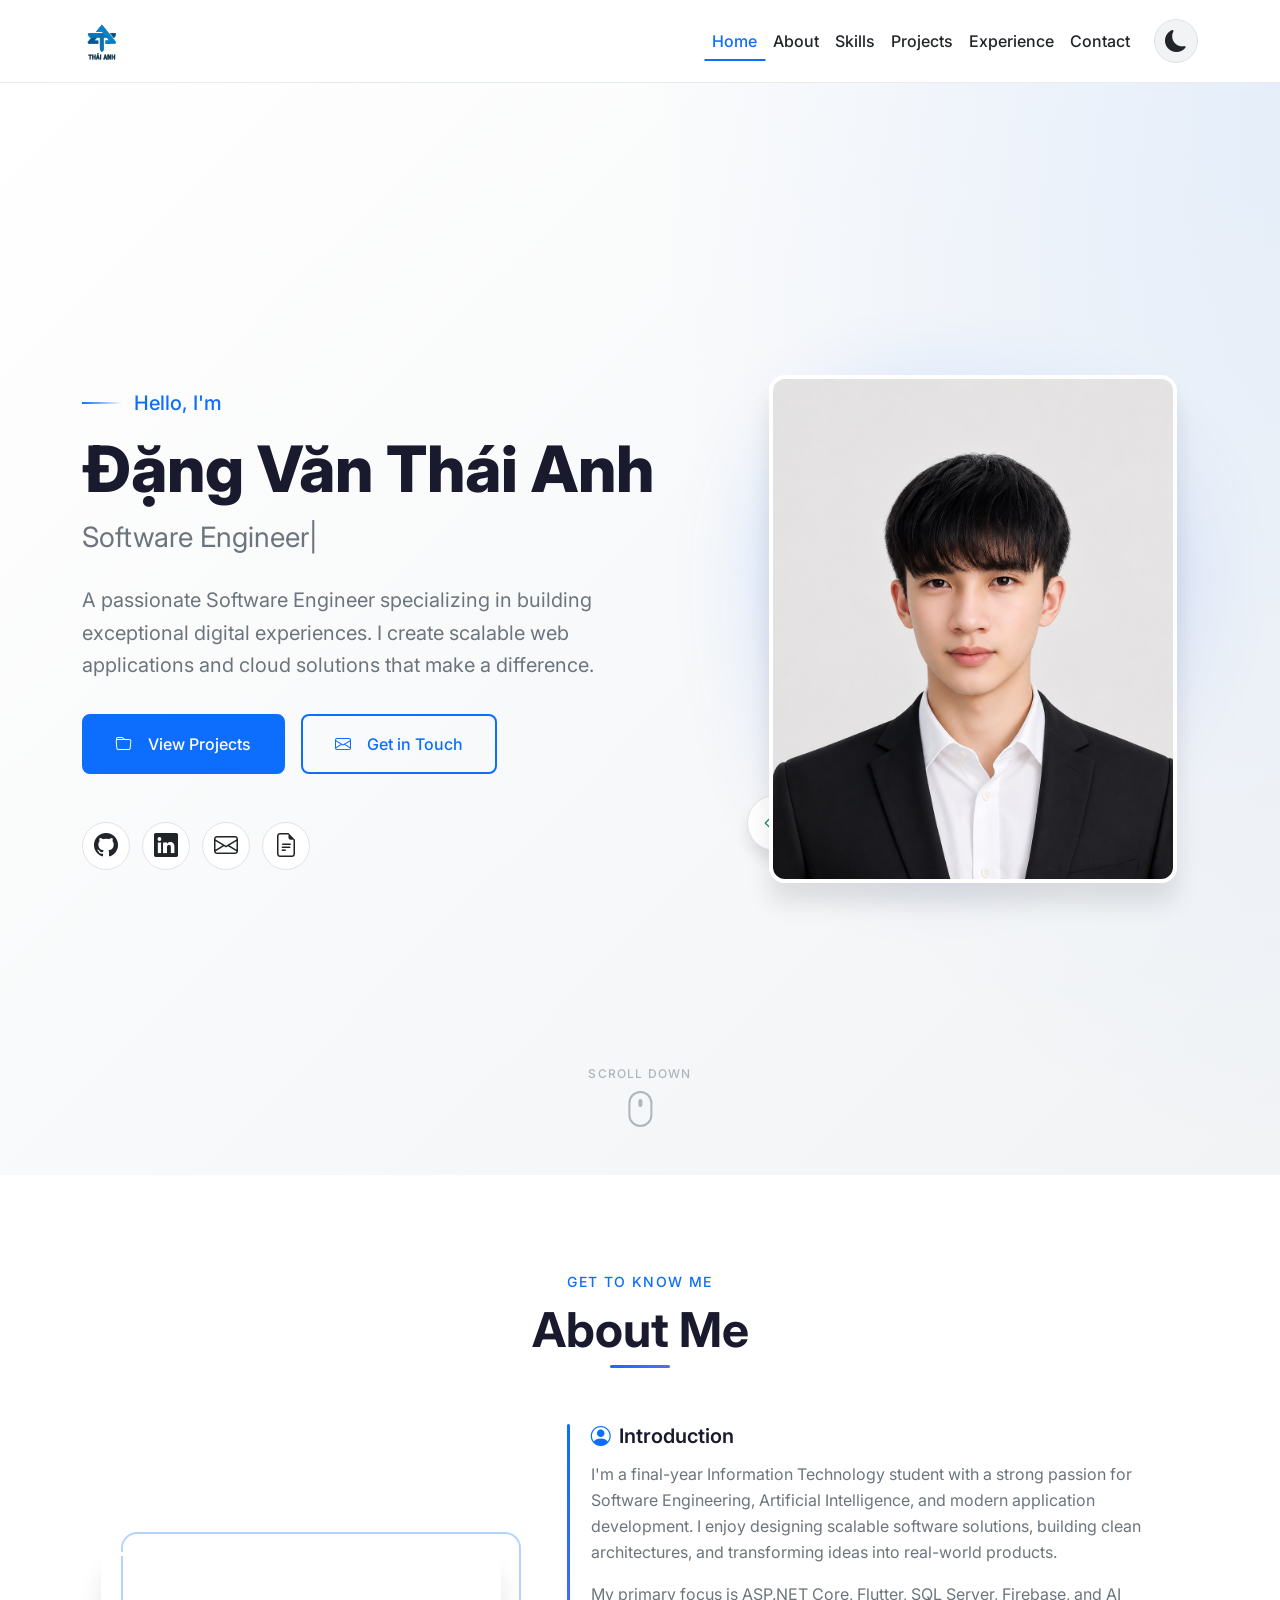
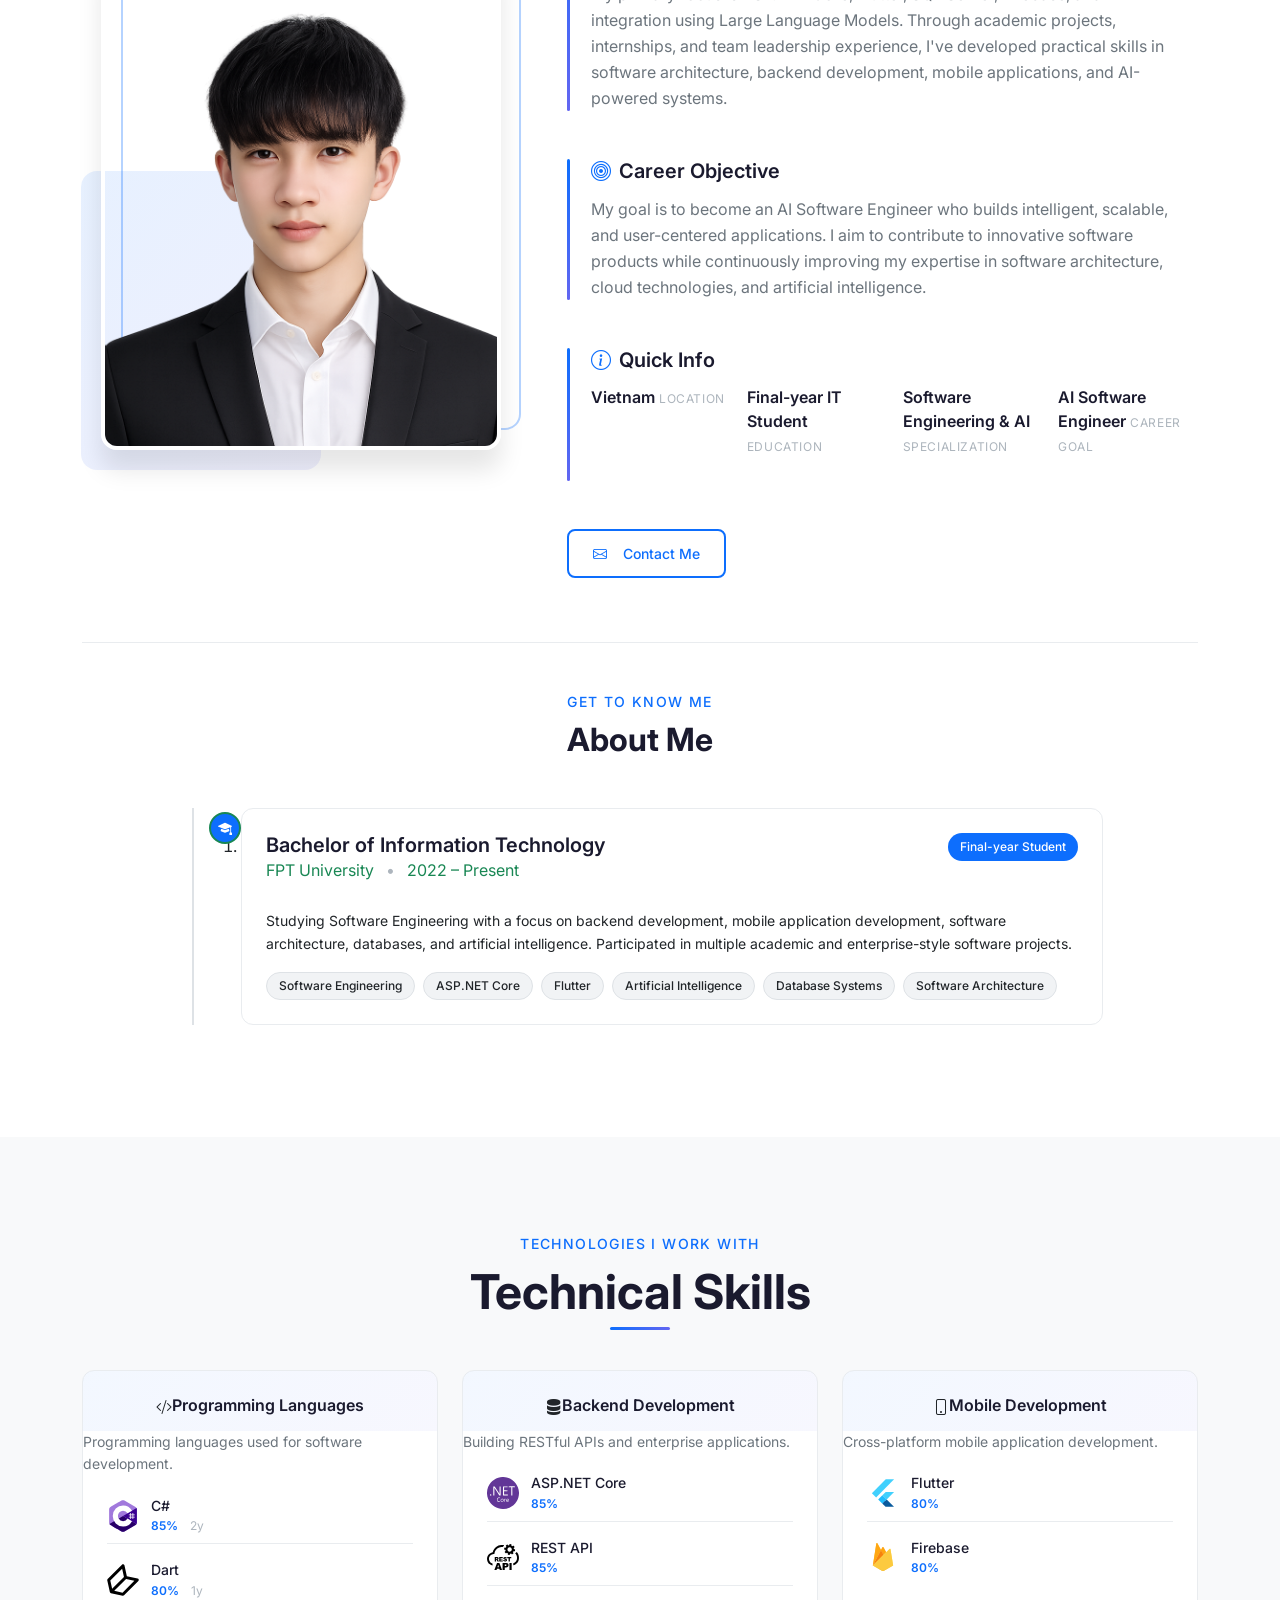
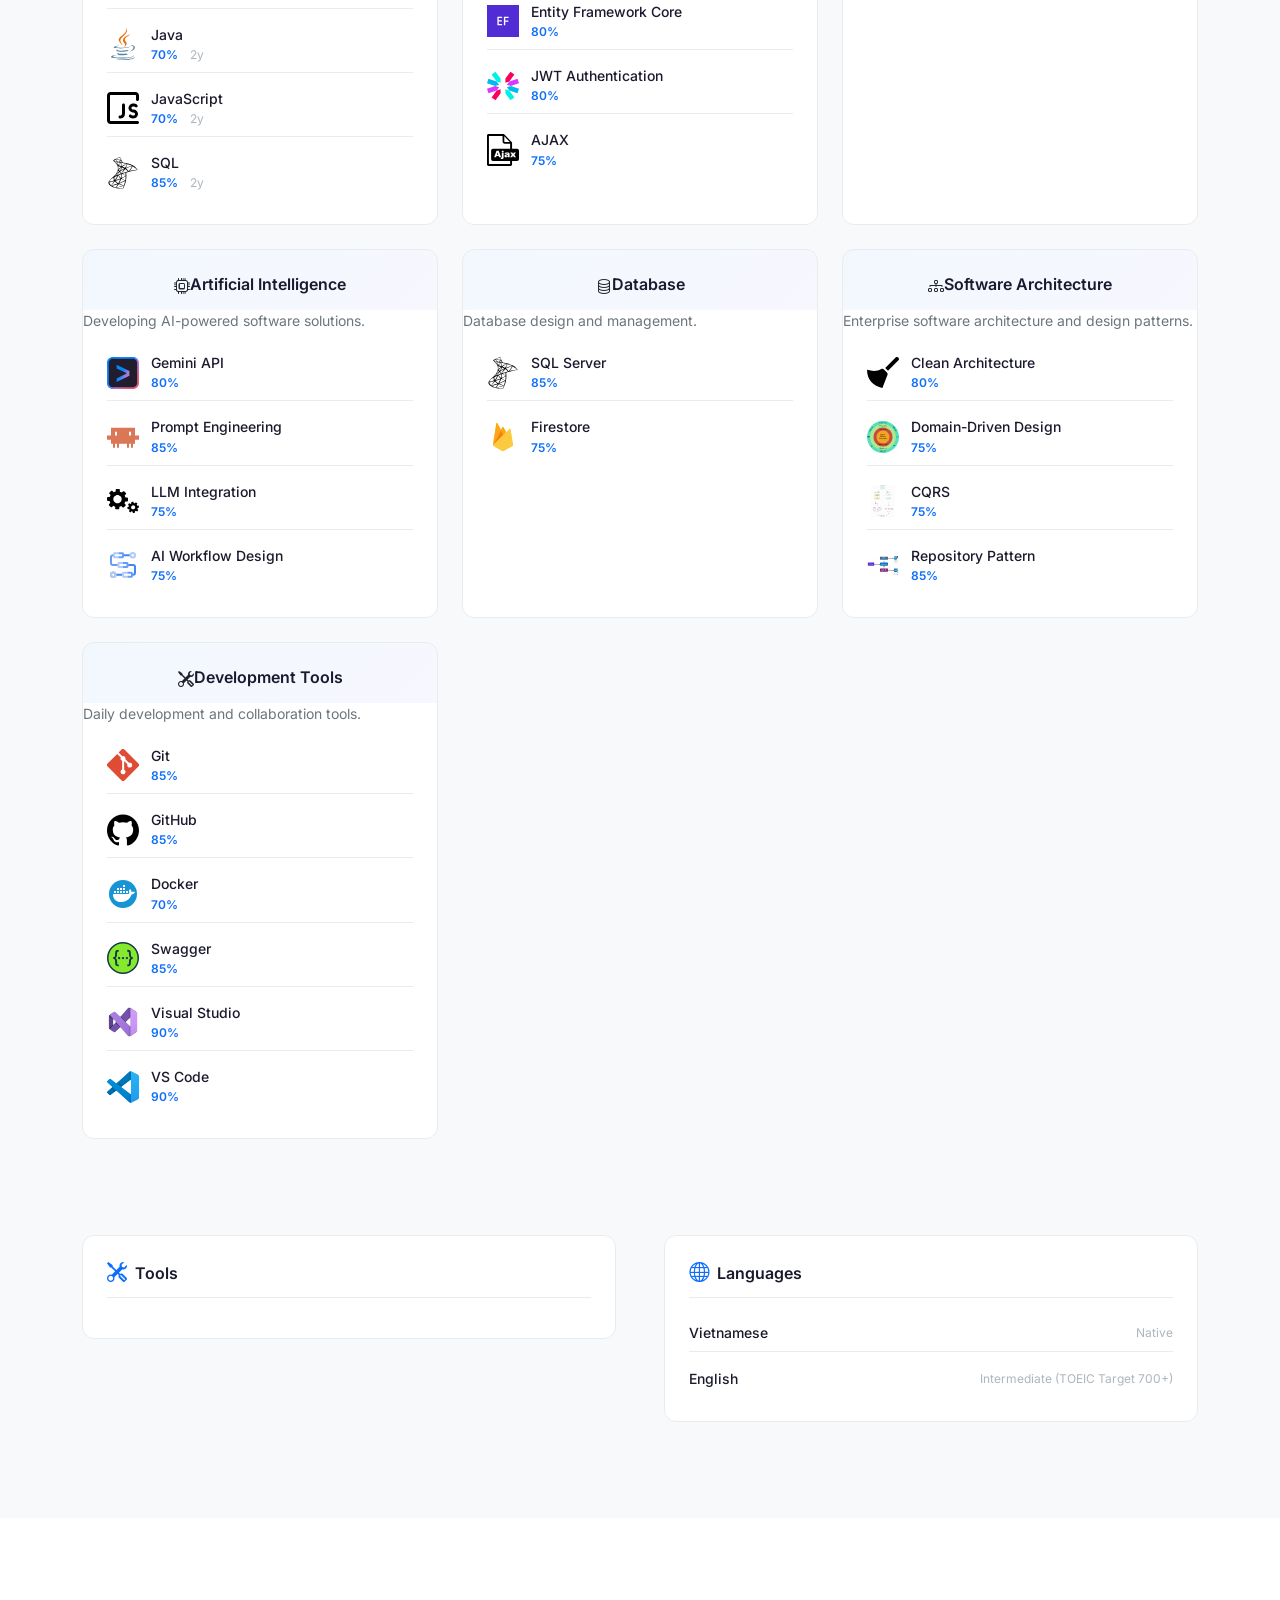
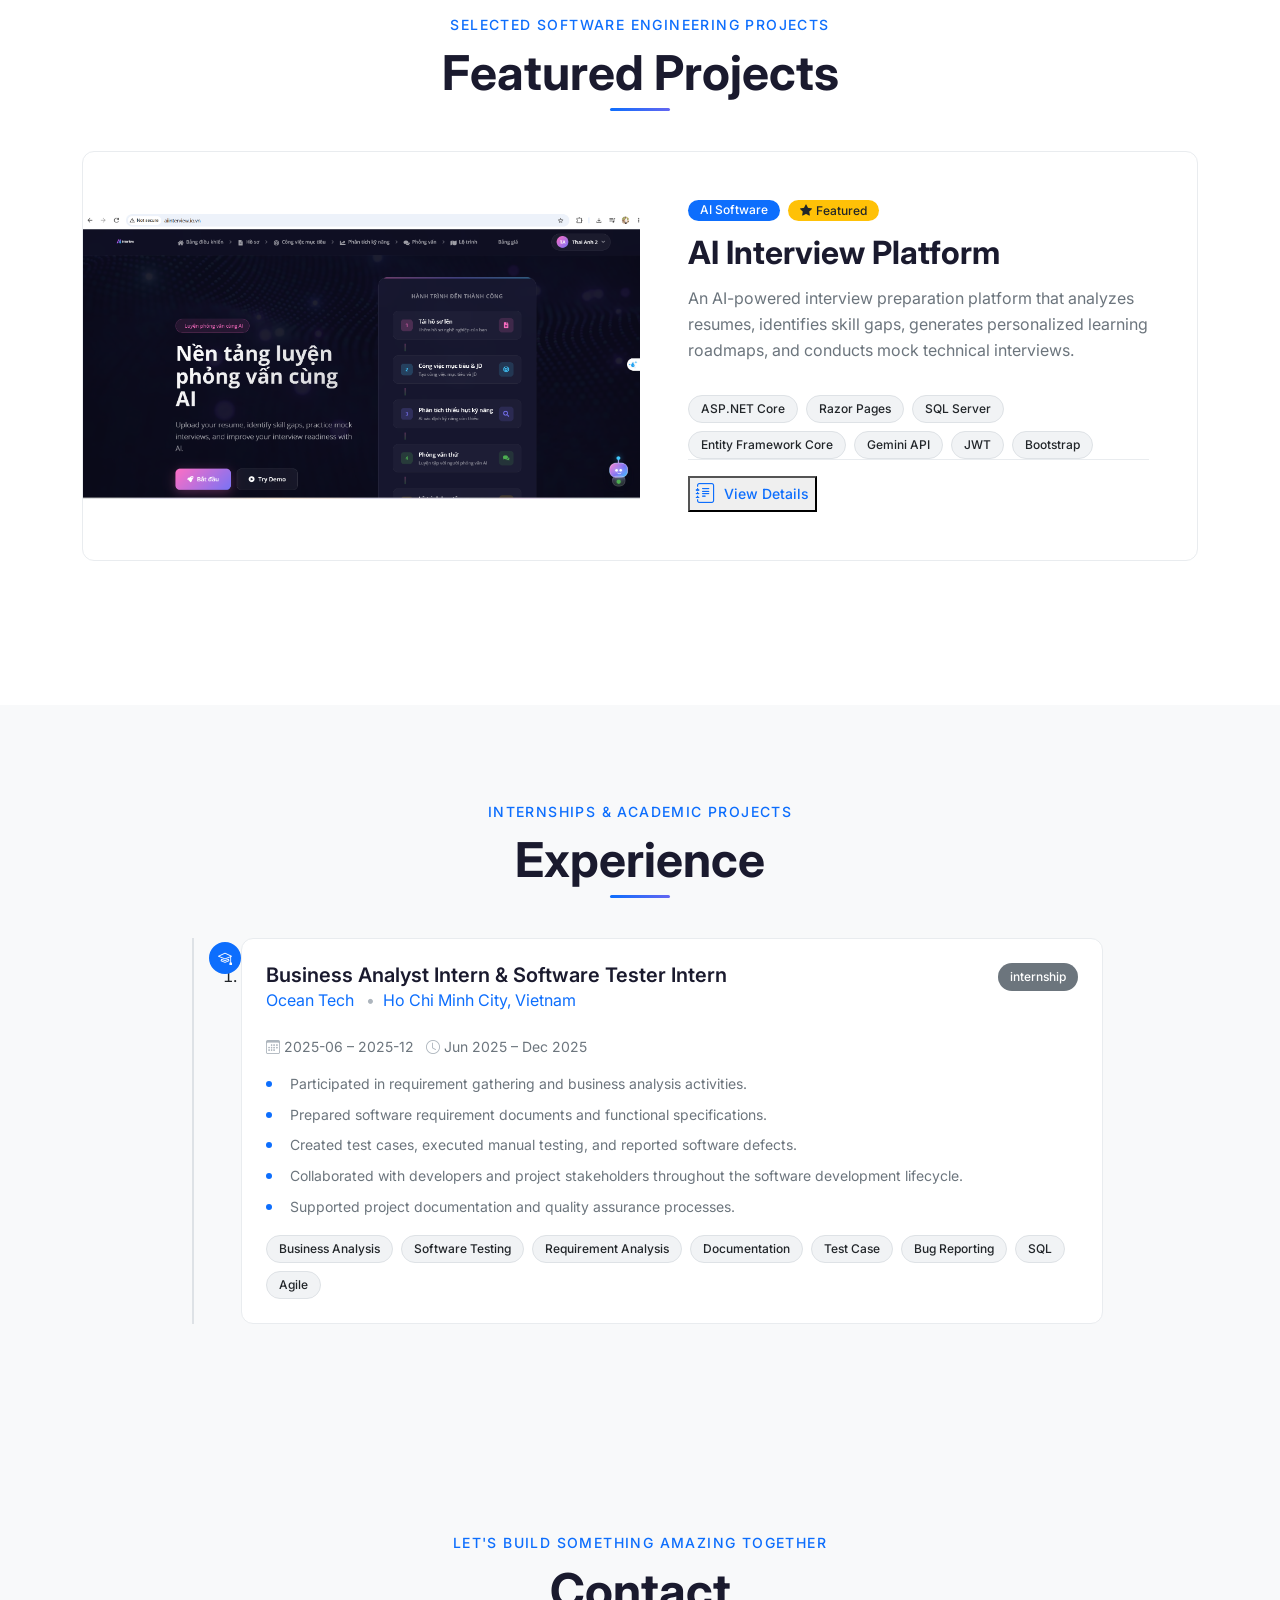
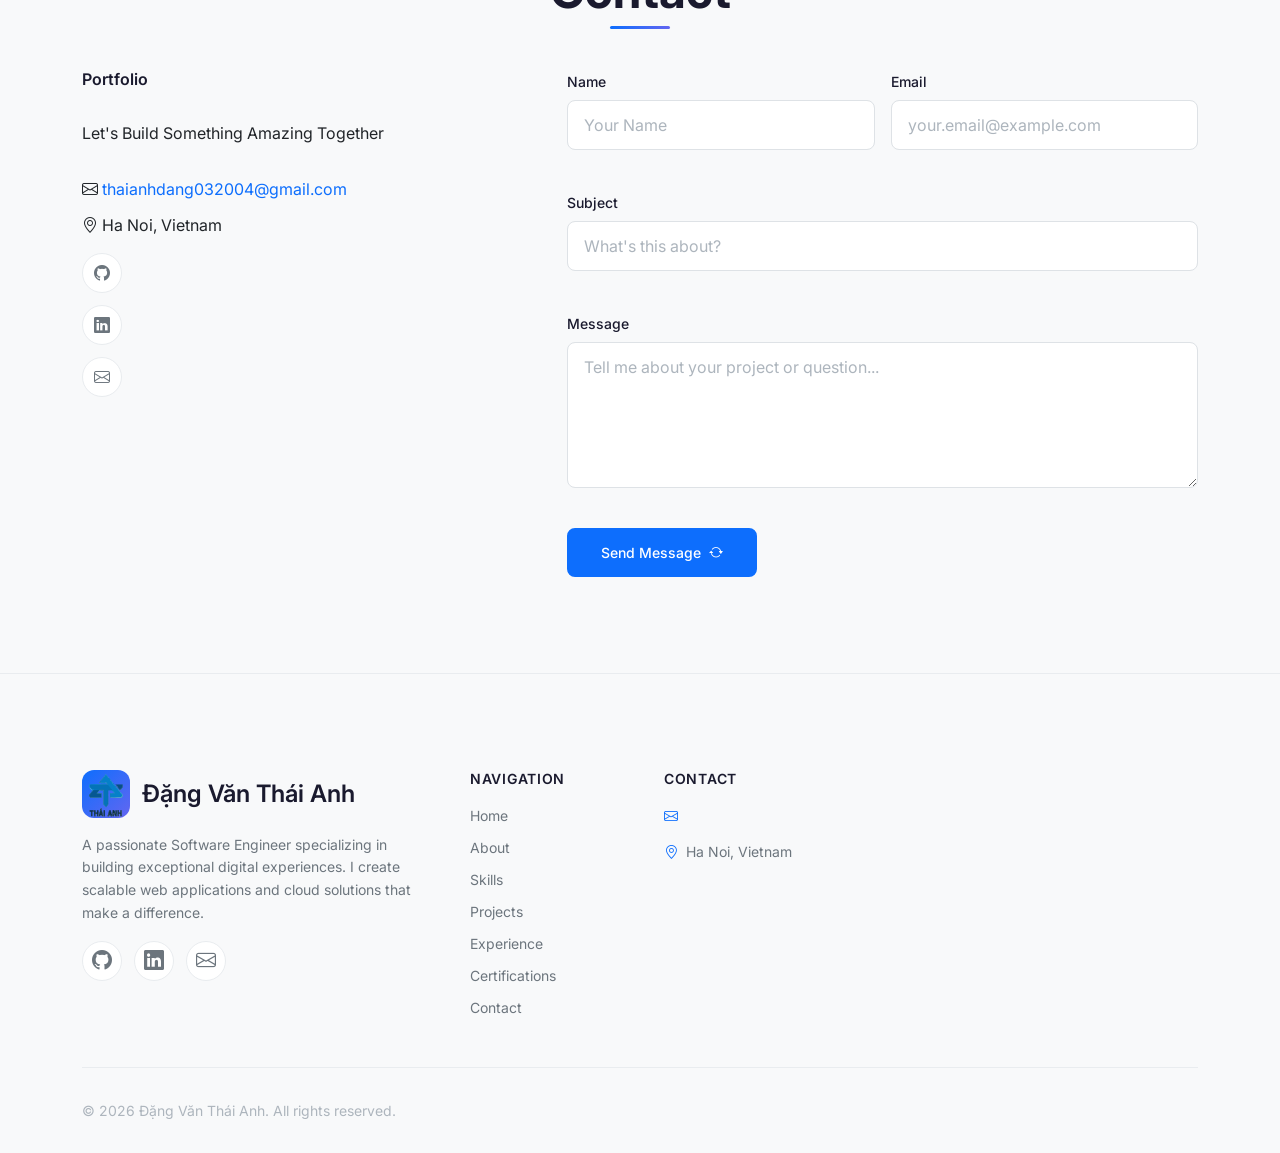
==== index.html @ 5b2f08aa "add" ====
<!DOCTYPE html>
<html lang="en" data-bs-theme="light">
<head>
  <!-- =========================================================
       META TAGS
       ========================================================= -->
  <meta charset="UTF-8" />
  <meta name="viewport" content="width=device-width, initial-scale=1.0" />
  <meta http-equiv="X-UA-Compatible" content="IE=edge" />

    <!-- SEO Meta Tags (Populated from JSON)
         Path syntax: <root>.<key>[.<subkey>] resolved against this.data.
         Example: data-json="profile.seo.author" reads data.profile.seo.author. -->
    <meta name="robots" content="index, follow" />
    <meta name="author" content="" data-json="profile.seo.author" />
    <meta name="keywords" content="" data-json="profile.seo.keywords" />
    <meta name="description" content="" data-json="profile.seo.description" />
    <meta name="theme-color" content="" data-json="profile.seo.theme_color" />

    <!-- Open Graph / Social Meta Tags -->
    <meta property="og:type" content="website" />
    <meta property="og:url" content="" data-json="profile.seo.canonical_url" />
    <meta property="og:title" content="" data-json="profile.seo.title" />
    <meta property="og:description" content="" data-json="profile.seo.description" />
    <meta property="og:image" content="" data-json="profile.seo.og_image" />
    <meta property="og:image:width" content="1200" />
    <meta property="og:image:height" content="630" />
    <meta property="og:locale" content="" data-json="profile.seo.locale" />
    <meta property="og:site_name" content="" data-json="profile.branding.site_name" />

    <!-- Twitter Card Meta Tags -->
    <meta name="twitter:card" content="summary_large_image" />
    <meta name="twitter:url" content="" data-json="profile.seo.canonical_url" />
    <meta name="twitter:title" content="" data-json="profile.seo.title" />
    <meta name="twitter:description" content="" data-json="profile.seo.description" />
    <meta name="twitter:image" content="" data-json="profile.seo.og_image" />

  <!-- Twitter Card Meta Tags -->
  <meta name="twitter:card" content="summary_large_image" />
  <meta name="twitter:url" content="" data-json="profile.seo.canonical_url" />
  <meta name="twitter:title" content="" data-json="profile.seo.title" />
  <meta name="twitter:description" content="" data-json="profile.seo.description" />
  <meta name="twitter:image" content="" data-json="profile.seo.og_image" />

  <!-- Canonical URL -->
  <link rel="canonical" href="" data-json="profile.seo.canonical_url" />

  <!-- =========================================================
       FAVICON
       ========================================================= -->
  <link rel="icon" type="image/svg+xml" href="assets/icons/favicon.svg" />
  <link rel="icon" type="image/png" sizes="32x32" href="assets/icons/favicon-32x32.png" />
  <link rel="icon" type="image/png" sizes="16x16" href="assets/icons/favicon-16x16.png" />
  <link rel="apple-touch-icon" sizes="180x180" href="assets/icons/apple-touch-icon.png" />
  <link rel="manifest" href="site.webmanifest" />

  <!-- =========================================================
       STYLESHEETS
       ========================================================= -->
  <!-- Bootstrap 5 CSS -->
  <link href="https://cdn.jsdelivr.net/npm/bootstrap@5.3.3/dist/css/bootstrap.min.css" rel="stylesheet" integrity="sha384-QWTKZyjpPEjISv5WaRU9OFeRpok6YctnYmDr5pNlyT2bRjXh0JMhjY6hW+ALEwIH" crossorigin="anonymous" />

  <!-- ICON LIBRARY (single source of truth for all icons in this project)
       Use ONLY Bootstrap Icons. Do not mix Font Awesome, Heroicons, or
       custom icon libraries anywhere in the markup or JavaScript. -->
  <link rel="stylesheet" href="https://cdn.jsdelivr.net/npm/bootstrap-icons@1.11.3/font/bootstrap-icons.min.css" />

  <!-- Google Fonts: Inter -->
  <link rel="preconnect" href="https://fonts.googleapis.com" />
  <link rel="preconnect" href="https://fonts.gstatic.com" crossorigin />
  <link href="https://fonts.googleapis.com/css2?family=Inter:wght@300;400;500;600;700;800&display=swap" rel="stylesheet" />

  <!-- Project Stylesheets -->
  <link rel="stylesheet" href="assets/css/global.css" />
  <link rel="stylesheet" href="assets/css/responsive.css" />
  <link rel="stylesheet" href="assets/css/components.css" />

  <!-- =========================================================
       TITLE (Populated from JSON)
       ========================================================= -->
  <title></title>
</head>

<body>
  <!-- Skip to main content (Accessibility) -->
  <a href="#main-content" class="skip-link">Skip to main content</a>

  <!-- =========================================================
       NAVIGATION
       ========================================================= -->
  <header id="site-header" class="site-header">
    <nav class="navbar navbar-expand-lg" aria-label="Primary navigation">
      <div class="container">
        <!-- Logo -->
        <a class="navbar-brand" href="#home" aria-label="Home">
          <img class="brand-logo" src="assets/icons/logo.svg" alt="TA — Software Engineer Portfolio" width="40" height="40" />
        </a>

        <!-- Mobile Toggle -->
        <button class="navbar-toggler" type="button" data-bs-toggle="collapse" data-bs-target="#primary-menu" aria-controls="primary-menu" aria-expanded="false" aria-label="Toggle navigation">
          <span class="navbar-toggler-icon"></span>
        </button>

        <!-- Navigation Menu -->
        <div class="collapse navbar-collapse" id="primary-menu">
          <ul class="navbar-nav ms-auto">
            <li class="nav-item">
              <a class="nav-link" href="#home" data-section="home">Home</a>
            </li>
            <li class="nav-item">
              <a class="nav-link" href="#about" data-section="about">About</a>
            </li>
            <li class="nav-item">
              <a class="nav-link" href="#skills" data-section="skills">Skills</a>
            </li>
            <li class="nav-item">
              <a class="nav-link" href="#projects" data-section="projects">Projects</a>
            </li>
            <li class="nav-item">
              <a class="nav-link" href="#experience" data-section="experience">Experience</a>
            </li>
            <li class="nav-item">
              <a class="nav-link" href="#certificates" data-section="certificates">Certificates</a>
            </li>
            <li class="nav-item">
              <a class="nav-link" href="#contact" data-section="contact">Contact</a>
            </li>
          </ul>

          <!-- Theme Toggle -->
          <div class="theme-toggle-wrapper ms-lg-3">
            <button class="theme-toggle" id="theme-toggle" aria-label="Toggle theme" title="Toggle dark/light mode">
              <i class="bi bi-moon-fill" aria-hidden="true"></i>
            </button>
          </div>
        </div>
      </div>
    </nav>
  </header>

  <!-- =========================================================
       MAIN CONTENT
       ========================================================= -->
  <main id="main-content">

    <!-- =====================================================
         HOME SECTION
         ===================================================== -->
    <section id="home" class="hero-section">
      <div class="container">
        <div class="row align-items-center min-vh-100 py-5">

          <!-- Hero Content -->
          <div class="col-lg-7 order-2 order-lg-1">
            <div class="hero-content">
              <!-- Greeting -->
              <p class="hero-greeting" data-json="profile.hero.greeting">
                <span class="hero-greeting-line"></span>
              </p>

              <!-- Name -->
              <h1 class="hero-name" data-json="profile.meta.author"></h1>

              <!-- Title (rendered into #typewriter by renderer from profile.meta.author_title) -->
              <h2 class="hero-title">
                <span class="typewriter" id="typewriter"></span>
              </h2>

              <!-- Description -->
              <p class="hero-description" data-json="profile.hero.headline"></p>

              <!-- CTA Buttons -->
              <div class="hero-cta">
                <a href="#" class="btn btn-primary btn-lg" data-json="profile.hero.cta_primary.href">
                  <i class="bi bi-folder me-2"></i>
                </a>
                <a href="#" class="btn btn-outline-primary btn-lg" data-json="profile.hero.cta_secondary.href">
                  <i class="bi bi-envelope me-2"></i>
                </a>
              </div>

              <!-- Social Links (renderer injects SVG <img> or icon, sets href and aria-label) -->
              <div class="hero-social">
                <a href="#" target="_blank" rel="noopener noreferrer" class="hero-social-link"></a>
                <a href="#" target="_blank" rel="noopener noreferrer" class="hero-social-link"></a>
                <a href="#" class="hero-social-link"></a>
                <a href="#" target="_blank" class="hero-social-link"></a>
              </div>
            </div>
          </div>

          <!-- Hero Image -->
          <div class="col-lg-5 order-1 order-lg-2 mb-5 mb-lg-0">
            <div class="hero-image-wrapper">
              <div class="hero-image-backdrop"></div>
              <div class="hero-image-container">
                <img
                  src="assets/images/avatar/avatar-large.webp"
                  alt=""
                  class="hero-image"
                  width="400"
                  height="500"
                  loading="eager"
                />
              </div>
              <!-- Floating Badge -->
              <div class="hero-badge">
                <i class="bi bi-code-slash"></i>
                <span data-json="profile.hero.availability"></span>
              </div>
            </div>
          </div>

        </div>
      </div>

      <!-- Scroll Indicator -->
      <a href="#about" class="scroll-indicator" aria-label="Scroll to About section">
        <span class="scroll-indicator-text">Scroll Down</span>
        <div class="scroll-indicator-mouse">
          <div class="scroll-indicator-wheel"></div>
        </div>
      </a>

    </section>

    <!-- =====================================================
         ABOUT SECTION
         ===================================================== -->
    <section id="about" class="about-section">
      <div class="container">

        <!-- Section Header -->
        <header class="section-header text-center mb-5">
          <p class="section-subtitle" data-json="about.about.section_subtitle"></p>
          <h2 class="section-title" data-json="about.about.section_title"></h2>
        </header>

        <div class="row align-items-center g-5">

          <!-- Profile Photo -->
          <div class="col-lg-5">
            <div class="about-image-wrapper">
              <div class="about-image-container">
                <img
                  src="assets/images/avatar/avatar.webp"
                  alt=""
                  class="about-image"
                  width="400"
                  height="500"
                  loading="lazy"
                />
              </div>
              <div class="about-image-decoration about-image-decoration-1"></div>
              <div class="about-image-decoration about-image-decoration-2"></div>
            </div>
          </div>

          <!-- About Content -->
          <div class="col-lg-7">
            <div class="about-content">

              <!-- Introduction -->
              <div class="about-block mb-5">
                <h3 class="about-block-title">
                  <i class="bi bi-person-circle me-2"></i>Introduction
                </h3>
                <p class="about-text" data-json="about.about.introduction.0"></p>
                <p class="about-text mb-0" data-json="about.about.introduction.1"></p>
              </div>

              <!-- Career Objective -->
              <div class="about-block mb-5">
                <h3 class="about-block-title">
                  <i class="bi bi-bullseye me-2"></i>Career Objective
                </h3>
                <p class="about-text mb-0" data-json="about.about.career_objective"></p>
              </div>

              <!-- Quick Info -->
              <div class="about-block mb-5">
                <h3 class="about-block-title">
                  <i class="bi bi-info-circle me-2"></i>Quick Info
                </h3>
                <div class="row g-3">
                  <div class="col-6 col-md-3">
                    <div class="about-quick-info">
                      <span class="about-quick-info-value"></span>
                      <span class="about-quick-info-label">Age</span>
                    </div>
                  </div>
                  <div class="col-6 col-md-3">
                    <div class="about-quick-info">
                      <span class="about-quick-info-value"></span>
                      <span class="about-quick-info-label">Location</span>
                    </div>
                  </div>
                  <div class="col-6 col-md-3">
                    <div class="about-quick-info">
                      <span class="about-quick-info-value"></span>
                      <span class="about-quick-info-label">Experience</span>
                    </div>
                  </div>
                  <div class="col-6 col-md-3">
                    <div class="about-quick-info">
                      <span class="about-quick-info-value"></span>
                      <span class="about-quick-info-label">Degree</span>
                    </div>
                  </div>
                </div>
              </div>

              <!-- CTA -->
              <div class="about-cta">
                <a href="#" class="btn btn-outline-primary">
                  <i class="bi bi-envelope me-2"></i>Contact Me
                </a>
              </div>

            </div>
          </div>

        </div>

        <!-- Education Timeline (data sourced from experience.json > education) -->
        <div class="about-education mt-5 pt-5">
          <header class="section-header text-center mb-5">
            <p class="section-subtitle" data-json="about.education.section_subtitle"></p>
            <h3 class="section-title-sm" data-json="about.education.section_title"></h3>
          </header>

          <div class="row justify-content-center">
            <div class="col-lg-10">
              <ol class="timeline timeline-education" aria-label="Education history">
                <!-- Populated from experience.json → education -->
              </ol>
            </div>
          </div>
        </div>

      </div>
    </section>

    <!-- =====================================================
         SKILLS SECTION
         ===================================================== -->
    <section id="skills" class="skills-section">
      <div class="container">

        <!-- Section Header -->
        <header class="section-header text-center mb-5">
          <p class="section-subtitle" data-json="about.skills.section_subtitle"></p>
          <h2 class="section-title" data-json="about.skills.section_title"></h2>
        </header>

        <!-- Skills Grid -->
        <div class="skills-grid row g-4">
          <!-- Populated from JSON -->
        </div>

        <!-- Additional Skills Row -->
        <div class="row g-5 mt-5">

          <!-- Tools -->
          <div class="col-md-6">
            <div class="additional-skills-card">
              <h3 class="additional-skills-title">
                <i class="bi bi-tools me-2"></i>Tools
              </h3>
              <div class="tools-grid">
                <!-- Populated from JSON -->
              </div>
            </div>
          </div>

          <!-- Languages -->
          <div class="col-md-6">
            <div class="additional-skills-card">
              <h3 class="additional-skills-title">
                <i class="bi bi-globe me-2"></i>Languages
              </h3>
              <div class="languages-grid">
                <!-- Populated from JSON -->
              </div>
            </div>
          </div>

        </div>

      </div>
    </section>

    <!-- =====================================================
         PROJECTS SECTION
         ===================================================== -->
    <section id="projects" class="projects-section">
      <div class="container">

        <!-- Section Header -->
        <header class="section-header text-center mb-5">
          <p class="section-subtitle" data-json="about.projects.section_subtitle"></p>
          <h2 class="section-title" data-json="about.projects.section_title"></h2>
        </header>

        <!-- Projects Grid - Featured Row (Large Cards) -->
        <div class="projects-featured mb-5">
          <div class="row g-4">
            <!-- Populated from JSON (Featured Project) -->
          </div>
        </div>

        <!-- Projects Grid - Standard Cards -->
        <div class="projects-grid">
          <div class="row g-4">
            <!-- Populated from JSON -->
          </div>
        </div>

      </div>
    </section>

    <!-- =====================================================
         EXPERIENCE SECTION
         ===================================================== -->
    <section id="experience" class="experience-section">
      <div class="container">

        <!-- Section Header -->
        <header class="section-header text-center mb-5">
          <p class="section-subtitle" data-json="about.experience.section_subtitle"></p>
          <h2 class="section-title" data-json="about.experience.section_title"></h2>
        </header>

        <div class="row justify-content-center">
          <div class="col-lg-10">
            <ol class="timeline" aria-label="Work experience timeline">
              <!-- Populated from JSON -->
            </ol>
          </div>
        </div>

      </div>
    </section>

    <!-- =====================================================
         CERTIFICATES SECTION
         ===================================================== -->
    <section id="certificates" class="certificates-section">
      <div class="container">

        <!-- Section Header -->
        <header class="section-header text-center mb-5">
          <p class="section-subtitle" data-json="about.certificates.section_subtitle"></p>
          <h2 class="section-title" data-json="about.certificates.section_title"></h2>
        </header>

        <!-- Certificates Grid -->
        <div class="row g-4 justify-content-center">
          <!-- Populated from JSON -->
        </div>

      </div>
    </section>

    <!-- =====================================================
         CONTACT SECTION
         ===================================================== -->
    <section id="contact" class="contact-section">
      <div class="container">

        <!-- Section Header -->
        <header class="section-header text-center mb-5">
          <p class="section-subtitle" data-json="about.contact.section_subtitle"></p>
          <h2 class="section-title" data-json="about.contact.section_title"></h2>
        </header>

        <div class="row g-5">

          <!-- Contact Info -->
          <div class="col-lg-5">
            <div class="contact-info">
              <h3 class="contact-info-title" data-json="profile.branding.site_name"></h3>
              <p class="contact-info-text" data-json="about.contact.section_subtitle"></p>

              <div class="contact-info-list">
                <div class="contact-info-item">
                  <i class="bi bi-envelope"></i>
                  <a href="mailto:"><span></span></a>
                </div>
                <div class="contact-info-item">
                  <i class="bi bi-geo-alt"></i>
                  <span></span>
                </div>
              </div>

              <!-- Social links: renderer injects <img>/<i> icon into each slot -->
              <div class="contact-social">
                <a href="#" target="_blank" rel="noopener noreferrer"><span class="social-icon"></span></a>
                <a href="#" target="_blank" rel="noopener noreferrer"><span class="social-icon"></span></a>
                <a href="#"><span class="social-icon"></span></a>
              </div>
            </div>
          </div>

          <!-- Contact Form -->
          <div class="col-lg-7">
            <div class="contact-form">
              <form data-validate>
                <div class="row g-3">
                  <div class="col-md-6">
                    <div class="form-group">
                      <label for="name" class="form-label">Name</label>
                      <input type="text" class="form-control" id="name" name="name" required />
                      <div class="form-error"></div>
                    </div>
                  </div>
                  <div class="col-md-6">
                    <div class="form-group">
                      <label for="email" class="form-label">Email</label>
                      <input type="email" class="form-control" id="email" name="email" required />
                      <div class="form-error"></div>
                    </div>
                  </div>
                  <div class="col-12">
                    <div class="form-group">
                      <label for="subject" class="form-label">Subject</label>
                      <input type="text" class="form-control" id="subject" name="subject" required />
                      <div class="form-error"></div>
                    </div>
                  </div>
                  <div class="col-12">
                    <div class="form-group">
                      <label for="message" class="form-label">Message</label>
                      <textarea class="form-control" id="message" name="message" rows="5" required></textarea>
                      <div class="form-error"></div>
                    </div>
                  </div>
                  <div class="col-12">
                    <button type="submit" class="btn btn-primary btn-submit">
                      <span class="btn-text">Send Message</span>
                      <span class="btn-loader">
                        <i class="bi bi-arrow-repeat"></i>
                      </span>
                    </button>
                  </div>
                </div>
              </form>
            </div>
          </div>

        </div>

      </div>
    </section>

  </main>

  <!-- =========================================================
       BACK TO TOP BUTTON
       ========================================================= -->
  <button
    class="back-to-top"
    id="back-to-top"
    aria-label="Scroll back to top of page"
    title="Back to top"
  >
    <span class="back-to-top-icon">
      <i class="bi bi-arrow-up"></i>
    </span>
  </button>

  <!-- =========================================================
       FOOTER
       ========================================================= -->
  <footer id="site-footer" class="site-footer" role="contentinfo">
    <div class="container">

      <!-- Footer Main -->
      <div class="footer-main">
        <div class="row g-5">

          <!-- Brand Column -->
          <div class="col-lg-4 col-md-6 order-lg-1 order-1">
            <div class="footer-brand">
              <a href="#home" class="footer-logo">
                <img class="brand-logo" src="assets/icons/logo.svg" alt="TA — Software Engineer Portfolio" width="48" height="48" />
                <span class="brand-name"></span>
              </a>
            </div>
            <p class="footer-description" data-json="profile.hero.headline"></p>
            <div class="footer-social" role="list" aria-label="Social media links">
              <!-- Renderer injects <img>/<i> into each slot -->
              <a href="#" class="footer-social-link" target="_blank" rel="noopener noreferrer" role="listitem"><span class="social-icon"></span></a>
              <a href="#" class="footer-social-link" target="_blank" rel="noopener noreferrer" role="listitem"><span class="social-icon"></span></a>
              <a href="#" class="footer-social-link" role="listitem"><span class="social-icon"></span></a>
            </div>
          </div>

          <!-- Navigation Column -->
          <div class="col-lg-2 col-md-6 order-lg-2 order-3">
            <nav aria-labelledby="footer-nav-heading">
              <h3 class="footer-heading" id="footer-nav-heading">Navigation</h3>
              <ul class="footer-links" role="list">
                <li role="listitem"><a href="#home">Home</a></li>
                <li role="listitem"><a href="#about">About</a></li>
                <li role="listitem"><a href="#skills">Skills</a></li>
                <li role="listitem"><a href="#projects">Projects</a></li>
                <li role="listitem"><a href="#experience">Experience</a></li>
                <li role="listitem"><a href="#certificates">Certifications</a></li>
                <li role="listitem"><a href="#contact">Contact</a></li>
              </ul>
            </nav>
          </div>

          <!-- Contact Column -->
          <div class="col-lg-3 col-md-6 order-lg-3 order-4">
            <nav aria-labelledby="footer-contact-heading">
              <h3 class="footer-heading" id="footer-contact-heading" data-json="about.contact.section_title"></h3>
              <ul class="footer-contact-list" role="list">
                <li role="listitem">
                  <a href="#" class="footer-contact-link">
                    <i class="bi bi-envelope" aria-hidden="true"></i>
                    <span></span>
                  </a>
                </li>
                <li role="listitem">
                  <span class="footer-contact-item">
                    <i class="bi bi-geo-alt" aria-hidden="true"></i>
                    <span></span>
                  </span>
                </li>
              </ul>
            </nav>
          </div>

        </div>
      </div>

      <!-- Footer Bottom -->
      <div class="footer-bottom">
        <div class="footer-bottom-content">
          <p class="footer-copyright">
            &copy; <span id="current-year"></span> <span class="footer-author"></span>. All rights reserved.
          </p>
        </div>
      </div>

    </div>
  </footer>

  <!-- =========================================================
       SCRIPTS
       ========================================================= -->
  <!-- Bootstrap 5 JS Bundle -->
  <script src="https://cdn.jsdelivr.net/npm/bootstrap@5.3.3/dist/js/bootstrap.bundle.min.js" integrity="sha384-YvpcrYf0tY3lHB60NNkmXc5s9fDVZLESaAA55NDzOxhy9GkcIdslK1eN7N6jIeHz" crossorigin="anonymous"></script>

  <!-- Theme Toggle -->
  <script src="assets/js/theme.js"></script>

  <!-- Portfolio Renderer (Data-Driven Content) -->
  <script src="assets/js/portfolio-renderer.js"></script>

  <!-- Main Application -->
  <script src="assets/js/main.js"></script>

</body>
</html>
---- assets/css/global.css ----
/* =========================================================
   GLOBAL STYLES
   Software Engineer Portfolio

   Design Tokens:
   - Spacing:   4 / 8 / 12 / 16 / 24 / 32 / 48 / 64 / 96
   - Type:      12 / 14 / 16 / 18 / 20 / 24 / 32 / 40 / 48
   - Breakpoints: 576 / 768 / 992 / 1200 / 1400

   ========================================================= */

/* =========================================================
   ICON LIBRARY — SINGLE SOURCE OF TRUTH
   ---------------------------------------------------------
   This project uses ONLY Bootstrap Icons (v1.11.3).
   Do NOT mix Font Awesome, Heroicons, or any other icon set.
   Use <i class="bi bi-..."></i> markup everywhere, or inline
   the equivalent SVG from assets/icons/*.svg (which are also
   sourced from Bootstrap Icons).
   ========================================================= */

/* =========================================================
   CSS CUSTOM PROPERTIES — THEME TOKENS
   ========================================================= */
:root {
  /* ---------- Colors: Light Mode ---------- */
  --color-primary: #0d6efd;
  --color-primary-hover: #0b5ed7;
  --color-secondary: #6c757d;
  --color-success: #198754;
  --color-danger: #dc3545;
  --color-warning: #ffc107;
  --color-info: #0dcaf0;

  /* ---------- Light Mode Surface Colors ---------- */
  --color-bg: #ffffff;
  --color-bg-alt: #f8f9fa;
  --color-bg-soft: #f1f3f5;
  --color-surface: #ffffff;
  --color-surface-elevated: #ffffff;

  /* ---------- Light Mode Text Colors ---------- */
  --color-text: #212529;
  --color-text-secondary: #6c757d;
  --color-text-muted: #adb5bd;
  --color-heading: #1a1a2e;

  /* ---------- Light Mode Border Colors ---------- */
  --color-border: #dee2e6;
  --color-border-light: #e9ecef;
  --color-border-dark: #ced4da;

  /* ---------- Light Mode Shadow ---------- */
  --shadow-sm: 0 1px 2px rgba(0, 0, 0, 0.05);
  --shadow-md: 0 4px 6px rgba(0, 0, 0, 0.07);
  --shadow-lg: 0 10px 15px rgba(0, 0, 0, 0.1);
  --shadow-xl: 0 20px 25px rgba(0, 0, 0, 0.1);

  /* ---------- Typography ---------- */
  --font-family: 'Inter', -apple-system, BlinkMacSystemFont, 'Segoe UI', Roboto, Oxygen, Ubuntu, sans-serif;
  --font-mono: 'Fira Code', 'JetBrains Mono', 'SF Mono', Consolas, monospace;

  /* ---------- Font Sizes ---------- */
  --font-size-xs: 0.75rem;    /* 12px */
  --font-size-sm: 0.875rem;   /* 14px */
  --font-size-base: 1rem;     /* 16px */
  --font-size-md: 1.125rem;   /* 18px */
  --font-size-lg: 1.25rem;    /* 20px */
  --font-size-xl: 1.5rem;     /* 24px */
  --font-size-2xl: 2rem;      /* 32px */
  --font-size-3xl: 2.5rem;    /* 40px */
  --font-size-4xl: 3rem;      /* 48px */

  /* ---------- Font Weights ---------- */
  --font-weight-light: 300;
  --font-weight-regular: 400;
  --font-weight-medium: 500;
  --font-weight-semibold: 600;
  --font-weight-bold: 700;
  --font-weight-extrabold: 800;

  /* ---------- Line Heights ---------- */
  --line-height-tight: 1.25;
  --line-height-snug: 1.375;
  --line-height-normal: 1.5;
  --line-height-relaxed: 1.625;
  --line-height-loose: 2;

  /* ---------- Spacing ---------- */
  --space-1: 0.25rem;   /* 4px */
  --space-2: 0.5rem;    /* 8px */
  --space-3: 0.75rem;   /* 12px */
  --space-4: 1rem;      /* 16px */
  --space-5: 1.5rem;    /* 24px */
  --space-6: 2rem;      /* 32px */
  --space-8: 3rem;      /* 48px */
  --space-10: 4rem;     /* 64px */
  --space-12: 6rem;     /* 96px */

  /* ---------- Border Radius ---------- */
  --radius-sm: 0.25rem;
  --radius-md: 0.5rem;
  --radius-lg: 0.75rem;
  --radius-xl: 1rem;
  --radius-full: 9999px;

  /* ---------- Transitions ---------- */
  --transition-fast: 150ms ease;
  --transition-base: 250ms ease;
  --transition-slow: 350ms ease;
  --transition-smooth: 400ms cubic-bezier(0.4, 0, 0.2, 1);

  /* ---------- Z-Index ---------- */
  --z-dropdown: 1000;
  --z-sticky: 1020;
  --z-fixed: 1030;
  --z-modal-backdrop: 1040;
  --z-modal: 1050;
  --z-popover: 1060;
  --z-tooltip: 1070;
  --z-toast: 1080;
}

/* ---------- Dark Mode ---------- */
[data-bs-theme="dark"] {
  /* ---------- Dark Mode Surface Colors ---------- */
  --color-bg: #0d1117;
  --color-bg-alt: #161b22;
  --color-bg-soft: #21262d;
  --color-surface: #161b22;
  --color-surface-elevated: #1c2128;

  /* ---------- Dark Mode Text Colors ---------- */
  --color-text: #c9d1d9;
  --color-text-secondary: #8b949e;
  --color-text-muted: #6e7681;
  --color-heading: #f0f6fc;

  /* ---------- Dark Mode Border Colors ---------- */
  --color-border: #30363d;
  --color-border-light: #21262d;
  --color-border-dark: #484f58;

  /* ---------- Dark Mode Shadows ---------- */
  --shadow-sm: 0 1px 2px rgba(0, 0, 0, 0.3);
  --shadow-md: 0 4px 6px rgba(0, 0, 0, 0.4);
  --shadow-lg: 0 10px 15px rgba(0, 0, 0, 0.5);
  --shadow-xl: 0 20px 25px rgba(0, 0, 0, 0.6);
}

/* =========================================================
   BASE STYLES
   ========================================================= */
*,
*::before,
*::after {
  box-sizing: border-box;
}

html {
  scroll-behavior: smooth;
  scroll-padding-top: 80px;
}

@media (prefers-reduced-motion: reduce) {
  html {
    scroll-behavior: auto;
  }

  *,
  *::before,
  *::after {
    animation-duration: 0.01ms !important;
    animation-iteration-count: 1 !important;
    transition-duration: 0.01ms !important;
  }
}

body {
  font-family: var(--font-family);
  font-size: var(--font-size-base);
  font-weight: var(--font-weight-regular);
  line-height: var(--line-height-normal);
  color: var(--color-text);
  background-color: var(--color-bg);
  -webkit-font-smoothing: antialiased;
  -moz-osx-font-smoothing: grayscale;
  transition: background-color var(--transition-base), color var(--transition-base);
}

/* ---------- Typography ---------- */
h1, h2, h3, h4, h5, h6,
.h1, .h2, .h3, .h4, .h5, .h6 {
  color: var(--color-heading);
  font-weight: var(--font-weight-bold);
  line-height: var(--line-height-tight);
  margin-bottom: var(--space-4);
}

h1, .h1 { font-size: var(--font-size-4xl); }
h2, .h2 { font-size: var(--font-size-3xl); }
h3, .h3 { font-size: var(--font-size-2xl); }
h4, .h4 { font-size: var(--font-size-xl); }
h5, .h5 { font-size: var(--font-size-lg); }
h6, .h6 { font-size: var(--font-size-md); }

p {
  margin-bottom: var(--space-4);
  color: var(--color-text);
}

a {
  color: var(--color-primary);
  text-decoration: none;
  transition: color var(--transition-fast);
}

a:hover {
  color: var(--color-primary-hover);
}

/* ---------- Code / Monospace ---------- */
code, kbd, pre, samp {
  font-family: var(--font-mono);
}

code {
  font-size: 0.875em;
  padding: 0.125em 0.375em;
  background-color: var(--color-bg-soft);
  border-radius: var(--radius-sm);
}

pre {
  background-color: var(--color-bg-alt);
  border-radius: var(--radius-md);
  padding: var(--space-4);
  overflow-x: auto;
}

pre code {
  padding: 0;
  background-color: transparent;
}

/* =========================================================
   ACCESSIBILITY
   ========================================================= */
/* Skip Link */
.skip-link {
  position: absolute;
  top: -100%;
  left: 50%;
  transform: translateX(-50%);
  background: var(--color-primary);
  color: #fff;
  padding: var(--space-3) var(--space-5);
  border-radius: var(--radius-md);
  z-index: var(--z-tooltip);
  transition: top var(--transition-fast);
}

.skip-link:focus {
  top: var(--space-4);
  color: #fff;
}

/* Focus Styles */
:focus-visible {
  outline: 2px solid var(--color-primary);
  outline-offset: 2px;
}

/* Screen Reader Only */
.sr-only {
  position: absolute;
  width: 1px;
  height: 1px;
  padding: 0;
  margin: -1px;
  overflow: hidden;
  clip: rect(0, 0, 0, 0);
  white-space: nowrap;
  border: 0;
}

/* =========================================================
   HEADER & NAVIGATION
   ========================================================= */
.site-header {
  background-color: var(--color-surface);
  border-bottom: 1px solid var(--color-border-light);
  transition: background-color var(--transition-base), border-color var(--transition-base);
  position: sticky;
  top: 0;
  z-index: var(--z-sticky);
}

.site-header .navbar {
  padding: var(--space-4) 0;
}

.site-header .navbar-brand {
  display: flex;
  align-items: center;
  gap: var(--space-3);
  padding-right: var(--space-4);
  font-weight: var(--font-weight-bold);
  color: var(--color-heading);
}

/* Brand logo (SVG host) */
.brand-logo {
  display: block;
  width: 40px;
  height: 40px;
  flex-shrink: 0;
  border-radius: var(--radius-md);
  /* The SVG carries its own gradient background — no extra fill here. */
  transition: transform var(--transition-fast);
}

.brand-logo:hover {
  transform: scale(1.04);
}

.brand-name {
  font-size: var(--font-size-lg);
  font-weight: var(--font-weight-semibold);
}

.site-header .nav-link {
  color: var(--color-text);
  font-weight: var(--font-weight-medium);
  padding: var(--space-2) var(--space-3);
  position: relative;
  transition: color var(--transition-fast);
}

.site-header .nav-link::after {
  content: '';
  position: absolute;
  bottom: 0;
  left: 50%;
  transform: translateX(-50%);
  width: 0;
  height: 2px;
  background-color: var(--color-primary);
  transition: width var(--transition-fast);
}

.site-header .nav-link:hover,
.site-header .nav-link:focus {
  color: var(--color-primary);
}

.site-header .nav-link:hover::after,
.site-header .nav-link:focus::after,
.site-header .nav-link.active::after {
  width: 100%;
}

.site-header .nav-link.active {
  color: var(--color-primary);
}

/* Theme Toggle — 44x44 circular button, 22px icon, 8px padding */
.theme-toggle-wrapper {
  display: flex;
  align-items: center;
}

.theme-toggle {
  display: inline-flex;
  align-items: center;
  justify-content: center;
  width: 44px;
  height: 44px;
  padding: 8px;
  background-color: var(--color-bg-soft);
  border: 1px solid var(--color-border);
  border-radius: var(--radius-full);
  color: var(--color-text);
  cursor: pointer;
  transition:
    background-color var(--transition-fast),
    border-color var(--transition-fast),
    color var(--transition-fast),
    transform var(--transition-fast),
    box-shadow var(--transition-fast);
}

.theme-toggle:hover {
  background-color: var(--color-primary);
  border-color: var(--color-primary);
  color: #fff;
  transform: rotate(15deg) scale(1.05);
  box-shadow: var(--shadow-md);
}

.theme-toggle:focus-visible {
  outline: 2px solid var(--color-primary);
  outline-offset: 3px;
}

.theme-toggle:active {
  transform: scale(0.95);
}

.theme-toggle i,
.theme-toggle svg {
  display: block;
  width: 22px;
  height: 22px;
  font-size: 22px;
  line-height: 1;
}

/* =========================================================
   SECTIONS
   ========================================================= */
section {
  padding: var(--space-12) 0;
}

.section-placeholder {
  min-height: 60vh;
  display: flex;
  align-items: center;
  justify-content: center;
}

/* =========================================================
   FOOTER
   ========================================================= */
.site-footer {
  background-color: var(--color-bg-alt);
  border-top: 1px solid var(--color-border-light);
  padding: var(--space-10) 0 var(--space-6);
  transition: background-color var(--transition-base), border-color var(--transition-base);
}

.footer-heading {
  font-size: var(--font-size-sm);
  font-weight: var(--font-weight-semibold);
  text-transform: uppercase;
  letter-spacing: 0.05em;
  color: var(--color-heading);
  margin-bottom: var(--space-4);
}

.footer-links {
  margin: 0;
  padding: 0;
}

.footer-links li {
  margin-bottom: var(--space-2);
}

.footer-links a {
  color: var(--color-text-secondary);
  font-size: var(--font-size-sm);
  transition: color var(--transition-fast);
}

.footer-links a:hover {
  color: var(--color-primary);
}

.footer-bottom {
  margin-top: var(--space-8);
  padding-top: var(--space-5);
}

.footer-brand {
  display: flex;
  align-items: center;
}

/* Social Links */
.social-links {
  display: flex;
  gap: var(--space-3);
}

.social-links a {
  display: inline-flex;
  align-items: center;
  justify-content: center;
  width: 40px;
  height: 40px;
  background-color: var(--color-bg-soft);
  border: 1px solid var(--color-border);
  border-radius: var(--radius-full);
  color: var(--color-text);
  transition: background-color var(--transition-fast), border-color var(--transition-fast), color var(--transition-fast);
}

.social-links a:hover {
  background-color: var(--color-primary);
  border-color: var(--color-primary);
  color: #fff;
  transform: translateY(-2px);
}

.social-links i {
  font-size: var(--font-size-lg);
}

/* =========================================================
   FLOATING ACTION BUTTONS (FAB)
   ---------------------------------------------------------
   Every floating action button in this project MUST:
   - inherit `.fab` for size, shadow, radius, and transition;
   - live inside `.fab-stack` when there is more than one
     so that equal 16px spacing is enforced automatically.
   ========================================================= */
.fab-stack {
  position: fixed;
  right: var(--space-6);
  bottom: var(--space-6);
  display: flex;
  flex-direction: column;
  align-items: center;
  gap: var(--space-4);          /* 16px between stacked FABs */
  z-index: var(--z-fixed);
}

.fab {
  display: inline-flex;
  align-items: center;
  justify-content: center;
  width: 48px;
  height: 48px;
  padding: 0;
  background-color: var(--color-primary);
  color: #fff;
  border: none;
  border-radius: var(--radius-full);
  box-shadow: var(--shadow-lg);
  cursor: pointer;
  text-decoration: none;
  transition:
    background-color var(--transition-fast),
    transform var(--transition-fast),
    box-shadow var(--transition-fast),
    opacity var(--transition-fast),
    visibility var(--transition-fast);
}

.fab:hover {
  background-color: var(--color-primary-hover);
  transform: translateY(-3px);
  box-shadow: var(--shadow-xl);
}

.fab:focus-visible {
  outline: 3px solid var(--color-primary);
  outline-offset: 3px;
}

.fab:active {
  transform: translateY(0);
}

.fab i,
.fab svg {
  width: 22px;
  height: 22px;
  font-size: 22px;
  line-height: 1;
}

/* FAB with optional show/hide (used by .back-to-top) */
.fab.is-hidden {
  opacity: 0;
  visibility: hidden;
  transform: translateY(20px);
}

.fab.is-visible {
  opacity: 1;
  visibility: visible;
  transform: translateY(0);
}

/* Mobile sizing — keep FABs consistent at 44px to match the
   44x44 theme-toggle family on small screens. */
@media (max-width: 575.98px) {
  .fab {
    width: 44px;
    height: 44px;
  }

  .fab i,
  .fab svg {
    width: 20px;
    height: 20px;
    font-size: 20px;
  }

  .fab-stack {
    right: var(--space-4);
    bottom: var(--space-4);
    gap: var(--space-4);        /* keep 16px on mobile */
  }
}

/* =========================================================
   UTILITIES
   ========================================================= */
/* Text Colors */
.text-heading { color: var(--color-heading) !important; }
.text-muted { color: var(--color-text-muted) !important; }
.text-secondary { color: var(--color-text-secondary) !important; }

/* Background Colors */
.bg-surface { background-color: var(--color-surface) !important; }
.bg-soft { background-color: var(--color-bg-soft) !important; }
.bg-alt { background-color: var(--color-bg-alt) !important; }

/* Border Colors */
.border-custom { border-color: var(--color-border) !important; }
.border-light-custom { border-color: var(--color-border-light) !important; }

/* Shadows */
.shadow-custom { box-shadow: var(--shadow-md) !important; }
.shadow-hover:hover {
  box-shadow: var(--shadow-lg) !important;
  transform: translateY(-2px);
  transition: box-shadow var(--transition-base), transform var(--transition-base);
}

/* =========================================================
   COMPONENT: BUTTONS
   ========================================================= */
.btn {
  font-weight: var(--font-weight-medium);
  padding: var(--space-3) var(--space-5);
  border-radius: var(--radius-md);
  transition: all var(--transition-fast);
}

.btn-primary {
  background-color: var(--color-primary);
  border-color: var(--color-primary);
}

.btn-primary:hover {
  background-color: var(--color-primary-hover);
  border-color: var(--color-primary-hover);
  transform: translateY(-1px);
}

.btn-outline-primary {
  color: var(--color-primary);
  border-color: var(--color-primary);
}

.btn-outline-primary:hover {
  background-color: var(--color-primary);
  border-color: var(--color-primary);
}

/* =========================================================
   COMPONENT: CARDS
   ========================================================= */
.card {
  background-color: var(--color-surface);
  border: 1px solid var(--color-border-light);
  border-radius: var(--radius-lg);
  transition: box-shadow var(--transition-base), transform var(--transition-base), border-color var(--transition-base);
}

.card:hover {
  box-shadow: var(--shadow-lg);
  transform: translateY(-4px);
  border-color: var(--color-primary);
}

.card-body {
  padding: var(--space-5);
}

/* =========================================================
   COMPONENT: BADGES
   ========================================================= */
.badge {
  font-weight: var(--font-weight-medium);
  padding: var(--space-2) var(--space-3);
  border-radius: var(--radius-full);
}

/* =========================================================
   COMPONENT: FORMS
   ========================================================= */
.form-control,
.form-select {
  background-color: var(--color-surface);
  border: 1px solid var(--color-border);
  color: var(--color-text);
  border-radius: var(--radius-md);
  padding: var(--space-3) var(--space-4);
  transition: border-color var(--transition-fast), box-shadow var(--transition-fast);
}

.form-control:focus,
.form-select:focus {
  background-color: var(--color-surface);
  border-color: var(--color-primary);
  box-shadow: 0 0 0 0.2rem rgba(13, 110, 253, 0.25);
  color: var(--color-text);
}

.form-control::placeholder {
  color: var(--color-text-muted);
}

.form-label {
  font-weight: var(--font-weight-medium);
  color: var(--color-heading);
  margin-bottom: var(--space-2);
}

/* =========================================================
   BOOTSTRAP OVERRIDES FOR THEME
   ========================================================= */
[data-bs-theme="dark"] .navbar-toggler {
  border-color: var(--color-border);
  color: var(--color-text);
}

[data-bs-theme="dark"] .navbar-toggler-icon {
  filter: invert(1);
}

[data-bs-theme="dark"] .dropdown-menu {
  background-color: var(--color-surface);
  border-color: var(--color-border);
}

[data-bs-theme="dark"] .dropdown-item {
  color: var(--color-text);
}

[data-bs-theme="dark"] .dropdown-item:hover {
  background-color: var(--color-bg-soft);
  color: var(--color-primary);
}

[data-bs-theme="dark"] .modal-content {
  background-color: var(--color-surface);
  border-color: var(--color-border);
}

[data-bs-theme="dark"] .modal-header {
  border-color: var(--color-border);
}

[data-bs-theme="dark"] .modal-footer {
  border-color: var(--color-border);
}

/* =========================================================
   REDUCED MOTION — FABs
   ========================================================= */
@media (prefers-reduced-motion: reduce) {
  .fab,
  .theme-toggle,
  .brand-logo {
    transition: none !important;
  }

  .fab:hover,
  .theme-toggle:hover,
  .brand-logo:hover {
    transform: none !important;
  }
}
---- assets/css/responsive.css ----
/* =========================================================
   RESPONSIVE STYLES
   Software Engineer Portfolio

   Breakpoints:
   - Extra Small:  < 576px   (default/mobile-first)
   - Small:        >= 576px  (sm)
   - Medium:       >= 768px  (md)
   - Large:        >= 992px  (lg)
   - Extra Large:  >= 1200px (xl)
   - XXL:          >= 1400px (xxl)

   ========================================================= */

/* =========================================================
   EXTRA SMALL (Mobile) — Default
   ========================================================= */
@media (max-width: 575.98px) {
  /* Typography */
  h1, .h1 { font-size: 2rem; }
  h2, .h2 { font-size: 1.75rem; }
  h3, .h3 { size: 1.5rem; }

  /* Spacing */
  section {
    padding: var(--space-8) 0;
  }

  /* Navigation */
  .site-header .navbar {
    padding: var(--space-3) 0;
  }

  .navbar-collapse {
    background-color: var(--color-surface);
    padding: var(--space-4);
    border-radius: var(--radius-lg);
    margin-top: var(--space-3);
    box-shadow: var(--shadow-lg);
  }

  .navbar-nav {
    gap: var(--space-2);
  }

  .site-header .nav-link {
    padding: var(--space-3) var(--space-4);
    border-radius: var(--radius-md);
  }

  .site-header .nav-link::after {
    display: none;
  }

  .site-header .nav-link:hover,
  .site-header .nav-link.active {
    background-color: var(--color-bg-soft);
  }

  .theme-toggle-wrapper {
    padding: var(--space-3) var(--space-4);
    border-top: 1px solid var(--color-border-light);
    margin-top: var(--space-3);
  }

  /* Footer */
  .footer-bottom {
    text-align: center;
  }

  .footer-bottom .col-md-6 {
    text-align: center !important;
    margin-bottom: var(--space-3);
  }

  /* Buttons */
  .btn {
    width: 100%;
    margin-bottom: var(--space-2);
  }

  .btn:last-child {
    margin-bottom: 0;
  }

  /* Cards */
  .card {
    margin-bottom: var(--space-4);
  }
}

/* =========================================================
   SMALL — Mobile Landscape / Large Phone (576px+)
   ========================================================= */
@media (min-width: 576px) and (max-width: 767.98px) {
  /* Typography */
  h1, .h1 { font-size: 2.5rem; }
  h2, .h2 { size: 2rem; }

  /* Spacing */
  section {
    padding: var(--space-10) 0;
  }

  /* Cards Grid */
  .card-grid {
    grid-template-columns: repeat(2, 1fr);
  }

  /* Buttons */
  .btn {
    width: auto;
  }
}

/* =========================================================
   MEDIUM — Tablet (768px+)
   ========================================================= */
@media (min-width: 768px) and (max-width: 991.98px) {
  /* Typography */
  h1, .h1 { font-size: 2.75rem; }
  h2, .h2 { font-size: 2.25rem; }
  h3, .h3 { font-size: 1.75rem; }

  /* Spacing */
  section {
    padding: var(--space-12) 0;
  }

  /* Layout */
  .container {
    max-width: 720px;
  }

  /* Cards Grid */
  .card-grid {
    grid-template-columns: repeat(2, 1fr);
    gap: var(--space-5);
  }

  /* Footer */
  .footer-heading {
    margin-bottom: var(--space-3);
  }

  .footer-links li {
    margin-bottom: var(--space-1);
  }
}

/* =========================================================
   LARGE — Desktop (992px+)
   ========================================================= */
@media (min-width: 992px) and (max-width: 1199.98px) {
  /* Typography */
  h1, .h1 { font-size: 3rem; }
  h2, .h2 { font-size: 2.5rem; }
  h3, .h3 { font-size: 2rem; }
  h4, .h4 { font-size: 1.5rem; }

  /* Layout */
  .container {
    max-width: 960px;
  }

  /* Cards Grid */
  .card-grid {
    grid-template-columns: repeat(3, 1fr);
    gap: var(--space-6);
  }

  /* Hero */
  .hero-content {
    padding-left: var(--space-8);
  }

  /* Timeline */
  .timeline {
    padding-left: var(--space-10);
  }

  /* Navigation */
  .site-header .nav-link {
    padding: var(--space-2) var(--space-4);
  }
}

/* =========================================================
   EXTRA LARGE — Large Desktop (1200px+)
   ========================================================= */
@media (min-width: 1200px) and (max-width: 1399.98px) {
  /* Typography */
  h1, .h1 { font-size: 3.5rem; }
  h2, .h2 { font-size: 2.75rem; }
  h3, .h3 { font-size: 2.25rem; }
  h4, .h4 { font-size: 1.75rem; }

  /* Layout */
  .container {
    max-width: 1140px;
  }

  /* Cards Grid */
  .card-grid {
    grid-template-columns: repeat(3, 1fr);
    gap: var(--space-6);
  }

  /* Hero */
  .hero-content {
    padding-left: var(--space-12);
  }

  /* Section Titles */
  .section-title {
    font-size: var(--font-size-3xl);
  }
}

/* =========================================================
   XXL — Extra Large Desktop (1400px+)
   ========================================================= */
@media (min-width: 1400px) {
  /* Typography */
  h1, .h1 { font-size: 4rem; }
  h2, .h2 { font-size: 3rem; }
  h3, .h3 { font-size: 2.5rem; }
  h4, .h4 { font-size: 1.875rem; }

  /* Layout */
  .container {
    max-width: 1320px;
  }

  /* Cards Grid */
  .card-grid {
    grid-template-columns: repeat(3, 1fr);
    gap: var(--space-8);
  }

  /* Hero */
  .hero-content {
    padding-left: var(--space-12);
  }

  /* Spacing */
  section {
    padding: var(--space-12) 0;
  }
}

/* =========================================================
   RESPONSIVE UTILITIES
   ========================================================= */

/* Display Utilities */
@media (max-width: 575.98px) {
  .d-none-xs { display: none !important; }
  .d-block-xs { display: block !important; }
  .d-flex-xs { display: flex !important; }
}

@media (min-width: 576px) and (max-width: 767.98px) {
  .d-none-sm { display: none !important; }
  .d-block-sm { display: block !important; }
  .d-flex-sm { display: flex !important; }
}

@media (min-width: 768px) and (max-width: 991.98px) {
  .d-none-md { display: none !important; }
  .d-block-md { display: block !important; }
  .d-flex-md { display: flex !important; }
}

@media (min-width: 992px) and (max-width: 1199.98px) {
  .d-none-lg { display: none !important; }
  .d-block-lg { display: block !important; }
  .d-flex-lg { display: flex !important; }
}

@media (min-width: 1200px) and (max-width: 1399.98px) {
  .d-none-xl { display: none !important; }
  .d-block-xl { display: block !important; }
  .d-flex-xl { display: flex !important; }
}

@media (min-width: 1400px) {
  .d-none-xxl { display: none !important; }
  .d-block-xxl { display: block !important; }
  .d-flex-xxl { display: flex !important; }
}

/* Text Alignment */
@media (max-width: 575.98px) {
  .text-xs-start { text-align: left !important; }
  .text-xs-center { text-align: center !important; }
  .text-xs-end { text-align: right !important; }
}

@media (min-width: 576px) and (max-width: 767.98px) {
  .text-sm-start { text-align: left !important; }
  .text-sm-center { text-align: center !important; }
  .text-sm-end { text-align: right !important; }
}

/* Spacing Utilities */
@media (max-width: 575.98px) {
  .py-xs-0 { padding-top: 0 !important; padding-bottom: 0 !important; }
  .py-xs-4 { padding-top: var(--space-4) !important; padding-bottom: var(--space-4) !important; }
  .py-xs-6 { padding-top: var(--space-6) !important; padding-bottom: var(--space-6) !important; }
}

/* =========================================================
   PRINT STYLES
   ========================================================= */
@media print {
  /* Hide elements not needed for print */
  .site-header,
  .site-footer,
  .theme-toggle-wrapper,
  .btn,
  .social-links {
    display: none !important;
  }

  /* Typography */
  body {
    font-size: 12pt;
    color: #000;
    background: #fff;
  }

  h1, .h1 { font-size: 24pt; }
  h2, .h2 { font-size: 20pt; }
  h3, .h3 { font-size: 16pt; }
  h4, .h4 { font-size: 14pt; }

  /* Links */
  a {
    color: #000;
    text-decoration: underline;
  }

  /* Cards */
  .card {
    break-inside: avoid;
    border: 1px solid #ddd;
  }

  /* Sections */
  section {
    padding: 20pt 0;
    page-break-inside: avoid;
  }
}

/* =========================================================
   REDUCED MOTION
   ========================================================= */
@media (prefers-reduced-motion: reduce) {
  *,
  *::before,
  *::after {
    animation-duration: 0.01ms !important;
    animation-iteration-count: 1 !important;
    transition-duration: 0.01ms !important;
    scroll-behavior: auto !important;
  }
}

/* =========================================================
   HIGH CONTRAST MODE (Accessibility)
   ========================================================= */
@media (prefers-contrast: high) {
  :root {
    --color-border: #000;
    --color-text: #000;
    --color-text-secondary: #333;
    --shadow-sm: 0 0 0 1px #000;
    --shadow-md: 0 0 0 2px #000;
    --shadow-lg: 0 0 0 3px #000;
  }

  [data-bs-theme="dark"] {
    --color-border: #fff;
    --color-text: #fff;
    --color-text-secondary: #ccc;
  }

  a {
    text-decoration: underline;
  }

  .btn {
    border-width: 2px;
  }

  .card {
    border-width: 2px;
  }
}
---- assets/css/components.css ----
/* =========================================================
   COMPONENT LIBRARY
   Software Engineer Portfolio

   Table of Contents:
   1. Buttons
   2. Cards
   3. Timeline
   4. Tags
   5. Footer
   6. Utilities

   ========================================================= */

/* =========================================================
   1. BUTTONS
   ========================================================= */

/* Button Base */
.btn {
  display: inline-flex;
  align-items: center;
  justify-content: center;
  gap: var(--space-2);
  font-family: var(--font-family);
  font-weight: var(--font-weight-medium);
  font-size: var(--font-size-sm);
  line-height: 1.5;
  padding: var(--space-3) var(--space-5);
  border-radius: var(--radius-md);
  border: 2px solid transparent;
  cursor: pointer;
  text-decoration: none;
  transition: all var(--transition-fast);
  white-space: nowrap;
  user-select: none;
}

.btn:focus-visible {
  outline: 2px solid var(--color-primary);
  outline-offset: 2px;
}

.btn:disabled {
  opacity: 0.6;
  cursor: not-allowed;
  pointer-events: none;
}

/* Button Sizes */
.btn-sm {
  padding: var(--space-2) var(--space-4);
  font-size: var(--font-size-xs);
}

.btn-lg {
  padding: var(--space-4) var(--space-6);
  font-size: var(--font-size-base);
}

.btn-icon {
  width: 40px;
  height: 40px;
  padding: 0;
  border-radius: var(--radius-full);
}

.btn-icon.btn-sm {
  width: 32px;
  height: 32px;
}

.btn-icon.btn-lg {
  width: 48px;
  height: 48px;
}

/* Primary Button */
.btn-primary {
  background-color: var(--color-primary);
  border-color: var(--color-primary);
  color: #fff;
}

.btn-primary:hover {
  background-color: var(--color-primary-hover);
  border-color: var(--color-primary-hover);
  color: #fff;
  transform: translateY(-2px);
  box-shadow: var(--shadow-md);
}

.btn-primary:active {
  transform: translateY(0);
}

/* Secondary Button */
.btn-secondary {
  background-color: var(--color-secondary);
  border-color: var(--color-secondary);
  color: #fff;
}

.btn-secondary:hover {
  background-color: #5a6268;
  border-color: #545b62;
  color: #fff;
  transform: translateY(-2px);
  box-shadow: var(--shadow-md);
}

/* Outline Button */
.btn-outline {
  background-color: transparent;
  border-color: var(--color-border);
  color: var(--color-text);
}

.btn-outline:hover {
  background-color: var(--color-bg-soft);
  border-color: var(--color-text);
  color: var(--color-text);
  transform: translateY(-2px);
}

.btn-outline-primary {
  background-color: transparent;
  border-color: var(--color-primary);
  color: var(--color-primary);
}

.btn-outline-primary:hover {
  background-color: var(--color-primary);
  color: #fff;
  transform: translateY(-2px);
}

.btn-outline-light {
  background-color: transparent;
  border-color: #fff;
  color: #fff;
}

.btn-outline-light:hover {
  background-color: #fff;
  color: var(--color-text);
}

/* Ghost Button */
.btn-ghost {
  background-color: transparent;
  border-color: transparent;
  color: var(--color-text);
}

.btn-ghost:hover {
  background-color: var(--color-bg-soft);
  color: var(--color-text);
}

/* Icon Button */
.btn-icon-only {
  display: inline-flex;
  align-items: center;
  justify-content: center;
}

.btn-icon-only i,
.btn-icon-only svg {
  font-size: var(--font-size-lg);
}

/* =========================================================
   2. CARDS
   ========================================================= */

/* Card Base */
.card {
  background-color: var(--color-surface);
  border: 1px solid var(--color-border-light);
  border-radius: var(--radius-lg);
  overflow: hidden;
  transition: all var(--transition-base);
  height: 100%;
}

.card:hover {
  box-shadow: var(--shadow-lg);
  transform: translateY(-4px);
  border-color: var(--color-primary);
}

.card-body {
  padding: var(--space-5);
  display: flex;
  flex-direction: column;
  height: 100%;
}

.card-title {
  font-size: var(--font-size-lg);
  font-weight: var(--font-weight-semibold);
  color: var(--color-heading);
  margin-bottom: var(--space-3);
}

.card-subtitle {
  font-size: var(--font-size-sm);
  color: var(--color-text-secondary);
  margin-bottom: var(--space-3);
}

.card-text {
  font-size: var(--font-size-sm);
  color: var(--color-text);
  line-height: var(--line-height-relaxed);
  flex-grow: 1;
}

.card-footer {
  padding: var(--space-4) var(--space-5);
  border-top: 1px solid var(--color-border-light);
  background-color: var(--color-bg-soft);
  display: flex;
  align-items: center;
  gap: var(--space-3);
  margin-top: auto;
}

/* Card Image */
.card-img-top {
  width: 100%;
  height: 200px;
  object-fit: cover;
}

.card-img-overlay {
  position: absolute;
  top: 0;
  left: 0;
  right: 0;
  bottom: 0;
  padding: var(--space-5);
  display: flex;
  flex-direction: column;
  justify-content: flex-end;
  background: linear-gradient(to top, rgba(0,0,0,0.8) 0%, transparent 100%);
  color: #fff;
}

/* Project Card */
.card-project {
  position: relative;
}

.card-project .card-img-top {
  height: 220px;
}

.card-project .card-body {
  padding-bottom: var(--space-4);
}

.card-project .project-links {
  display: flex;
  gap: var(--space-2);
  margin-top: auto;
  padding-top: var(--space-4);
}

/* Skill Card */
.card-skill {
  padding: var(--space-5);
  display: flex;
  flex-direction: column;
  align-items: center;
  text-align: center;
}

.card-skill .skill-icon {
  width: 64px;
  height: 64px;
  display: flex;
  align-items: center;
  justify-content: center;
  background: linear-gradient(135deg, var(--color-primary), #6366f1);
  border-radius: var(--radius-lg);
  margin-bottom: var(--space-4);
  color: #fff;
  font-size: var(--font-size-2xl);
}

.card-skill .skill-icon img {
  width: 32px;
  height: 32px;
  filter: brightness(0) invert(1);
}

.card-skill .skill-name {
  font-weight: var(--font-weight-semibold);
  color: var(--color-heading);
  margin-bottom: var(--space-2);
}

.card-skill .skill-level {
  font-size: var(--font-size-xs);
  color: var(--color-text-muted);
  text-transform: uppercase;
  letter-spacing: 0.05em;
}

/* Certificate Card */
.card-certificate {
  display: flex;
  flex-direction: column;
}

.card-certificate .card-img-top {
  height: 160px;
  background: linear-gradient(135deg, var(--color-primary), #6366f1);
  display: flex;
  align-items: center;
  justify-content: center;
}

.card-certificate .card-img-top i {
  font-size: 48px;
  color: #fff;
  opacity: 0.9;
}

.card-certificate .card-body {
  flex: 1;
}

.card-certificate .certificate-badge {
  display: inline-flex;
  align-items: center;
  gap: var(--space-1);
  padding: var(--space-1) var(--space-3);
  background-color: var(--color-bg-soft);
  border-radius: var(--radius-full);
  font-size: var(--font-size-xs);
  color: var(--color-success);
  margin-bottom: var(--space-3);
}

/* Card Variants */
.card-featured {
  border: 2px solid var(--color-primary);
}

.card-featured:hover {
  border-color: var(--color-primary-hover);
}

.card-compact .card-body {
  padding: var(--space-4);
}

.card-flat:hover {
  transform: none;
  box-shadow: none;
}

/* =========================================================
   3. TIMELINE
   ========================================================= */

.timeline {
  position: relative;
  padding-left: var(--space-10);
}

.timeline::before {
  content: '';
  position: absolute;
  left: 15px;
  top: 0;
  bottom: 0;
  width: 2px;
  background-color: var(--color-border);
}

.timeline-item {
  position: relative;
  padding-bottom: var(--space-8);
}

.timeline-item:last-child {
  padding-bottom: 0;
}

.timeline-marker {
  position: absolute;
  left: -32px;
  top: 4px;
  width: 32px;
  height: 32px;
  border-radius: 50%;
  background-color: var(--color-surface);
  border: 2px solid var(--color-primary);
  display: flex;
  align-items: center;
  justify-content: center;
  z-index: 1;
}

.timeline-marker i {
  font-size: var(--font-size-sm);
  color: var(--color-primary);
}

.timeline-item:first-child .timeline-marker {
  background-color: var(--color-primary);
}

.timeline-item:first-child .timeline-marker i {
  color: #fff;
}

.timeline-content {
  background-color: var(--color-surface);
  border: 1px solid var(--color-border-light);
  border-radius: var(--radius-lg);
  padding: var(--space-5);
  transition: all var(--transition-base);
}

.timeline-content:hover {
  box-shadow: var(--shadow-md);
  border-color: var(--color-primary);
}

.timeline-header {
  display: flex;
  flex-wrap: wrap;
  align-items: flex-start;
  justify-content: space-between;
  gap: var(--space-3);
  margin-bottom: var(--space-3);
}

.timeline-title {
  font-size: var(--font-size-lg);
  font-weight: var(--font-weight-semibold);
  color: var(--color-heading);
  margin-bottom: 0;
}

.timeline-meta {
  display: flex;
  flex-wrap: wrap;
  gap: var(--space-3);
  font-size: var(--font-size-sm);
  color: var(--color-text-secondary);
}

.timeline-meta-item {
  display: inline-flex;
  align-items: center;
  gap: var(--space-1);
}

.timeline-meta-item i {
  color: var(--color-text-muted);
}

.timeline-subtitle {
  font-size: var(--font-size-base);
  color: var(--color-primary);
  margin-bottom: var(--space-3);
}

.timeline-body {
  font-size: var(--font-size-sm);
  color: var(--color-text);
  line-height: var(--line-height-relaxed);
}

.timeline-body p:last-child {
  margin-bottom: 0;
}

.timeline-tags {
  display: flex;
  flex-wrap: wrap;
  gap: var(--space-2);
  margin-top: var(--space-4);
}

/* Timeline: Education Variant */
.timeline-education .timeline-marker {
  border-color: var(--color-success);
}

.timeline-education .timeline-marker i {
  color: var(--color-success);
}

.timeline-education .timeline-subtitle {
  color: var(--color-success);
}

/* Timeline: Compact */
.timeline-compact {
  padding-left: var(--space-8);
}

.timeline-compact::before {
  left: 11px;
}

.timeline-compact .timeline-marker {
  left: -24px;
  width: 24px;
  height: 24px;
}

.timeline-compact .timeline-content {
  padding: var(--space-4);
}

.timeline-compact .timeline-title {
  font-size: var(--font-size-base);
}

/* =========================================================
   4. TAGS
   ========================================================= */

.tag {
  display: inline-flex;
  align-items: center;
  gap: var(--space-1);
  padding: var(--space-1) var(--space-3);
  font-size: var(--font-size-xs);
  font-weight: var(--font-weight-medium);
  line-height: 1.5;
  border-radius: var(--radius-full);
  background-color: var(--color-bg-soft);
  color: var(--color-text);
  border: 1px solid var(--color-border);
  transition: all var(--transition-fast);
  white-space: nowrap;
}

.tag:hover {
  background-color: var(--color-primary);
  border-color: var(--color-primary);
  color: #fff;
}

.tag:focus-visible {
  outline: 2px solid var(--color-primary);
  outline-offset: 2px;
}

/* Tag Variants */
.tag-primary {
  background-color: var(--color-primary);
  border-color: var(--color-primary);
  color: #fff;
}

.tag-primary:hover {
  background-color: var(--color-primary-hover);
  border-color: var(--color-primary-hover);
}

.tag-outline {
  background-color: transparent;
  border-color: var(--color-border);
  color: var(--color-text);
}

.tag-outline:hover {
  background-color: var(--color-bg-soft);
  color: var(--color-text);
}

.tag-success {
  background-color: rgba(25, 135, 84, 0.1);
  border-color: rgba(25, 135, 84, 0.2);
  color: var(--color-success);
}

.tag-warning {
  background-color: rgba(255, 193, 7, 0.1);
  border-color: rgba(255, 193, 7, 0.2);
  color: #997404;
}

.tag-danger {
  background-color: rgba(220, 53, 69, 0.1);
  border-color: rgba(220, 53, 69, 0.2);
  color: var(--color-danger);
}

.tag-info {
  background-color: rgba(13, 202, 240, 0.1);
  border-color: rgba(13, 202, 240, 0.2);
  color: #0aa2c0;
}

/* Tag Sizes */
.tag-sm {
  padding: 2px var(--space-2);
  font-size: 10px;
}

.tag-lg {
  padding: var(--space-2) var(--space-4);
  font-size: var(--font-size-sm);
}

/* Tag Group */
.tag-group {
  display: flex;
  flex-wrap: wrap;
  gap: var(--space-2);
}

.tag-group-inline {
  display: inline-flex;
  flex-wrap: wrap;
  gap: var(--space-1);
}

/* =========================================================
   5. FOOTER
   ========================================================= */

/* Back To Top Button
   Extends the shared `.fab` family defined in global.css.
   Keep visual & spacing rules consistent with every other FAB. */
.back-to-top {
  position: fixed;
  bottom: var(--space-6);
  right: var(--space-6);
  z-index: var(--z-fixed);
  opacity: 0;
  visibility: hidden;
  transform: translateY(20px);
}

.back-to-top.is-visible {
  opacity: 1;
  visibility: visible;
  transform: translateY(0);
}

.back-to-top-icon {
  display: flex;
  align-items: center;
  justify-content: center;
}

.back-to-top-icon i {
  font-size: 22px;
  line-height: 1;
}

/* Site Footer */
.site-footer {
  background-color: var(--color-bg-alt);
  border-top: 1px solid var(--color-border-light);
  padding: var(--space-12) 0 var(--space-6);
}

/* Footer Brand */
.footer-brand {
  margin-bottom: var(--space-4);
}

.footer-logo {
  display: inline-flex;
  align-items: center;
  gap: var(--space-3);
  text-decoration: none;
  transition: opacity var(--transition-fast);
}

.footer-logo:hover {
  opacity: 0.8;
}

.footer-logo .brand-logo {
  width: 48px;
  height: 48px;
  display: inline-flex;
  align-items: center;
  justify-content: center;
  background: linear-gradient(135deg, var(--color-primary), #6366f1);
  color: #fff;
  font-weight: var(--font-weight-bold);
  font-size: var(--font-size-lg);
  border-radius: var(--radius-lg);
  flex-shrink: 0;
}

.footer-logo .brand-name {
  font-size: var(--font-size-xl);
  font-weight: var(--font-weight-semibold);
  color: var(--color-heading);
}

/* Footer Description */
.footer-description {
  font-size: var(--font-size-sm);
  color: var(--color-text-secondary);
  line-height: var(--line-height-relaxed);
  margin-bottom: var(--space-4);
}

/* Footer Social */
.footer-social {
  display: flex;
  gap: var(--space-3);
  flex-wrap: wrap;
}

.footer-social-link {
  display: inline-flex;
  align-items: center;
  justify-content: center;
  width: 40px;
  height: 40px;
  background-color: var(--color-surface);
  border: 1px solid var(--color-border-light);
  border-radius: var(--radius-full);
  color: var(--color-text-secondary);
  transition: all var(--transition-fast);
}

.footer-social-link:hover {
  background-color: var(--color-primary);
  border-color: var(--color-primary);
  color: #fff;
  transform: translateY(-3px);
}

.footer-social-link:focus {
  outline: 3px solid var(--color-primary-light);
  outline-offset: 2px;
}

.footer-social-link i {
  font-size: var(--font-size-lg);
}

/* Social icon wrapper (renderer injects <img> or <i> inside) */
.social-icon {
  display: inline-flex;
  align-items: center;
  justify-content: center;
  width: 100%;
  height: 100%;
  line-height: 1;
}

.social-icon-img {
  width: 20px;
  height: 20px;
  object-fit: contain;
  display: block;
}

.contact-social-link i,
.footer-social-link .social-icon i {
  font-size: var(--font-size-lg);
}

.contact-social a {
  display: inline-flex;
  align-items: center;
  justify-content: center;
  width: 40px;
  height: 40px;
  background-color: var(--color-surface);
  border: 1px solid var(--color-border-light);
  border-radius: var(--radius-full);
  color: var(--color-text-secondary);
  transition: all var(--transition-fast);
}

.contact-social a:hover {
  background-color: var(--color-primary);
  border-color: var(--color-primary);
  color: #fff;
  transform: translateY(-3px);
}

.contact-social a:focus-visible {
  outline: 3px solid var(--color-primary-light);
  outline-offset: 2px;
}

/* Footer Heading */
.footer-heading {
  font-size: var(--font-size-sm);
  font-weight: var(--font-weight-semibold);
  text-transform: uppercase;
  letter-spacing: 0.05em;
  color: var(--color-heading);
  margin-bottom: var(--space-4);
}

/* Footer Links */
.footer-links {
  list-style: none;
  padding: 0;
  margin: 0;
  display: flex;
  flex-direction: column;
  gap: var(--space-2);
}

.footer-links li {
  margin: 0;
}

.footer-links a {
  display: inline-flex;
  align-items: center;
  gap: var(--space-2);
  font-size: var(--font-size-sm);
  color: var(--color-text-secondary);
  text-decoration: none;
  transition: color var(--transition-fast);
}

.footer-links a:hover {
  color: var(--color-primary);
}

.footer-links a:focus {
  outline: 2px solid var(--color-primary);
  outline-offset: 2px;
  border-radius: var(--radius-sm);
}

/* Footer Contact List */
.footer-contact-list {
  list-style: none;
  padding: 0;
  margin: 0;
  display: flex;
  flex-direction: column;
  gap: var(--space-3);
}

.footer-contact-list li {
  margin: 0;
}

.footer-contact-link {
  display: inline-flex;
  align-items: center;
  gap: var(--space-2);
  font-size: var(--font-size-sm);
  color: var(--color-text-secondary);
  text-decoration: none;
  transition: color var(--transition-fast);
}

.footer-contact-link:hover {
  color: var(--color-primary);
}

.footer-contact-link i {
  color: var(--color-primary);
}

.footer-contact-item {
  display: inline-flex;
  align-items: center;
  gap: var(--space-2);
  font-size: var(--font-size-sm);
  color: var(--color-text-secondary);
}

.footer-contact-item i {
  color: var(--color-primary);
}

/* Footer Top Button */
.footer-top {
  display: flex;
  flex-direction: column;
  gap: var(--space-4);
}

.footer-top-btn {
  display: inline-flex;
  align-items: center;
  gap: var(--space-2);
  padding: var(--space-3) var(--space-4);
  background-color: var(--color-surface);
  border: 1px solid var(--color-border-light);
  border-radius: var(--radius-md);
  font-size: var(--font-size-sm);
  font-weight: var(--font-weight-medium);
  color: var(--color-text-secondary);
  cursor: pointer;
  transition: all var(--transition-fast);
}

.footer-top-btn:hover {
  background-color: var(--color-primary);
  border-color: var(--color-primary);
  color: #fff;
}

.footer-top-btn:focus {
  outline: 3px solid var(--color-primary-light);
  outline-offset: 2px;
}

.footer-top-btn i {
  font-size: var(--font-size-base);
}

/* Footer Bottom */
.footer-bottom {
  padding-top: var(--space-6);
  margin-top: var(--space-8);
  border-top: 1px solid var(--color-border-light);
}

.footer-copyright {
  font-size: var(--font-size-sm);
  color: var(--color-text-muted);
  margin-bottom: 0;
}

.footer-credit {
  font-size: var(--font-size-sm);
  color: var(--color-text-muted);
  margin-bottom: 0;
  text-align: right;
}

.footer-credit a {
  color: var(--color-text-secondary);
  text-decoration: none;
  transition: color var(--transition-fast);
}

.footer-credit a:hover {
  color: var(--color-primary);
}

.footer-credit a:focus {
  outline: 2px solid var(--color-primary);
  outline-offset: 2px;
  border-radius: var(--radius-sm);
}

/* Footer Responsive */
@media (max-width: 991.98px) {
  .site-footer {
    padding: var(--space-10) 0 var(--space-6);
  }

  .footer-main {
    padding-bottom: var(--space-4);
  }

  .footer-bottom {
    margin-top: var(--space-6);
  }
}

@media (max-width: 767.98px) {
  .back-to-top {
    bottom: var(--space-4);
    right: var(--space-4);
    /* Size is controlled by the shared `.fab` mobile rule. */
  }

  .footer-credit {
    text-align: left;
    margin-top: var(--space-2);
  }
}

@media (max-width: 575.98px) {
  .site-footer {
    padding: var(--space-8) 0 var(--space-4);
  }

  .back-to-top {
    bottom: var(--space-3);
    right: var(--space-3);
    /* Size is controlled by the shared `.fab` mobile rule. */
  }

  .footer-logo .brand-logo {
    width: 40px;
    height: 40px;
    font-size: var(--font-size-base);
  }

  .footer-logo .brand-name {
    font-size: var(--font-size-lg);
  }

  .footer-social {
    gap: var(--space-2);
  }

  .footer-social-link {
    width: 36px;
    height: 36px;
  }

  .footer-bottom {
    margin-top: var(--space-4);
    padding-top: var(--space-4);
  }
}

/* Reduced Motion for Footer */
@media (prefers-reduced-motion: reduce) {
  .back-to-top,
  .footer-social-link,
  .footer-links a,
  .footer-contact-link,
  .footer-top-btn,
  .footer-logo {
    transition: none;
  }

  .back-to-top:hover,
  .footer-social-link:hover {
    transform: none;
  }
}

/* Contact Card */
.contact-card {
  background-color: var(--color-surface);
  border: 1px solid var(--color-border-light);
  border-radius: var(--radius-lg);
  padding: var(--space-5);
}

.contact-card-item {
  display: flex;
  align-items: center;
  gap: var(--space-3);
  padding: var(--space-3) 0;
  border-bottom: 1px solid var(--color-border-light);
}

.contact-card-item:last-child {
  border-bottom: none;
  padding-bottom: 0;
}

.contact-card-item:first-child {
  padding-top: 0;
}

.contact-card-icon {
  width: 40px;
  height: 40px;
  display: flex;
  align-items: center;
  justify-content: center;
  background-color: var(--color-bg-soft);
  border-radius: var(--radius-md);
  color: var(--color-primary);
  flex-shrink: 0;
}

.contact-card-icon i {
  font-size: var(--font-size-lg);
}

.contact-card-content {
  flex-grow: 1;
}

.contact-card-label {
  font-size: var(--font-size-xs);
  color: var(--color-text-muted);
  text-transform: uppercase;
  letter-spacing: 0.05em;
  margin-bottom: 2px;
}

.contact-card-value {
  font-size: var(--font-size-sm);
  color: var(--color-text);
  font-weight: var(--font-weight-medium);
}

.contact-card-value a {
  color: inherit;
}

.contact-card-value a:hover {
  color: var(--color-primary);
}

/* =========================================================
   6. UTILITIES
   ========================================================= */

/* Text Utilities */
.text-truncate {
  overflow: hidden;
  text-overflow: ellipsis;
  white-space: nowrap;
}

.text-balance {
  text-wrap: balance;
}

/* Animation Utilities */
.fade-in {
  animation: fadeIn 0.5s ease forwards;
}

@keyframes fadeIn {
  from {
    opacity: 0;
    transform: translateY(20px);
  }
  to {
    opacity: 1;
    transform: translateY(0);
  }
}

.stagger-1 { animation-delay: 0.1s; }
.stagger-2 { animation-delay: 0.2s; }
.stagger-3 { animation-delay: 0.3s; }
.stagger-4 { animation-delay: 0.4s; }
.stagger-5 { animation-delay: 0.5s; }

/* Hover Effects */
.hover-lift {
  transition: transform var(--transition-fast), box-shadow var(--transition-fast);
}

.hover-lift:hover {
  transform: translateY(-4px);
  box-shadow: var(--shadow-lg);
}

.hover-scale {
  transition: transform var(--transition-fast);
}

.hover-scale:hover {
  transform: scale(1.05);
}

.hover-glow {
  transition: box-shadow var(--transition-fast);
}

.hover-glow:hover {
  box-shadow: 0 0 20px rgba(13, 110, 253, 0.3);
}

/* Icon Sizes */
.icon-xs { font-size: 12px; }
.icon-sm { font-size: 16px; }
.icon-md { font-size: 20px; }
.icon-lg { font-size: 24px; }
.icon-xl { font-size: 32px; }
.icon-2xl { font-size: 48px; }

/* Shadow Utilities */
.shadow-hover {
  transition: box-shadow var(--transition-fast);
}

.shadow-hover:hover {
  box-shadow: var(--shadow-lg);
}

/* Border Utilities */
.border-hover {
  transition: border-color var(--transition-fast);
}

.border-hover:hover {
  border-color: var(--color-primary) !important;
}

/* Image Utilities */
.img-fit-cover {
  width: 100%;
  height: 100%;
  object-fit: cover;
}

.img-fit-contain {
  width: 100%;
  height: 100%;
  object-fit: contain;
}

/* Overlay Utilities */
.overlay-dark {
  position: relative;
}

.overlay-dark::after {
  content: '';
  position: absolute;
  inset: 0;
  background: linear-gradient(to top, rgba(0,0,0,0.7) 0%, transparent 100%);
  pointer-events: none;
}

.overlay-gradient {
  position: relative;
}

.overlay-gradient::after {
  content: '';
  position: absolute;
  inset: 0;
  background: linear-gradient(135deg, var(--color-primary), #6366f1);
  opacity: 0.9;
  pointer-events: none;
}

/* =========================================================
   7. HERO SECTION
   ========================================================= */

.hero-section {
  position: relative;
  display: flex;
  align-items: center;
  min-height: 100vh;
  background: linear-gradient(135deg, var(--color-bg) 0%, var(--color-bg-soft) 100%);
  overflow: hidden;
}

.hero-section::before {
  content: '';
  position: absolute;
  top: 0;
  right: 0;
  width: 50%;
  height: 100%;
  background: radial-gradient(ellipse at top right, rgba(13, 110, 253, 0.08) 0%, transparent 70%);
  pointer-events: none;
}

/* Hero Content */
.hero-content {
  max-width: 600px;
  padding: var(--space-8) 0;
}

/* Hero Greeting */
.hero-greeting {
  display: flex;
  align-items: center;
  gap: var(--space-3);
  font-size: var(--font-size-lg);
  font-weight: var(--font-weight-medium);
  color: var(--color-primary);
  margin-bottom: var(--space-4);
  animation: fadeInUp 0.6s ease forwards;
}

.hero-greeting-line {
  display: inline-block;
  width: 40px;
  height: 2px;
  background: linear-gradient(90deg, var(--color-primary), transparent);
}

/* Hero Name */
.hero-name {
  font-size: clamp(2.5rem, 5vw + 1rem, 4rem);
  font-weight: var(--font-weight-extrabold);
  color: var(--color-heading);
  line-height: 1.1;
  margin-bottom: var(--space-4);
  animation: fadeInUp 0.6s ease 0.1s forwards;
  opacity: 0;
}

/* Hero Title */
.hero-title {
  font-size: clamp(1.25rem, 2vw + 0.5rem, 1.75rem);
  font-weight: var(--font-weight-regular);
  color: var(--color-text-secondary);
  margin-bottom: var(--space-5);
  min-height: 2.5rem;
  animation: fadeInUp 0.6s ease 0.2s forwards;
  opacity: 0;
}

/* Typewriter Effect */
.typewriter {
  display: inline-block;
}

.typewriter::after {
  content: '|';
  animation: blink 1s infinite;
}

@keyframes blink {
  0%, 50% { opacity: 1; }
  51%, 100% { opacity: 0; }
}

/* Hero Description */
.hero-description {
  font-size: var(--font-size-lg);
  color: var(--color-text-secondary);
  line-height: var(--line-height-relaxed);
  margin-bottom: var(--space-6);
  animation: fadeInUp 0.6s ease 0.3s forwards;
  opacity: 0;
}

/* Hero CTA */
.hero-cta {
  display: flex;
  flex-wrap: wrap;
  gap: var(--space-4);
  margin-bottom: var(--space-8);
  animation: fadeInUp 0.6s ease 0.4s forwards;
  opacity: 0;
}

/* Hero Social Links */
.hero-social {
  display: flex;
  gap: var(--space-3);
  animation: fadeInUp 0.6s ease 0.5s forwards;
  opacity: 0;
}

.hero-social-link {
  display: inline-flex;
  align-items: center;
  justify-content: center;
  width: 48px;
  height: 48px;
  background-color: var(--color-surface);
  border: 1px solid var(--color-border);
  border-radius: var(--radius-full);
  color: var(--color-text);
  font-size: var(--font-size-xl);
  transition: all var(--transition-fast);
}

.hero-social-link:hover {
  background-color: var(--color-primary);
  border-color: var(--color-primary);
  color: #fff;
  transform: translateY(-4px);
  box-shadow: var(--shadow-md);
}

.hero-social-link:focus-visible {
  outline: 2px solid var(--color-primary);
  outline-offset: 2px;
}

/* Hero Image */
.hero-image-wrapper {
  position: relative;
  display: flex;
  justify-content: center;
  animation: fadeIn 1s ease 0.3s forwards;
  opacity: 0;
}

.hero-image-backdrop {
  position: absolute;
  top: 50%;
  left: 50%;
  transform: translate(-50%, -50%);
  width: 80%;
  height: 80%;
  background: linear-gradient(135deg, var(--color-primary), #6366f1);
  border-radius: 30% 70% 70% 30% / 30% 30% 70% 70%;
  filter: blur(60px);
  opacity: 0.3;
  z-index: 0;
}

.hero-image-container {
  position: relative;
  z-index: 1;
  border-radius: var(--radius-xl);
  overflow: hidden;
  box-shadow: var(--shadow-xl);
  border: 4px solid var(--color-surface);
}

.hero-image {
  display: block;
  width: 100%;
  max-width: 400px;
  height: auto;
  aspect-ratio: 4 / 5;
  object-fit: cover;
}

/* Hero Badge */
.hero-badge {
  position: absolute;
  bottom: var(--space-6);
  left: 0;
  display: inline-flex;
  align-items: center;
  gap: var(--space-2);
  padding: var(--space-3) var(--space-4);
  background-color: var(--color-surface);
  border: 1px solid var(--color-border);
  border-radius: var(--radius-full);
  box-shadow: var(--shadow-lg);
  font-size: var(--font-size-sm);
  font-weight: var(--font-weight-medium);
  color: var(--color-text);
  animation: fadeInUp 0.6s ease 0.6s forwards;
  opacity: 0;
}

.hero-badge i {
  color: var(--color-success);
  font-size: var(--font-size-lg);
}

/* Scroll Indicator */
.scroll-indicator {
  position: absolute;
  bottom: var(--space-8);
  left: 50%;
  transform: translateX(-50%);
  display: flex;
  flex-direction: column;
  align-items: center;
  gap: var(--space-2);
  color: var(--color-text-muted);
  text-decoration: none;
  transition: color var(--transition-fast);
  animation: bounce 2s infinite 1s;
}

.scroll-indicator:hover {
  color: var(--color-primary);
}

.scroll-indicator-text {
  font-size: var(--font-size-xs);
  font-weight: var(--font-weight-medium);
  text-transform: uppercase;
  letter-spacing: 0.1em;
}

.scroll-indicator-mouse {
  width: 24px;
  height: 36px;
  border: 2px solid currentColor;
  border-radius: 12px;
  display: flex;
  justify-content: center;
  padding-top: 6px;
}

.scroll-indicator-wheel {
  width: 4px;
  height: 8px;
  background-color: currentColor;
  border-radius: 2px;
  animation: scrollWheel 2s infinite;
}

@keyframes bounce {
  0%, 20%, 50%, 80%, 100% {
    transform: translateX(-50%) translateY(0);
  }
  40% {
    transform: translateX(-50%) translateY(-10px);
  }
  60% {
    transform: translateX(-50%) translateY(-5px);
  }
}

@keyframes scrollWheel {
  0% {
    opacity: 1;
    transform: translateY(0);
  }
  100% {
    opacity: 0;
    transform: translateY(10px);
  }
}

@keyframes fadeInUp {
  from {
    opacity: 0;
    transform: translateY(20px);
  }
  to {
    opacity: 1;
    transform: translateY(0);
  }
}

@keyframes fadeIn {
  from {
    opacity: 0;
  }
  to {
    opacity: 1;
  }
}

/* Hero Responsive */
@media (max-width: 991.98px) {
  .hero-section {
    padding-top: var(--space-10);
  }

  .hero-content {
    text-align: center;
    max-width: 100%;
    padding: var(--space-6) 0;
  }

  .hero-greeting {
    justify-content: center;
  }

  .hero-greeting-line {
    display: none;
  }

  .hero-cta {
    justify-content: center;
  }

  .hero-social {
    justify-content: center;
  }

  .hero-image-wrapper {
    max-width: 300px;
    margin: 0 auto;
  }

  .hero-badge {
    left: 50%;
    transform: translateX(-50%);
    white-space: nowrap;
  }

  .scroll-indicator {
    display: none;
  }
}

@media (max-width: 575.98px) {
  .hero-name {
    font-size: 2.5rem;
  }

  .hero-title {
    font-size: 1.125rem;
    min-height: auto;
  }

  .hero-description {
    font-size: var(--font-size-base);
  }

  .hero-cta {
    flex-direction: column;
    width: 100%;
  }

  .hero-cta .btn {
    width: 100%;
    justify-content: center;
  }

  .hero-social {
    gap: var(--space-2);
  }

  .hero-social-link {
    width: 44px;
    height: 44px;
    font-size: var(--font-size-lg);
  }

  .hero-image-container {
    max-width: 250px;
  }
}

/* Reduced Motion */
@media (prefers-reduced-motion: reduce) {
  .hero-greeting,
  .hero-name,
  .hero-title,
  .hero-description,
  .hero-cta,
  .hero-social,
  .hero-image-wrapper,
  .hero-badge,
  .scroll-indicator {
    animation: none;
    opacity: 1;
  }

  .typewriter::after {
    animation: none;
  }

  .scroll-indicator-wheel {
    animation: none;
  }
}

/* =========================================================
   8. ABOUT SECTION
   ========================================================= */

.about-section {
  padding: var(--space-12) 0;
  background-color: var(--color-bg);
}

/* Section Header */
.section-header {
  margin-bottom: var(--space-8);
}

.section-subtitle {
  font-size: var(--font-size-sm);
  font-weight: var(--font-weight-medium);
  color: var(--color-primary);
  text-transform: uppercase;
  letter-spacing: 0.1em;
  margin-bottom: var(--space-2);
}

.section-title {
  font-size: clamp(2rem, 4vw + 0.5rem, 3rem);
  font-weight: var(--font-weight-bold);
  color: var(--color-heading);
  margin-bottom: 0;
  position: relative;
  display: inline-block;
}

.section-title::after {
  content: '';
  position: absolute;
  bottom: -8px;
  left: 50%;
  transform: translateX(-50%);
  width: 60px;
  height: 3px;
  background: linear-gradient(90deg, var(--color-primary), #6366f1);
  border-radius: var(--radius-full);
}

.section-title-sm {
  font-size: var(--font-size-2xl);
  font-weight: var(--font-weight-bold);
  color: var(--color-heading);
  margin-bottom: 0;
}

/* About Image */
.about-image-wrapper {
  position: relative;
  max-width: 400px;
  margin: 0 auto;
}

.about-image-container {
  position: relative;
  z-index: 1;
  border-radius: var(--radius-xl);
  overflow: hidden;
  box-shadow: var(--shadow-xl);
  border: 4px solid var(--color-surface);
}

.about-image {
  display: block;
  width: 100%;
  height: auto;
  aspect-ratio: 4 / 5;
  object-fit: cover;
}

.about-image-decoration {
  position: absolute;
  border-radius: var(--radius-xl);
  z-index: 0;
}

.about-image-decoration-1 {
  top: -20px;
  right: -20px;
  width: 100%;
  height: 100%;
  border: 2px solid var(--color-primary);
  opacity: 0.3;
}

.about-image-decoration-2 {
  bottom: -20px;
  left: -20px;
  width: 60%;
  height: 60%;
  background: linear-gradient(135deg, var(--color-primary), #6366f1);
  opacity: 0.1;
}

/* About Content */
.about-content {
  padding: var(--space-4) 0;
}

.about-block {
  position: relative;
  padding-left: var(--space-5);
}

.about-block::before {
  content: '';
  position: absolute;
  left: 0;
  top: 0;
  bottom: 0;
  width: 3px;
  background: linear-gradient(to bottom, var(--color-primary), #6366f1);
  border-radius: var(--radius-full);
}

.about-block-title {
  font-size: var(--font-size-lg);
  font-weight: var(--font-weight-semibold);
  color: var(--color-heading);
  margin-bottom: var(--space-3);
  display: flex;
  align-items: center;
}

.about-block-title i {
  color: var(--color-primary);
}

.about-text {
  font-size: var(--font-size-base);
  color: var(--color-text-secondary);
  line-height: var(--line-height-relaxed);
  margin-bottom: var(--space-4);
}

/* Quick Info */
.about-quick-info {
  margin-bottom: var(--space-5);
}

.about-quick-info-item {
  display: flex;
  flex-direction: column;
  align-items: center;
  text-align: center;
  padding: var(--space-4);
  background-color: var(--color-surface);
  border: 1px solid var(--color-border-light);
  border-radius: var(--radius-lg);
  transition: all var(--transition-fast);
}

.about-quick-info-item:hover {
  border-color: var(--color-primary);
  box-shadow: var(--shadow-md);
  transform: translateY(-2px);
}

.about-quick-info-item i {
  font-size: var(--font-size-xl);
  color: var(--color-primary);
  margin-bottom: var(--space-2);
}

.about-quick-info-label {
  font-size: var(--font-size-xs);
  color: var(--color-text-muted);
  text-transform: uppercase;
  letter-spacing: 0.05em;
}

.about-quick-info-value {
  font-size: var(--font-size-base);
  font-weight: var(--font-weight-semibold);
  color: var(--color-heading);
}

/* About CTA */
.about-cta {
  display: flex;
  flex-wrap: wrap;
  gap: var(--space-3);
}

/* Statistics */
.about-stats {
  padding-top: var(--space-8);
  border-top: 1px solid var(--color-border-light);
}

.stat-card {
  display: flex;
  flex-direction: column;
  align-items: center;
  text-align: center;
  padding: var(--space-6);
  background-color: var(--color-surface);
  border: 1px solid var(--color-border-light);
  border-radius: var(--radius-lg);
  transition: all var(--transition-base);
}

.stat-card:hover {
  border-color: var(--color-primary);
  box-shadow: var(--shadow-lg);
  transform: translateY(-4px);
}

.stat-icon {
  width: 56px;
  height: 56px;
  display: flex;
  align-items: center;
  justify-content: center;
  background: linear-gradient(135deg, var(--color-primary), #6366f1);
  border-radius: var(--radius-lg);
  margin-bottom: var(--space-4);
}

.stat-icon i {
  font-size: var(--font-size-2xl);
  color: #fff;
}

.stat-number {
  font-size: var(--font-size-3xl);
  font-weight: var(--font-weight-extrabold);
  color: var(--color-heading);
  line-height: 1;
  margin-bottom: var(--space-2);
}

.stat-label {
  font-size: var(--font-size-sm);
  color: var(--color-text-secondary);
}

/* Education Section */
.about-education {
  padding-top: var(--space-8);
  border-top: 1px solid var(--color-border-light);
}

/* About Section Responsive */
@media (max-width: 991.98px) {
  .about-section {
    padding: var(--space-10) 0;
  }

  .about-image-wrapper {
    max-width: 300px;
    margin-bottom: var(--space-8);
  }

  .about-block {
    padding-left: 0;
    padding-top: var(--space-5);
  }

  .about-block::before {
    top: 0;
    left: 50%;
    transform: translateX(-50%);
    width: 60px;
    height: 3px;
  }

  .about-content {
    text-align: center;
  }

  .about-block-title {
    justify-content: center;
  }

  .about-cta {
    justify-content: center;
  }

  .stat-card {
    padding: var(--space-4);
  }

  .stat-number {
    font-size: var(--font-size-2xl);
  }
}

@media (max-width: 575.98px) {
  .about-section {
    padding: var(--space-8) 0;
  }

  .about-image-wrapper {
    max-width: 250px;
  }

  .about-quick-info-item {
    padding: var(--space-3);
  }

  .about-quick-info-value {
    font-size: var(--font-size-sm);
  }

  .about-cta {
    flex-direction: column;
  }

  .about-cta .btn {
    width: 100%;
    justify-content: center;
  }

  .stat-card {
    padding: var(--space-4);
  }

  .stat-icon {
    width: 48px;
    height: 48px;
  }

  .stat-icon i {
    font-size: var(--font-size-xl);
  }
}

/* Reduced Motion for About */
@media (prefers-reduced-motion: reduce) {
  .about-quick-info-item,
  .stat-card {
    transition: none;
  }

  .about-quick-info-item:hover,
  .stat-card:hover {
    transform: none;
  }

  [data-animate] {
    animation: none;
  }
}

/* =========================================================
   9. SKILLS SECTION
   ========================================================= */

.skills-section {
  padding: var(--space-12) 0;
  background-color: var(--color-bg-alt);
}

/* Skills Category */
.skills-category {
  margin-bottom: var(--space-8);
}

.skills-category:last-child {
  margin-bottom: 0;
}

.skills-category-title {
  font-size: var(--font-size-xl);
  font-weight: var(--font-weight-semibold);
  color: var(--color-heading);
  margin-bottom: var(--space-5);
  display: flex;
  align-items: center;
  padding-bottom: var(--space-3);
  border-bottom: 2px solid var(--color-border-light);
}

.skills-category-title i {
  color: var(--color-primary);
}

/* Skill Card */
.skill-card {
  display: flex;
  flex-direction: column;
  height: 100%;
  background-color: var(--color-surface);
  border: 1px solid var(--color-border-light);
  border-radius: var(--radius-lg);
  overflow: hidden;
  transition: all var(--transition-base);
}

.skill-card:hover {
  border-color: var(--color-primary);
  box-shadow: var(--shadow-lg);
  transform: translateY(-4px);
}

.skill-card:hover .skill-card-icon {
  transform: scale(1.1);
  box-shadow: 0 8px 24px rgba(13, 110, 253, 0.3);
}

/* Skill Card Header */
.skill-card-header {
  padding: var(--space-5) var(--space-5) var(--space-3);
  background: linear-gradient(135deg, rgba(13, 110, 253, 0.05) 0%, rgba(99, 102, 241, 0.05) 100%);
  display: flex;
  justify-content: center;
}

.skill-card-icon {
  width: 64px;
  height: 64px;
  display: flex;
  align-items: center;
  justify-content: center;
  background: linear-gradient(135deg, var(--color-primary), #6366f1);
  border-radius: var(--radius-lg);
  color: #fff;
  font-size: var(--font-size-2xl);
  transition: all var(--transition-base);
  box-shadow: 0 4px 12px rgba(13, 110, 253, 0.2);
}

.skill-card-icon i,
.skill-card-icon svg {
  width: 32px;
  height: 32px;
}

/* Skill Card Body */
.skill-card-body {
  flex: 1;
  padding: var(--space-4) var(--space-5);
  text-align: center;
}

.skill-card-title {
  font-size: var(--font-size-base);
  font-weight: var(--font-weight-semibold);
  color: var(--color-heading);
  margin-bottom: var(--space-1);
}

.skill-card-level {
  font-size: var(--font-size-xs);
  font-weight: var(--font-weight-medium);
  color: var(--color-primary);
  text-transform: uppercase;
  letter-spacing: 0.05em;
  margin-bottom: var(--space-2);
}

.skill-card-description {
  font-size: var(--font-size-sm);
  color: var(--color-text-secondary);
  line-height: var(--line-height-relaxed);
  margin-bottom: 0;
}

/* Skill Card Footer */
.skill-card-footer {
  padding: var(--space-3) var(--space-5);
  border-top: 1px solid var(--color-border-light);
  display: flex;
  justify-content: center;
}

.skill-card-years {
  display: inline-flex;
  align-items: center;
  gap: var(--space-1);
  font-size: var(--font-size-xs);
  color: var(--color-text-muted);
}

.skill-card-years i {
  font-size: var(--font-size-sm);
}

/* Skills Section Responsive */
@media (max-width: 991.98px) {
  .skills-section {
    padding: var(--space-10) 0;
  }

  .skill-card-icon {
    width: 56px;
    height: 56px;
  }

  .skill-card-icon i,
  .skill-card-icon svg {
    width: 28px;
    height: 28px;
  }
}

@media (max-width: 767.98px) {
  .skills-category-title {
    font-size: var(--font-size-lg);
    justify-content: center;
  }
}

@media (max-width: 575.98px) {
  .skills-section {
    padding: var(--space-8) 0;
  }

  .skill-card {
    border-radius: var(--radius-md);
  }

  .skill-card-header {
    padding: var(--space-4) var(--space-4) var(--space-2);
  }

  .skill-card-icon {
    width: 48px;
    height: 48px;
    font-size: var(--font-size-xl);
  }

  .skill-card-icon i,
  .skill-card-icon svg {
    width: 24px;
    height: 24px;
  }

  .skill-card-body {
    padding: var(--space-3) var(--space-4);
  }

  .skill-card-footer {
    padding: var(--space-2) var(--space-4);
  }
}

/* Reduced Motion for Skills */
@media (prefers-reduced-motion: reduce) {
  .skill-card {
    transition: none;
  }

  .skill-card:hover {
    transform: none;
  }

  .skill-card:hover .skill-card-icon {
    transform: none;
  }
}

/* =========================================================
   SKILL LIST (items inside each .skill-card)
   ========================================================= */

/* Allow the card to grow with content instead of a fixed row height */
.skill-card {
  height: auto;
}

.skills-grid > [class*="col-"] {
  display: flex;
}

.skills-grid > [class*="col-"] > .skill-card {
  flex: 1 1 auto;
  width: 100%;
}

.skill-list {
  padding: var(--space-3) var(--space-5) var(--space-5);
  display: flex;
  flex-direction: column;
  gap: var(--space-2);
  flex: 1 1 auto;
}

.skill-item {
  display: flex;
  align-items: center;
  gap: var(--space-3);
  padding: var(--space-2) 0;
  border-bottom: 1px solid var(--color-border-light);
}

.skill-item:last-child {
  border-bottom: 0;
}

.skill-logo {
  width: 32px;
  height: 32px;
  object-fit: contain;
  flex-shrink: 0;
  display: block;
}

.skill-item .bi {
  width: 32px;
  height: 32px;
  font-size: 32px;
  flex-shrink: 0;
  display: inline-flex;
  align-items: center;
  justify-content: center;
  color: var(--color-primary);
}

.skill-info {
  display: flex;
  flex-direction: column;
  flex: 1 1 auto;
  min-width: 0;
  gap: 2px;
}

.skill-name {
  font-size: var(--font-size-sm);
  font-weight: var(--font-weight-medium);
  color: var(--color-heading);
  line-height: var(--line-height-snug);
  white-space: nowrap;
  overflow: hidden;
  text-overflow: ellipsis;
}

.skill-meta {
  display: flex;
  align-items: center;
  gap: var(--space-3);
  font-size: var(--font-size-xs);
  color: var(--color-text-muted);
}

.skill-level {
  color: var(--color-primary);
  font-weight: var(--font-weight-semibold);
}

.skill-years {
  color: var(--color-text-muted);
}

/* =========================================================
   ADDITIONAL SKILLS (Tools + Languages cards)
   ========================================================= */

.additional-skills-card {
  background-color: var(--color-surface);
  border: 1px solid var(--color-border-light);
  border-radius: var(--radius-lg);
  padding: var(--space-5);
  height: auto;
}

.additional-skills-title {
  display: flex;
  align-items: center;
  font-size: var(--font-size-base);
  font-weight: var(--font-weight-semibold);
  color: var(--color-heading);
  margin-bottom: var(--space-4);
  padding-bottom: var(--space-3);
  border-bottom: 1px solid var(--color-border-light);
}

.additional-skills-title .bi {
  color: var(--color-primary);
  font-size: var(--font-size-lg);
  margin-right: var(--space-2);
}

.tools-grid {
  display: flex;
  flex-wrap: wrap;
  gap: var(--space-2);
}

.languages-grid {
  display: flex;
  flex-direction: column;
  gap: var(--space-2);
}

.language-item {
  display: flex;
  justify-content: space-between;
  align-items: center;
  padding: var(--space-2) 0;
  border-bottom: 1px solid var(--color-border-light);
  font-size: var(--font-size-sm);
}

.language-item:last-child {
  border-bottom: 0;
}

.language-name {
  font-weight: var(--font-weight-medium);
  color: var(--color-heading);
}

.language-level {
  color: var(--color-text-muted);
  font-size: var(--font-size-xs);
}

/* Responsive */
@media (max-width: 575.98px) {
  .skill-logo,
  .skill-item .bi {
    width: 28px;
    height: 28px;
    font-size: 28px;
  }

  .skill-list {
    padding: var(--space-2) var(--space-4) var(--space-4);
  }
}


/* =========================================================
   10. PROJECTS SECTION
   ========================================================= */

.projects-section {
  padding: var(--space-12) 0;
  background-color: var(--color-bg);
}

/* Featured Projects */
.projects-featured {
  margin-bottom: var(--space-8);
}

/* Project Card */
.project-card {
  background-color: var(--color-surface);
  border: 1px solid var(--color-border-light);
  border-radius: var(--radius-lg);
  overflow: hidden;
  transition: all var(--transition-base);
}

.project-card:hover {
  border-color: var(--color-primary);
  box-shadow: var(--shadow-xl);
  transform: translateY(-4px);
}

/* Project Card Featured Variant */
.project-card-featured {
  display: flex;
  flex-direction: column;
}

@media (min-width: 991.98px) {
  .project-card-featured .row {
    min-height: 400px;
  }

  .project-card-featured .col-lg-6 {
    display: flex;
    flex-direction: column;
    justify-content: center;
  }
}

/* Project Card Image */
.project-card-image {
  position: relative;
  overflow: hidden;
}

.project-card-image img {
  width: 100%;
  height: 100%;
  object-fit: cover;
  transition: transform var(--transition-base);
}

.project-card:hover .project-card-image img {
  transform: scale(1.05);
}

/* Project Card Overlay */
.project-card-overlay {
  position: absolute;
  inset: 0;
  background: rgba(0, 0, 0, 0.7);
  display: flex;
  align-items: center;
  justify-content: center;
  gap: var(--space-3);
  opacity: 0;
  transition: opacity var(--transition-base);
}

.project-card:hover .project-card-overlay {
  opacity: 1;
}

.project-card-overlay .btn {
  transform: translateY(20px);
  transition: all var(--transition-base);
}

.project-card:hover .project-card-overlay .btn {
  transform: translateY(0);
}

/* Project Card Content */
.project-card-content {
  padding: var(--space-6);
  display: flex;
  flex-direction: column;
  height: 100%;
}

.project-card-featured .project-card-content {
  padding: var(--space-8);
}

@media (max-width: 991.98px) {
  .project-card-featured .project-card-content {
    padding: var(--space-5);
  }
}

/* Project Card Meta */
.project-card-meta {
  display: flex;
  flex-wrap: wrap;
  gap: var(--space-2);
  margin-bottom: var(--space-3);
}

.project-card-meta .badge {
  font-size: var(--font-size-xs);
  font-weight: var(--font-weight-medium);
  padding: var(--space-1) var(--space-3);
}

/* Project Card Title */
.project-card-title {
  font-size: var(--font-size-xl);
  font-weight: var(--font-weight-bold);
  color: var(--color-heading);
  margin-bottom: var(--space-3);
}

.project-card-featured .project-card-title {
  font-size: var(--font-size-2xl);
}

/* Project Card Overview */
.project-card-overview {
  font-size: var(--font-size-base);
  color: var(--color-text-secondary);
  line-height: var(--line-height-relaxed);
  margin-bottom: var(--space-4);
  flex-grow: 1;
}

/* Project Card Stack */
.project-card-stack {
  display: flex;
  flex-wrap: wrap;
  gap: var(--space-2);
  margin-bottom: var(--space-4);
}

/* Project Card Links */
.project-card-links {
  display: flex;
  align-items: center;
  gap: var(--space-4);
  padding-top: var(--space-4);
  border-top: 1px solid var(--color-border-light);
}

.project-link {
  display: inline-flex;
  align-items: center;
  gap: var(--space-2);
  font-size: var(--font-size-sm);
  font-weight: var(--font-weight-medium);
  color: var(--color-primary);
  text-decoration: none;
  transition: color var(--transition-fast);
}

.project-link:hover {
  color: var(--color-primary-hover);
}

.project-link i {
  font-size: var(--font-size-lg);
}

/* Project Card Standard Variant */
.project-card-standard {
  display: flex;
  flex-direction: column;
  height: 100%;
}

.project-card-standard .project-card-image {
  height: 200px;
}

.project-card-standard .project-card-content {
  flex: 1;
  display: flex;
  flex-direction: column;
}

.project-card-standard .project-card-title {
  font-size: var(--font-size-lg);
}

.project-card-standard .project-card-overview {
  font-size: var(--font-size-sm);
}

/* Projects Grid */
.projects-grid {
  display: flex;
  flex-wrap: wrap;
}

/* Projects CTA */
.projects-cta {
  margin-top: var(--space-8);
}

/* Projects Section Responsive */
@media (max-width: 991.98px) {
  .projects-section {
    padding: var(--space-10) 0;
  }

  .project-card-overlay {
    opacity: 1;
    background: rgba(0, 0, 0, 0.5);
  }

  .project-card-overlay .btn {
    transform: translateY(0);
    padding: var(--space-2) var(--space-3);
    font-size: var(--font-size-sm);
  }
}

@media (max-width: 767.98px) {
  .project-card-standard .project-card-image {
    height: 180px;
  }

  .project-card-meta {
    margin-bottom: var(--space-2);
  }

  .project-card-title {
    font-size: var(--font-size-lg);
  }

  .project-card-content {
    padding: var(--space-4);
  }

  .project-card-featured .project-card-content {
    padding: var(--space-5);
  }
}

@media (max-width: 575.98px) {
  .projects-section {
    padding: var(--space-8) 0;
  }

  .project-card-overlay .btn {
    padding: var(--space-1) var(--space-2);
    font-size: var(--font-size-xs);
  }

  .project-card-overlay .btn i {
    font-size: var(--font-size-base);
  }

  .project-card-standard .project-card-image {
    height: 160px;
  }

  .project-card-standard .project-card-title {
    font-size: var(--font-size-base);
  }

  .project-card-standard .project-card-overview {
    font-size: var(--font-size-xs);
    -webkit-line-clamp: 3;
    display: -webkit-box;
    -webkit-box-orient: vertical;
    overflow: hidden;
  }

  .project-card-links {
    flex-wrap: wrap;
    gap: var(--space-2);
  }
}

/* Reduced Motion for Projects */
@media (prefers-reduced-motion: reduce) {
  .project-card {
    transition: none;
  }

  .project-card:hover {
    transform: none;
  }

  .project-card:hover .project-card-image img {
    transform: none;
  }

  .project-card:hover .project-card-overlay {
    opacity: 1;
  }

  .project-card-overlay .btn {
    transform: none;
  }

  .project-card:hover .project-card-overlay .btn {
    transform: none;
  }
}

/* =========================================================
   11. EXPERIENCE SECTION
   ========================================================= */

.experience-section {
  padding: var(--space-12) 0;
  background-color: var(--color-bg-alt);
}

/* Timeline List Styles */
.timeline-list {
  list-style: none;
  padding: 0;
  margin: 0;
  display: flex;
  flex-direction: column;
  gap: var(--space-2);
}

.timeline-list li {
  position: relative;
  padding-left: var(--space-5);
  font-size: var(--font-size-sm);
  color: var(--color-text-secondary);
  line-height: var(--line-height-relaxed);
}

.timeline-list li::before {
  content: '';
  position: absolute;
  left: 0;
  top: 8px;
  width: 6px;
  height: 6px;
  background-color: var(--color-primary);
  border-radius: 50%;
}

.timeline-divider {
  color: var(--color-text-muted);
  margin: 0 var(--space-2);
}

/* Experience Section Responsive */
@media (max-width: 991.98px) {
  .experience-section {
    padding: var(--space-10) 0;
  }

  .timeline-item .timeline-content {
    padding: var(--space-4);
  }

  .timeline-header {
    flex-direction: column;
    align-items: flex-start !important;
    gap: var(--space-2);
  }

  .timeline-header .badge {
    align-self: flex-start;
  }
}

@media (max-width: 575.98px) {
  .experience-section {
    padding: var(--space-8) 0;
  }

  .timeline-item {
    padding-left: var(--space-5);
  }

  .timeline-marker {
    width: 36px;
    height: 36px;
    font-size: var(--font-size-sm);
  }

  .timeline-marker i {
    font-size: var(--font-size-base);
  }

  .timeline-content {
    padding: var(--space-4);
  }

  .timeline-title {
    font-size: var(--font-size-base);
  }

  .timeline-subtitle {
    font-size: var(--font-size-sm);
  }

  .timeline-list li {
    font-size: var(--font-size-xs);
    padding-left: var(--space-4);
  }

  .timeline-tags {
    flex-wrap: wrap;
  }

  .timeline-tags .tag {
    font-size: var(--font-size-xs);
    padding: var(--space-1) var(--space-2);
  }
}

/* Reduced Motion for Experience */
@media (prefers-reduced-motion: reduce) {
  .experience-section .timeline-item {
    animation: none;
  }
}

/* =========================================================
   12. CERTIFICATES SECTION
   ========================================================= */

.certificates-section {
  padding: var(--space-12) 0;
  background-color: var(--color-bg);
}

/* Certificate Card */
.certificate-card {
  display: flex;
  flex-direction: column;
  height: 100%;
  background-color: var(--color-surface);
  border: 1px solid var(--color-border-light);
  border-radius: var(--radius-lg);
  overflow: hidden;
  transition: all var(--transition-base);
}

.certificate-card:hover {
  border-color: var(--color-primary);
  box-shadow: var(--shadow-xl);
  transform: translateY(-4px);
}

.certificate-card:hover .certificate-card-preview img {
  transform: scale(1.05);
}

.certificate-card:hover .certificate-card-overlay {
  opacity: 1;
}

/* Certificate Card Preview */
.certificate-card-preview {
  position: relative;
  height: 180px;
  overflow: hidden;
  background: linear-gradient(135deg, var(--color-bg-alt) 0%, var(--color-surface) 100%);
  display: flex;
  align-items: center;
  justify-content: center;
}

.certificate-card-preview img {
  width: 100%;
  height: 100%;
  object-fit: cover;
  transition: transform var(--transition-base);
}

.certificate-card-overlay {
  position: absolute;
  inset: 0;
  background: rgba(0, 0, 0, 0.6);
  display: flex;
  align-items: center;
  justify-content: center;
  opacity: 0;
  transition: opacity var(--transition-base);
}

.certificate-card-overlay .btn {
  transform: translateY(10px);
  transition: all var(--transition-base);
}

.certificate-card:hover .certificate-card-overlay .btn {
  transform: translateY(0);
}

/* Certificate Card Body */
.certificate-card-body {
  flex: 1;
  padding: var(--space-4);
  display: flex;
  flex-direction: column;
}

.certificate-card-body .badge {
  align-self: flex-start;
  font-size: var(--font-size-xs);
}

.certificate-card-title {
  font-size: var(--font-size-base);
  font-weight: var(--font-weight-semibold);
  color: var(--color-heading);
  margin: var(--space-2) 0 var(--space-1);
  line-height: var(--line-height-snug);
}

.certificate-card-issuer {
  font-size: var(--font-size-sm);
  color: var(--color-text-secondary);
  margin-bottom: var(--space-1);
}

.certificate-card-id {
  font-size: var(--font-size-xs);
  color: var(--color-text-muted);
  margin-bottom: 0;
  font-family: var(--font-mono);
}

/* Certificate Card Footer */
.certificate-card-footer {
  display: flex;
  align-items: center;
  justify-content: center;
  gap: var(--space-4);
  padding: var(--space-3) var(--space-4);
  border-top: 1px solid var(--color-border-light);
  background-color: var(--color-bg-alt);
}

.certificate-link {
  display: inline-flex;
  align-items: center;
  gap: var(--space-1);
  font-size: var(--font-size-sm);
  font-weight: var(--font-weight-medium);
  color: var(--color-text-secondary);
  text-decoration: none;
  transition: color var(--transition-fast);
}

.certificate-link:hover {
  color: var(--color-primary);
}

.certificate-link i {
  font-size: var(--font-size-base);
}

/* Certificates Section Responsive */
@media (max-width: 991.98px) {
  .certificates-section {
    padding: var(--space-10) 0;
  }
}

@media (max-width: 767.98px) {
  .certificate-card-preview {
    height: 160px;
  }

  .certificate-card-body {
    padding: var(--space-3);
  }

  .certificate-card-title {
    font-size: var(--font-size-sm);
  }
}

@media (max-width: 575.98px) {
  .certificates-section {
    padding: var(--space-8) 0;
  }

  .certificate-card-preview {
    height: 140px;
  }

  .certificate-card-footer {
    padding: var(--space-2) var(--space-3);
    gap: var(--space-3);
  }

  .certificate-link {
    font-size: var(--font-size-xs);
  }
}

/* Reduced Motion for Certificates */
@media (prefers-reduced-motion: reduce) {
  .certificate-card {
    transition: none;
  }

  .certificate-card:hover {
    transform: none;
  }

  .certificate-card:hover .certificate-card-preview img {
    transform: none;
  }

  .certificate-card:hover .certificate-card-overlay {
    opacity: 1;
  }

  .certificate-card-overlay .btn {
    transform: none;
  }
}

/* =========================================================
   13. CONTACT SECTION
   ========================================================= */

.contact-section {
  padding: var(--space-12) 0;
  background-color: var(--color-bg-alt);
}

.contact-form-wrapper {
  background-color: var(--color-surface);
  border: 1px solid var(--color-border-light);
  border-radius: var(--radius-lg);
  padding: var(--space-6);
}

.contact-form .form-group {
  margin-bottom: 0;
}

.contact-form .form-label {
  font-size: var(--font-size-sm);
  font-weight: var(--font-weight-medium);
  color: var(--color-heading);
  margin-bottom: var(--space-2);
}

.contact-form .form-control {
  border-radius: var(--radius-md);
  border-color: var(--color-border);
  padding: var(--space-3) var(--space-4);
  font-size: var(--font-size-base);
  transition: all var(--transition-fast);
}

.contact-form .form-control:focus {
  border-color: var(--color-primary);
  box-shadow: 0 0 0 3px rgba(var(--color-primary-rgb), 0.15);
}

.contact-form .form-control.is-invalid {
  border-color: var(--color-danger);
}

.contact-form textarea.form-control {
  resize: vertical;
  min-height: 120px;
}

/* Form Error Messages */
.form-error {
  font-size: var(--font-size-xs);
  color: var(--color-danger);
  margin-top: var(--space-1);
  min-height: 1.25rem;
}

/* Submit Button States */
.btn-submit {
  position: relative;
  min-width: 160px;
  padding: var(--space-3) var(--space-6);
}

.btn-submit .btn-loading,
.btn-submit .btn-success {
  display: none;
}

.btn-submit.is-loading .btn-text {
  display: none;
}

.btn-submit.is-loading .btn-loading {
  display: inline-flex;
  align-items: center;
  gap: var(--space-2);
}

.btn-submit.is-success .btn-text {
  display: none;
}

.btn-submit.is-success .btn-success {
  display: inline-flex;
  align-items: center;
  gap: var(--space-2);
}

/* Contact Info Cards */
.contact-info {
  display: flex;
  flex-direction: column;
  gap: var(--space-4);
}

.contact-info-card {
  background-color: var(--color-surface);
  border: 1px solid var(--color-border-light);
  border-radius: var(--radius-lg);
  padding: var(--space-5);
}

.contact-info-title {
  font-size: var(--font-size-base);
  font-weight: var(--font-weight-semibold);
  color: var(--color-heading);
  margin-bottom: var(--space-4);
}

.contact-info-list {
  list-style: none;
  padding: 0;
  margin: 0;
  display: flex;
  flex-direction: column;
  gap: var(--space-3);
}

.contact-info-list li {
  margin: 0;
  padding: 0;
}

.contact-info-link {
  display: flex;
  align-items: center;
  gap: var(--space-3);
  text-decoration: none;
  color: inherit;
  transition: color var(--transition-fast);
}

.contact-info-link:hover {
  color: var(--color-primary);
}

.contact-info-icon {
  display: flex;
  align-items: center;
  justify-content: center;
  width: 40px;
  height: 40px;
  border-radius: var(--radius-md);
  background-color: var(--color-bg-alt);
  color: var(--color-primary);
  font-size: var(--font-size-lg);
  flex-shrink: 0;
}

.contact-info-content {
  display: flex;
  flex-direction: column;
}

.contact-info-label {
  font-size: var(--font-size-xs);
  color: var(--color-text-muted);
  margin-bottom: 2px;
}

.contact-info-value {
  font-size: var(--font-size-sm);
  color: var(--color-text-secondary);
}

/* Social Links */
.contact-social {
  display: flex;
  flex-direction: column;
  gap: var(--space-3);
}

.contact-social-link {
  display: flex;
  align-items: center;
  gap: var(--space-3);
  padding: var(--space-3) var(--space-4);
  border: 1px solid var(--color-border-light);
  border-radius: var(--radius-md);
  text-decoration: none;
  color: var(--color-text-secondary);
  transition: all var(--transition-fast);
}

.contact-social-link:hover {
  border-color: var(--color-primary);
  background-color: var(--color-bg-alt);
  color: var(--color-primary);
}

.contact-social-icon {
  display: flex;
  align-items: center;
  justify-content: center;
  width: 36px;
  height: 36px;
  border-radius: var(--radius-md);
  background-color: var(--color-bg-alt);
  font-size: var(--font-size-lg);
}

.contact-social-text {
  font-size: var(--font-size-sm);
  font-weight: var(--font-weight-medium);
}

/* Highlight Card */
.contact-info-highlight {
  background: linear-gradient(135deg, var(--color-primary) 0%, var(--color-primary-hover) 100%);
  border: none;
}

.contact-info-highlight .contact-info-title {
  color: white;
}

.contact-response {
  display: flex;
  align-items: center;
  gap: var(--space-4);
}

.contact-response-icon {
  display: flex;
  align-items: center;
  justify-content: center;
  width: 48px;
  height: 48px;
  border-radius: 50%;
  background-color: rgba(255, 255, 255, 0.2);
  color: white;
  font-size: var(--font-size-xl);
  flex-shrink: 0;
}

.contact-response-content {
  display: flex;
  flex-direction: column;
}

.contact-response-label {
  font-size: var(--font-size-xs);
  color: rgba(255, 255, 255, 0.8);
}

.contact-response-value {
  font-size: var(--font-size-sm);
  font-weight: var(--font-weight-medium);
  color: white;
}

/* Contact Section Responsive */
@media (max-width: 991.98px) {
  .contact-section {
    padding: var(--space-10) 0;
  }

  .contact-form-wrapper {
    padding: var(--space-5);
  }
}

@media (max-width: 767.98px) {
  .contact-info-card {
    padding: var(--space-4);
  }

  .contact-social {
    flex-direction: row;
    flex-wrap: wrap;
  }

  .contact-social-link {
    flex: 1;
    min-width: 140px;
    justify-content: center;
  }

  .contact-response {
    justify-content: center;
  }
}

@media (max-width: 575.98px) {
  .contact-section {
    padding: var(--space-8) 0;
  }

  .contact-form-wrapper {
    padding: var(--space-4);
  }

  .contact-form .form-control {
    padding: var(--space-2) var(--space-3);
  }

  .btn-submit {
    width: 100%;
  }
}

/* Reduced Motion for Contact */
@media (prefers-reduced-motion: reduce) {
  .contact-form .form-control,
  .contact-info-link,
  .contact-social-link {
    transition: none;
  }

  .btn-submit .bi-arrow-repeat.spin {
    animation: none;
  }
}
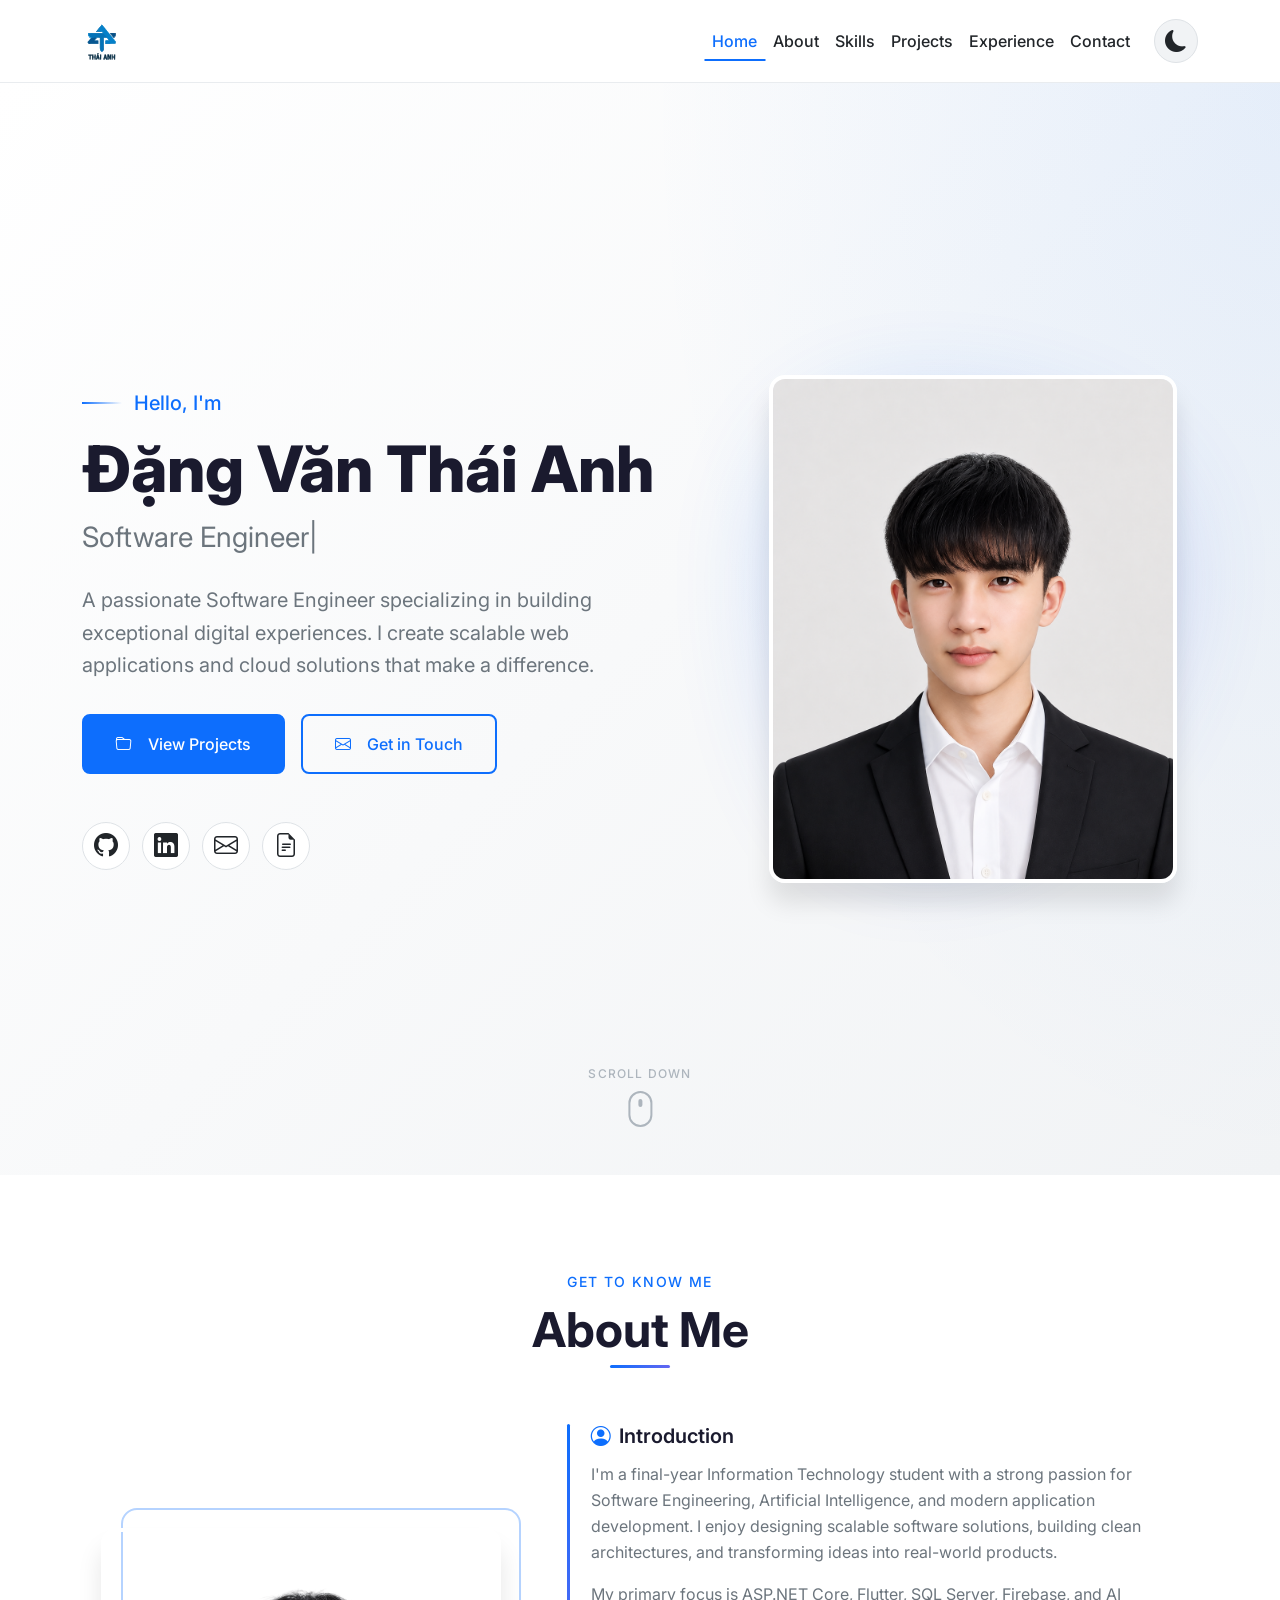
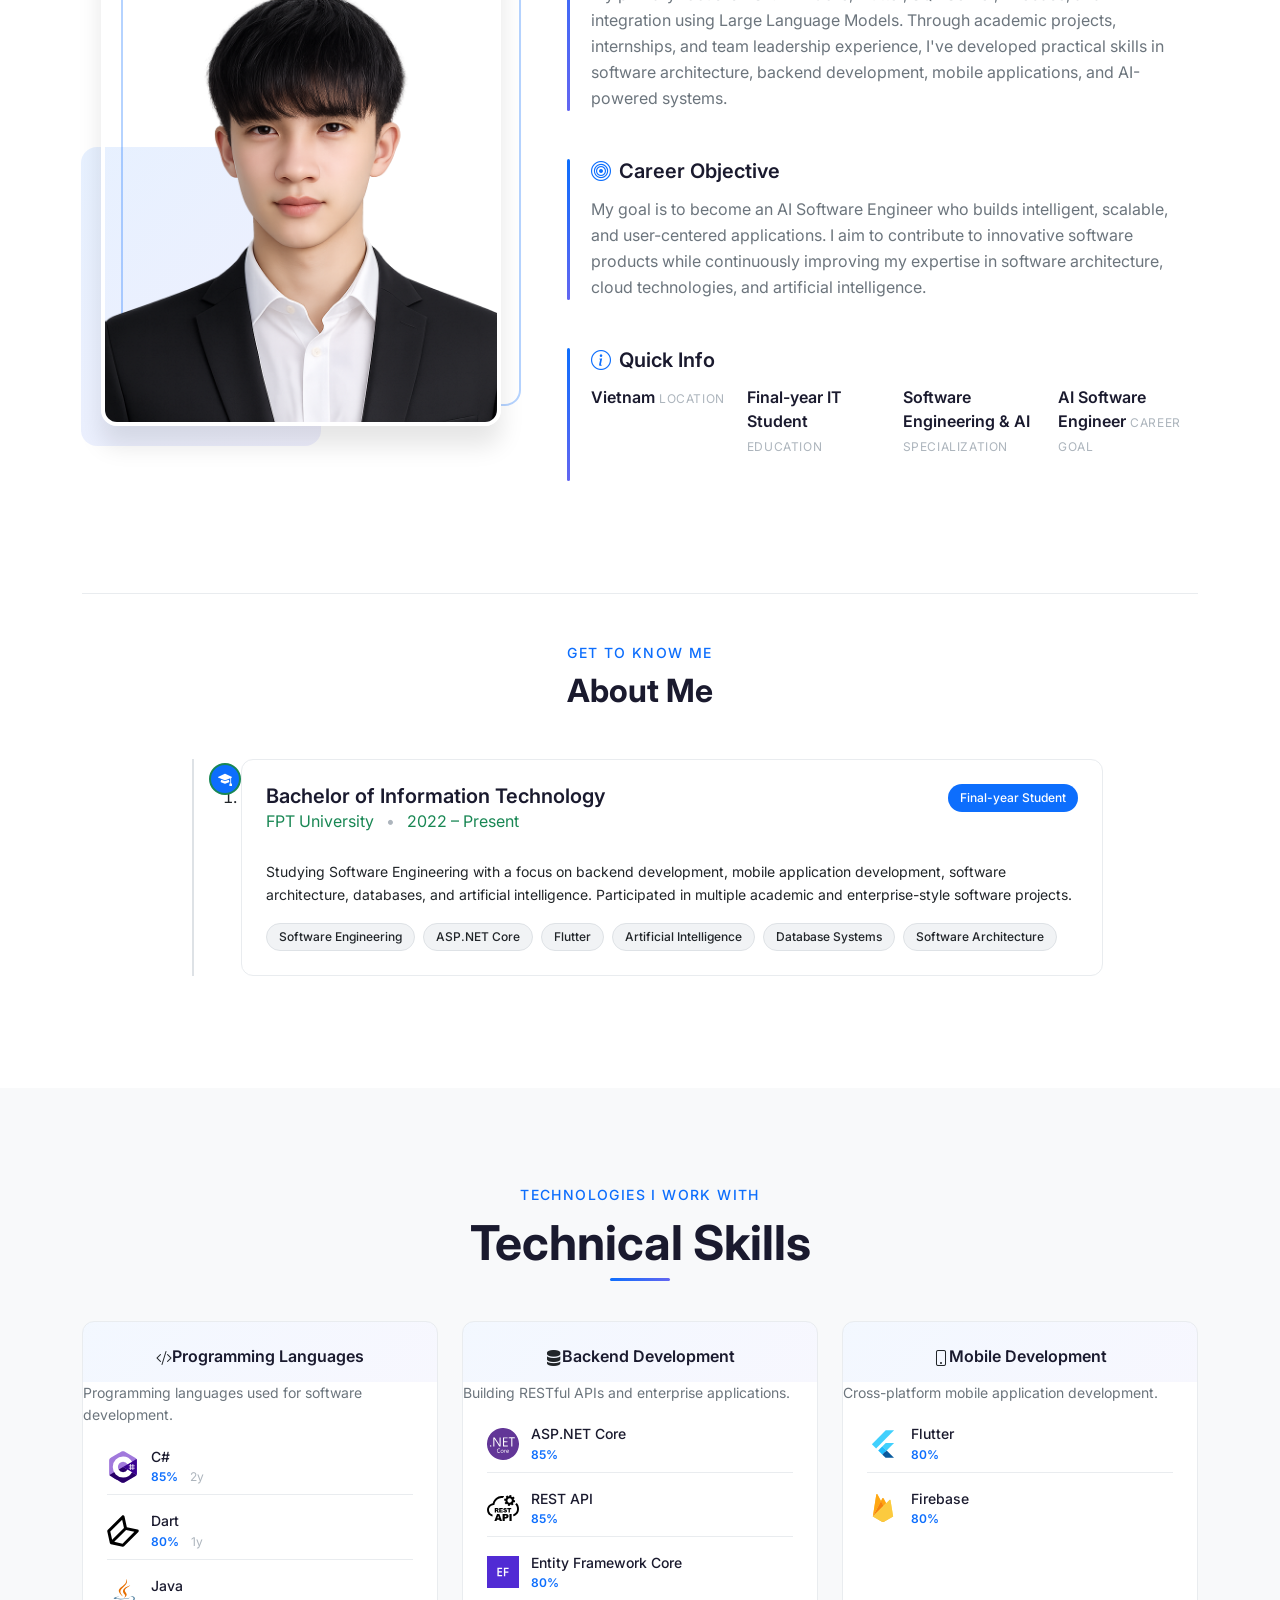
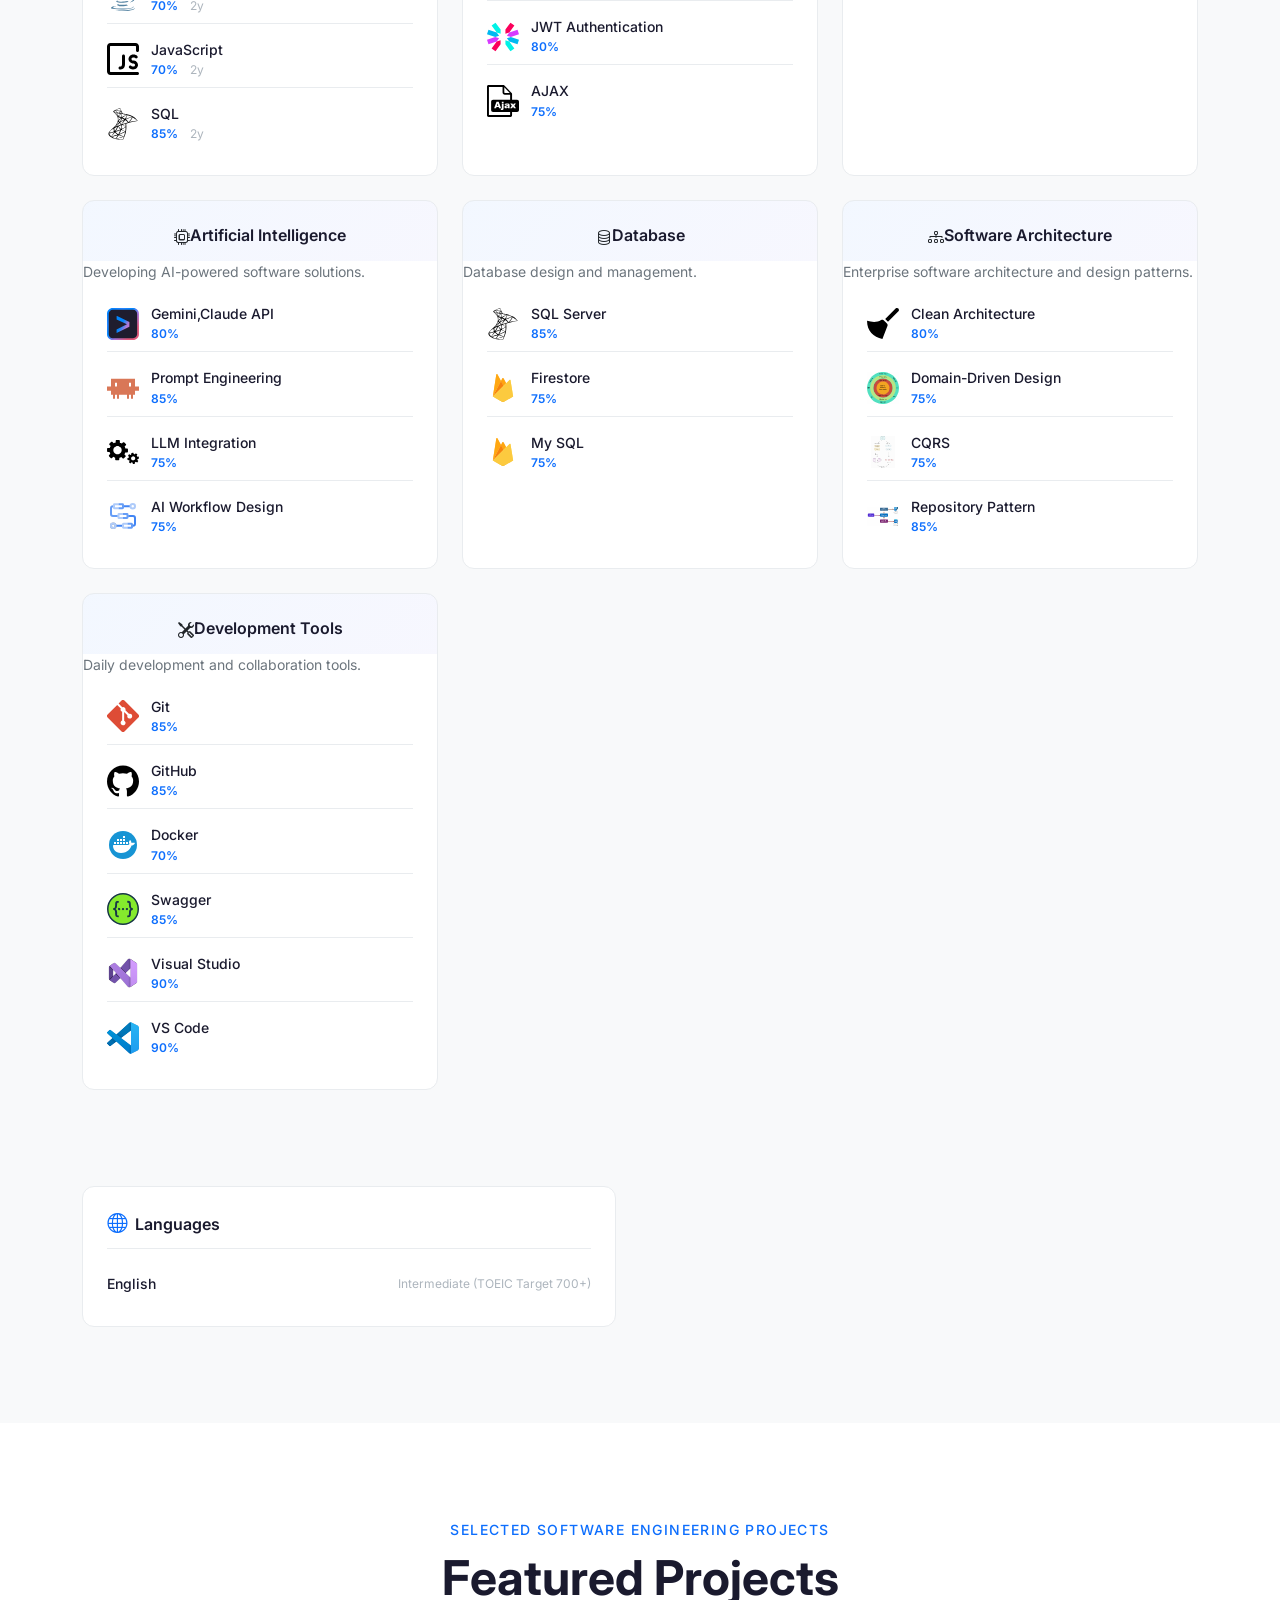
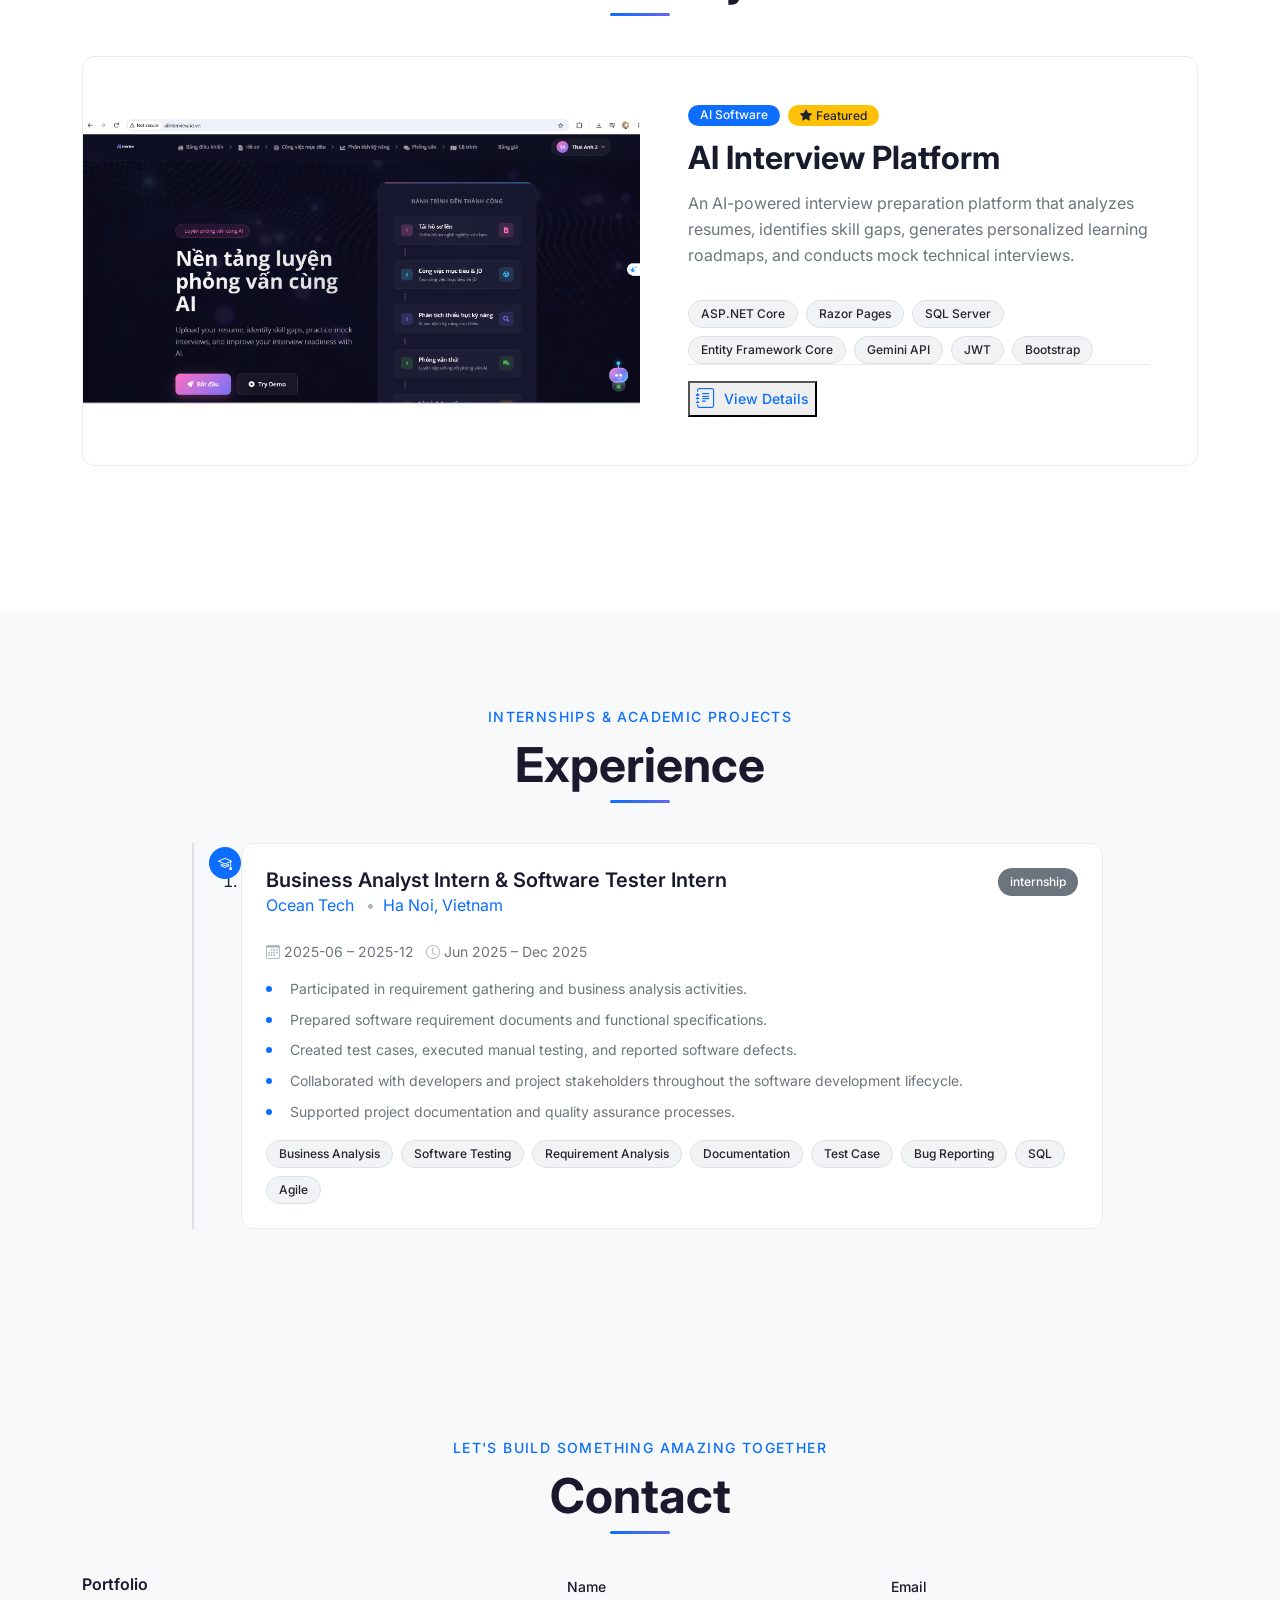
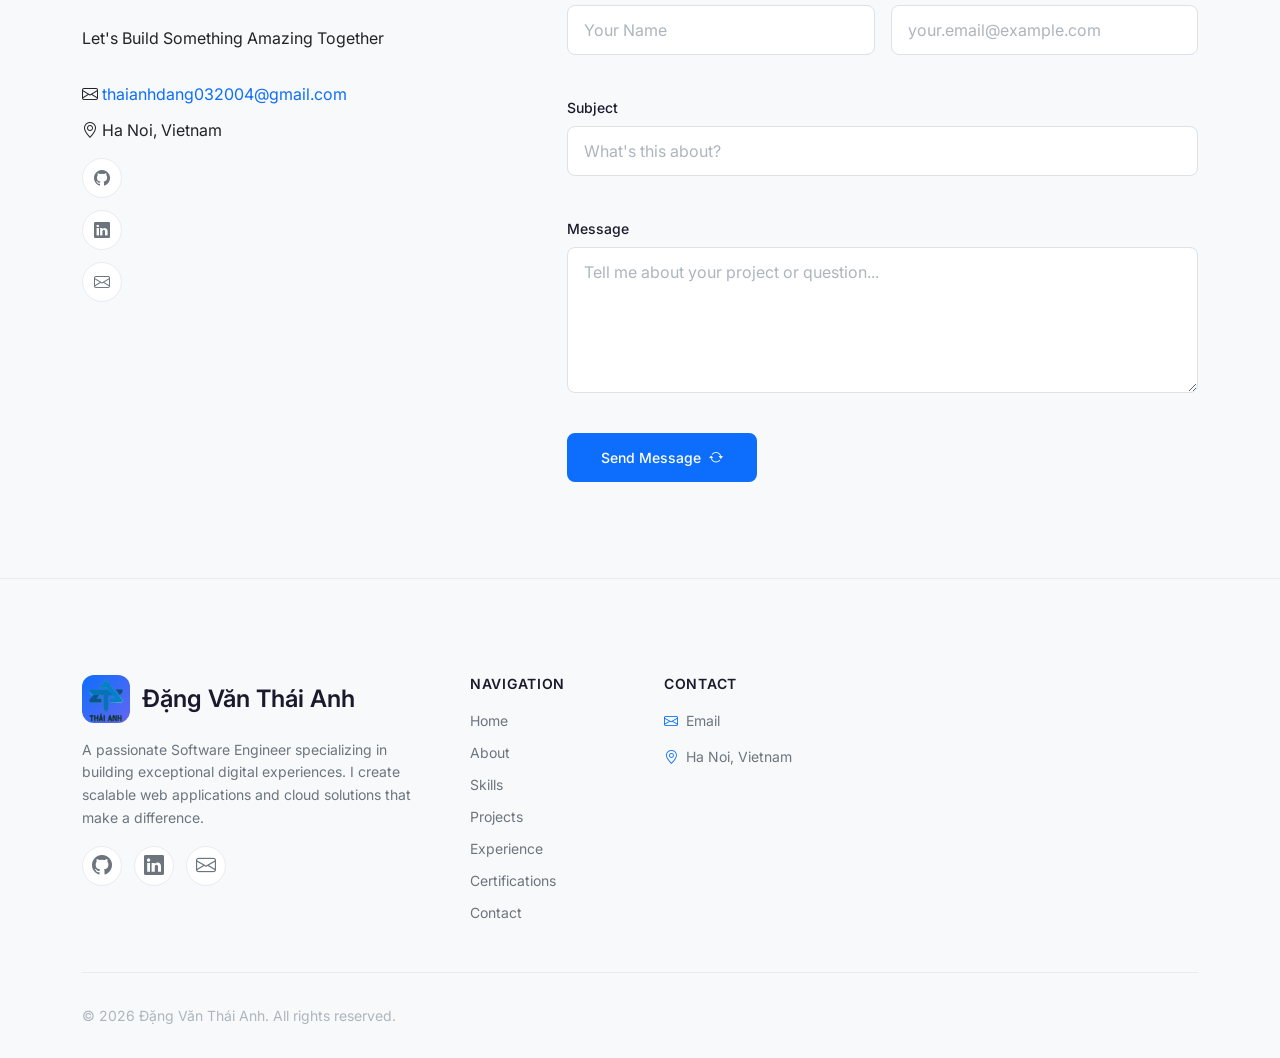
==== commit 2f9a1937: "Update infomation" ====
--- a/index.html
+++ b/index.html
@@ -203,11 +203,7 @@
                   loading="eager"
                 />
               </div>
-              <!-- Floating Badge -->
-              <div class="hero-badge">
-                <i class="bi bi-code-slash"></i>
-                <span data-json="profile.hero.availability"></span>
-              </div>
+              
             </div>
           </div>
 
@@ -310,12 +306,7 @@
                 </div>
               </div>
 
-              <!-- CTA -->
-              <div class="about-cta">
-                <a href="#" class="btn btn-outline-primary">
-                  <i class="bi bi-envelope me-2"></i>Contact Me
-                </a>
-              </div>
+              
 
             </div>
           </div>
@@ -361,17 +352,7 @@
         <!-- Additional Skills Row -->
         <div class="row g-5 mt-5">
 
-          <!-- Tools -->
-          <div class="col-md-6">
-            <div class="additional-skills-card">
-              <h3 class="additional-skills-title">
-                <i class="bi bi-tools me-2"></i>Tools
-              </h3>
-              <div class="tools-grid">
-                <!-- Populated from JSON -->
-              </div>
-            </div>
-          </div>
+          
 
           <!-- Languages -->
           <div class="col-md-6">
@@ -620,13 +601,13 @@
                 <li role="listitem">
                   <a href="#" class="footer-contact-link">
                     <i class="bi bi-envelope" aria-hidden="true"></i>
-                    <span></span>
+                    <span>Email</span>
                   </a>
                 </li>
                 <li role="listitem">
                   <span class="footer-contact-item">
                     <i class="bi bi-geo-alt" aria-hidden="true"></i>
-                    <span></span>
+                    <span>Haha</span>
                   </span>
                 </li>
               </ul>
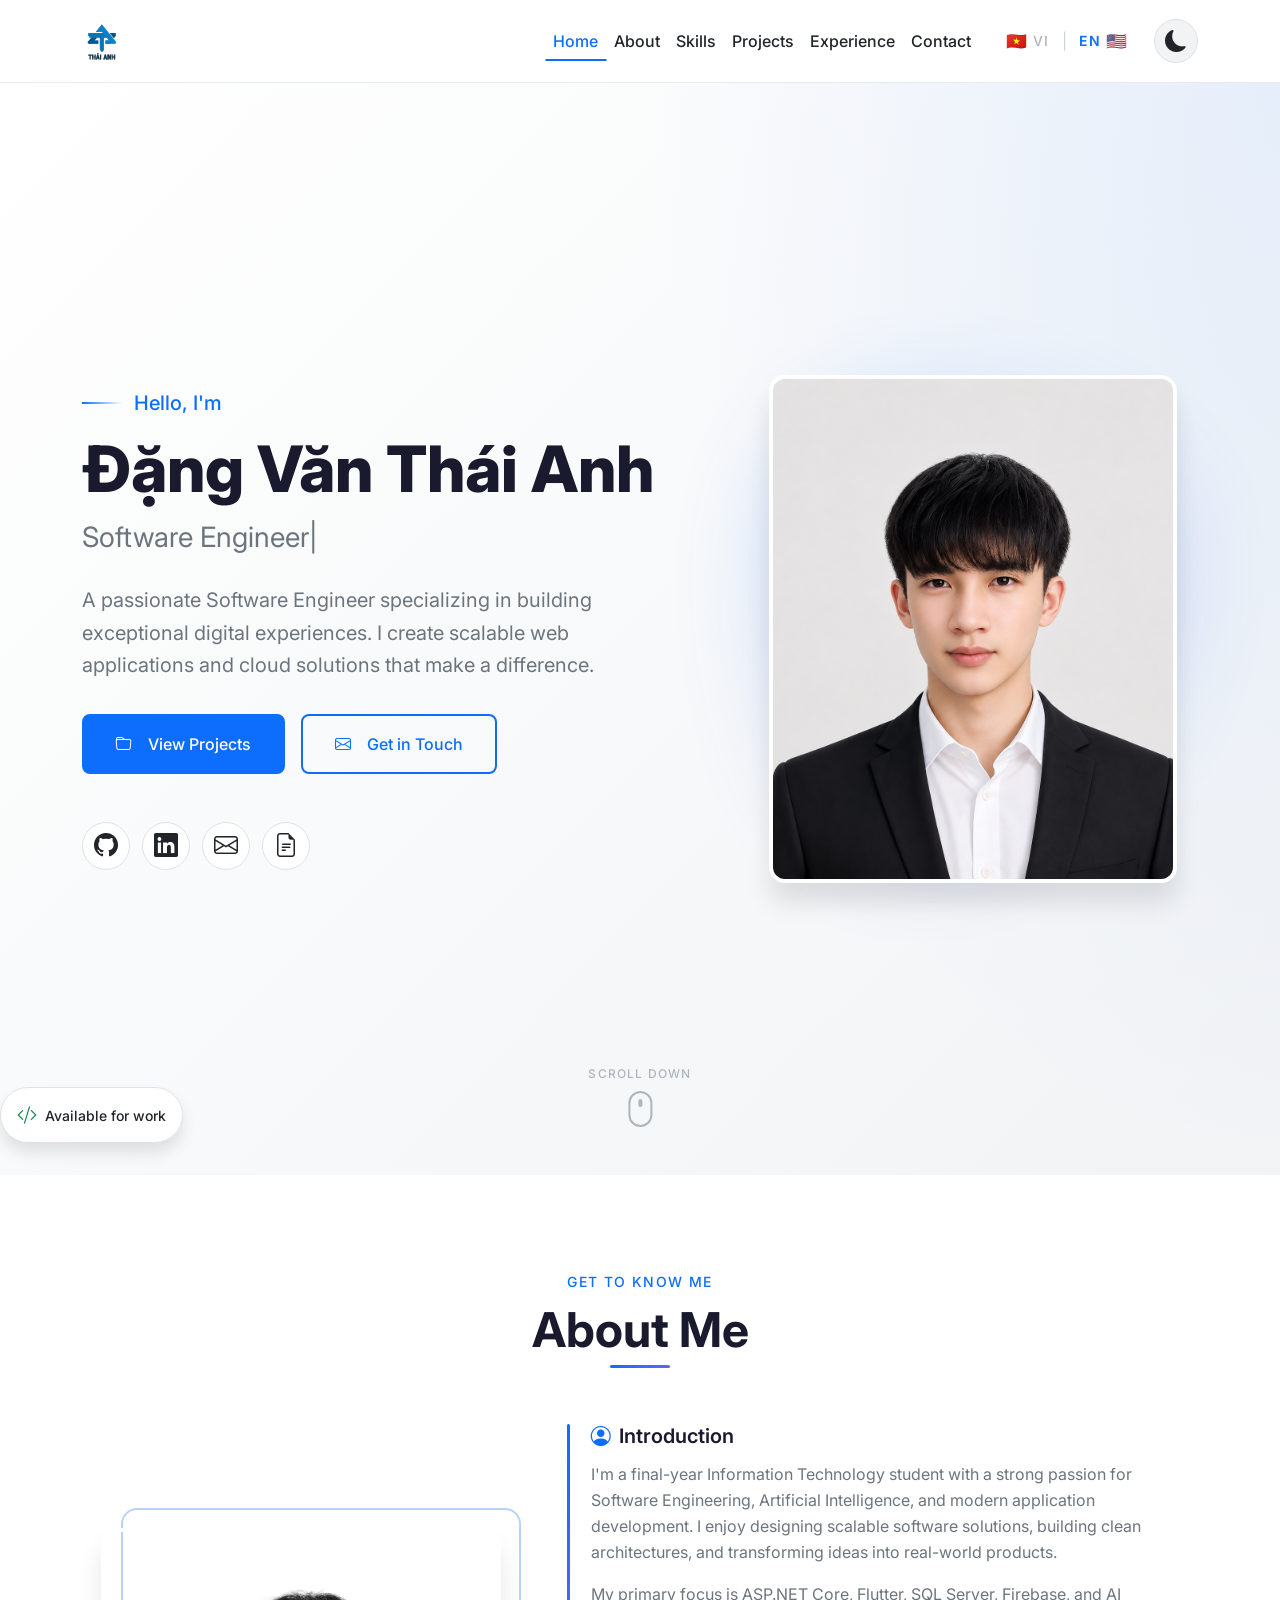
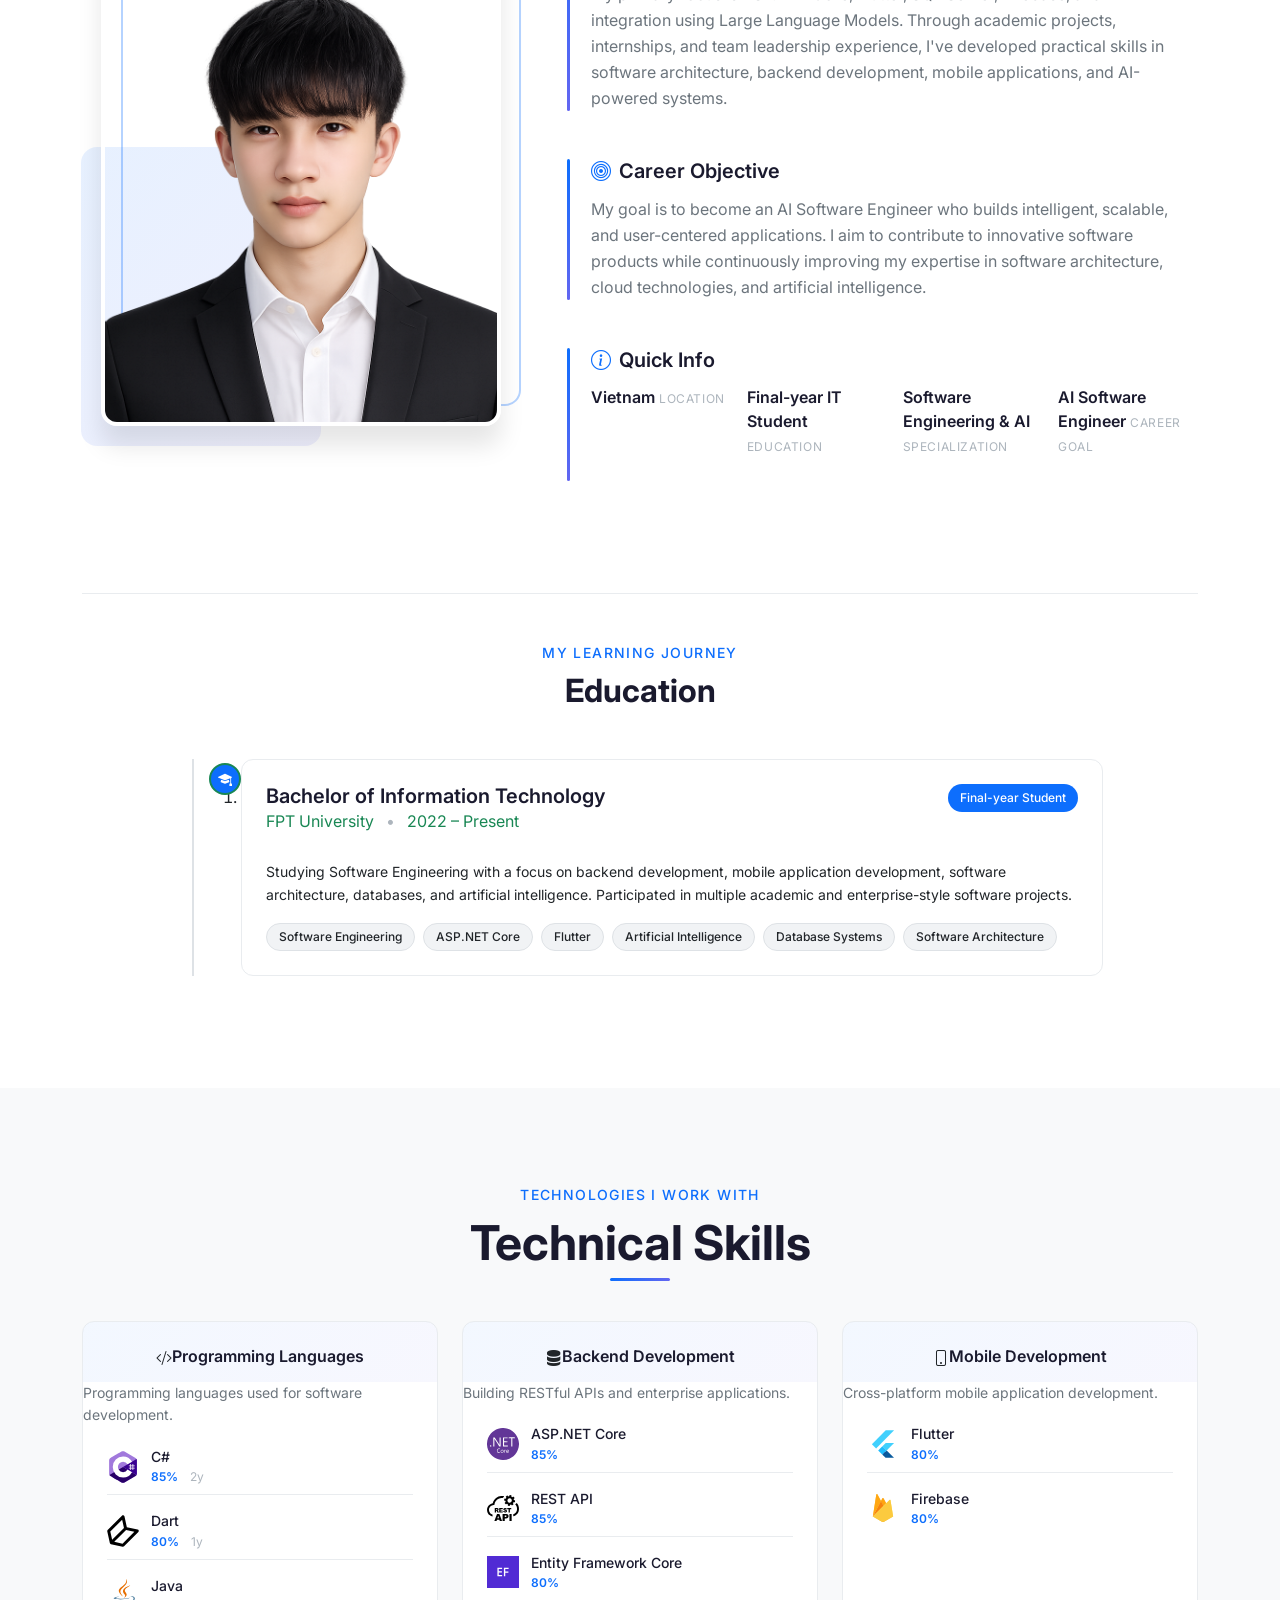
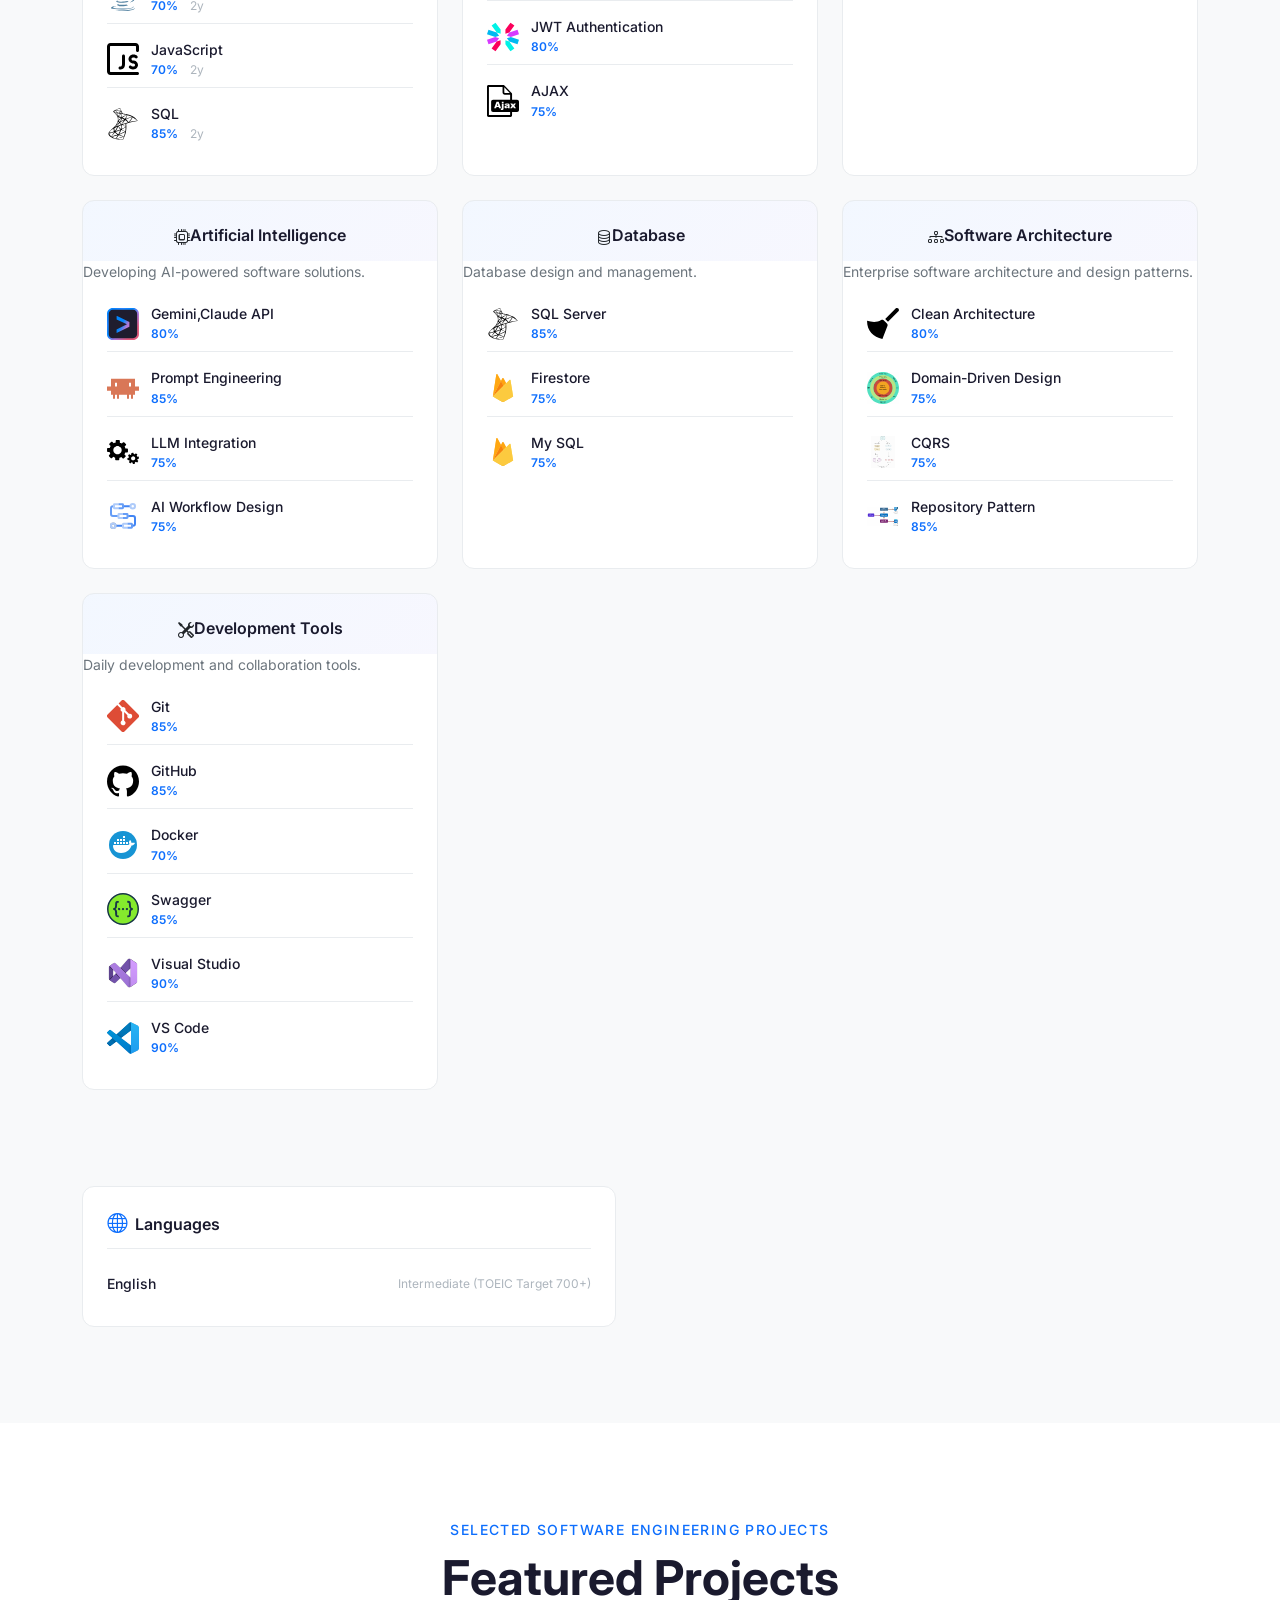
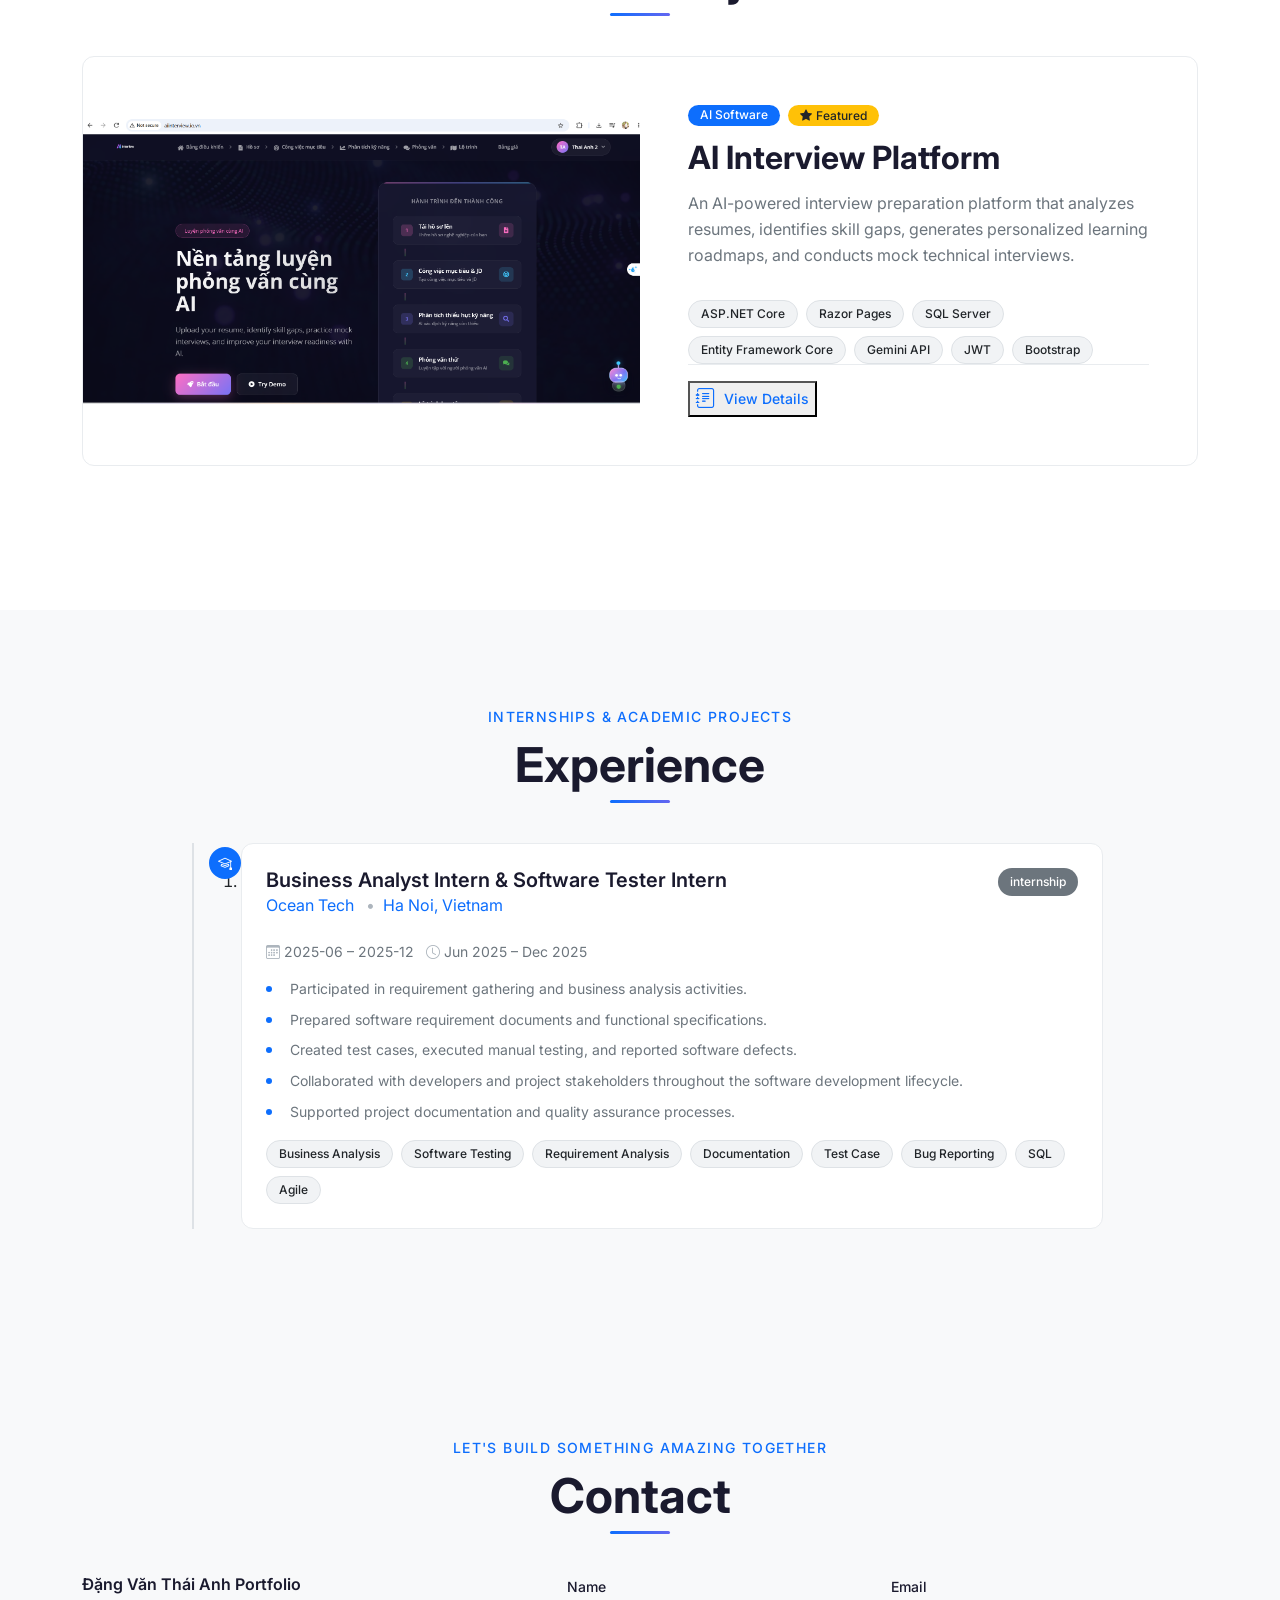
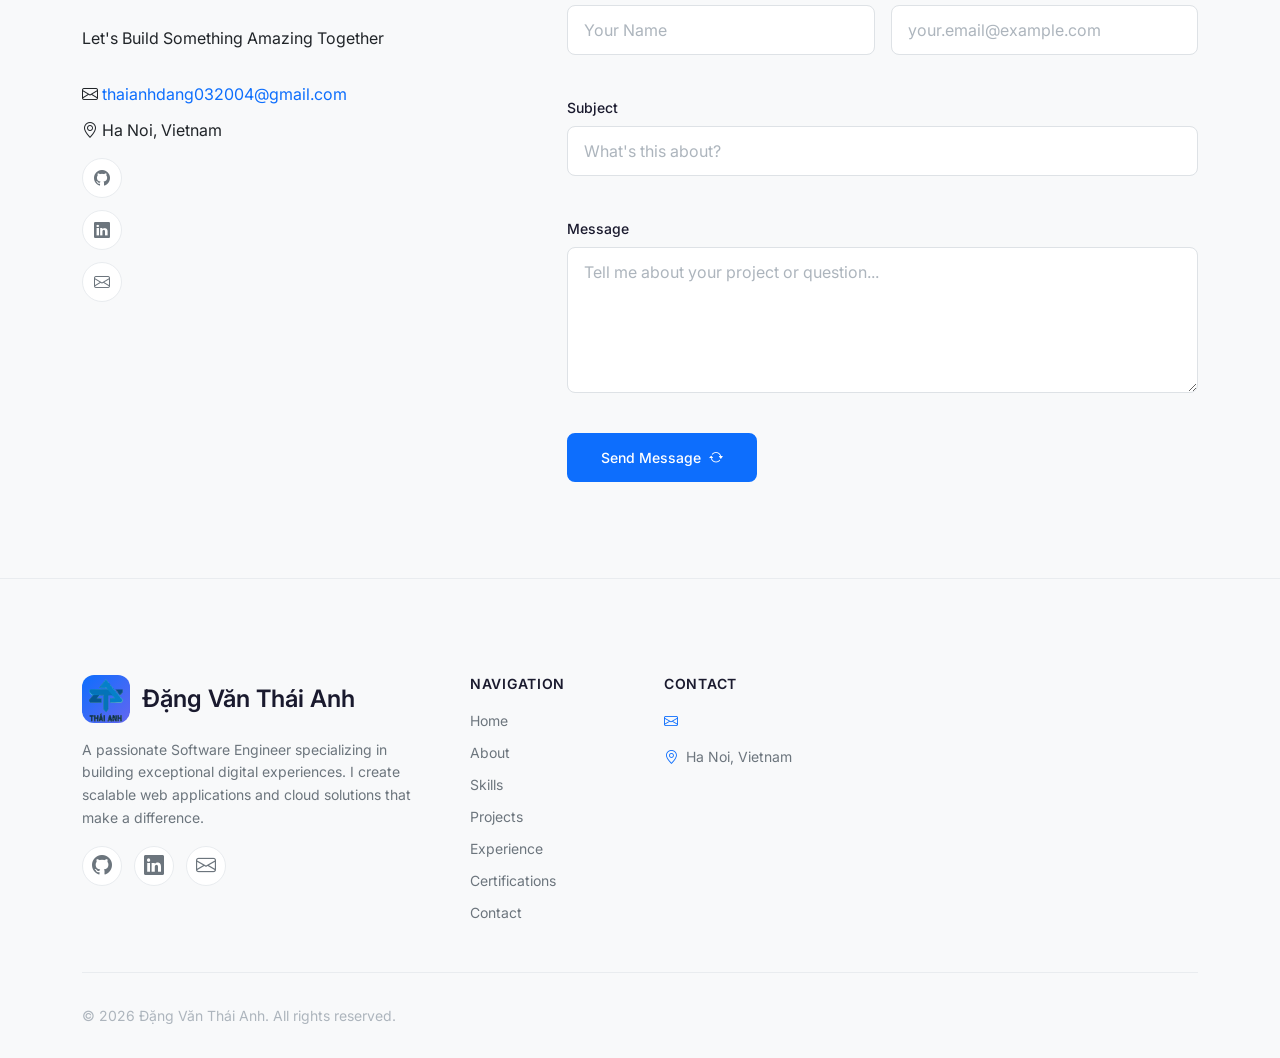
==== commit 351cc3a0: "Update vn|vi" ====
--- a/index.html
+++ b/index.html
@@ -83,55 +83,63 @@
 
 <body>
   <!-- Skip to main content (Accessibility) -->
-  <a href="#main-content" class="skip-link">Skip to main content</a>
+  <a href="#main-content" class="skip-link"></a>
 
   <!-- =========================================================
        NAVIGATION
        ========================================================= -->
   <header id="site-header" class="site-header">
-    <nav class="navbar navbar-expand-lg" aria-label="Primary navigation">
+    <nav class="navbar navbar-expand-lg" aria-label="">
       <div class="container">
         <!-- Logo -->
-        <a class="navbar-brand" href="#home" aria-label="Home">
-          <img class="brand-logo" src="assets/icons/logo.svg" alt="TA — Software Engineer Portfolio" width="40" height="40" />
+        <a class="navbar-brand" href="#home" aria-label="">
+          <img class="brand-logo" src="assets/icons/logo.svg" alt="" width="40" height="40" />
         </a>
 
         <!-- Mobile Toggle -->
-        <button class="navbar-toggler" type="button" data-bs-toggle="collapse" data-bs-target="#primary-menu" aria-controls="primary-menu" aria-expanded="false" aria-label="Toggle navigation">
+        <button class="navbar-toggler" type="button" data-bs-toggle="collapse" data-bs-target="#primary-menu" aria-controls="primary-menu" aria-expanded="false" aria-label="">
           <span class="navbar-toggler-icon"></span>
         </button>
 
         <!-- Navigation Menu -->
         <div class="collapse navbar-collapse" id="primary-menu">
           <ul class="navbar-nav ms-auto">
-            <li class="nav-item">
-              <a class="nav-link" href="#home" data-section="home">Home</a>
-            </li>
-            <li class="nav-item">
-              <a class="nav-link" href="#about" data-section="about">About</a>
-            </li>
-            <li class="nav-item">
-              <a class="nav-link" href="#skills" data-section="skills">Skills</a>
-            </li>
-            <li class="nav-item">
-              <a class="nav-link" href="#projects" data-section="projects">Projects</a>
-            </li>
-            <li class="nav-item">
-              <a class="nav-link" href="#experience" data-section="experience">Experience</a>
-            </li>
-            <li class="nav-item">
-              <a class="nav-link" href="#certificates" data-section="certificates">Certificates</a>
-            </li>
-            <li class="nav-item">
-              <a class="nav-link" href="#contact" data-section="contact">Contact</a>
-            </li>
+            <!-- Populated from JSON (profile.navigation.primary) -->
           </ul>
+
+          <!-- Language Switch (Desktop) -->
+          <div class="language-switch language-switch--desktop d-none d-lg-flex ms-lg-3" data-language-switch aria-label="Language switcher" role="group">
+            <button type="button" class="language-switch__option" data-language-option="vi" aria-label="Switch language to Vietnamese" aria-pressed="false">
+              <span class="language-switch__flag" aria-hidden="true">🇻🇳</span>
+              <span class="language-switch__code">VI</span>
+            </button>
+            <span class="language-switch__divider" aria-hidden="true">|</span>
+            <button type="button" class="language-switch__option" data-language-option="en" aria-label="Switch language to English" aria-pressed="false">
+              <span class="language-switch__code">EN</span>
+              <span class="language-switch__flag" aria-hidden="true">🇺🇸</span>
+            </button>
+          </div>
 
           <!-- Theme Toggle -->
           <div class="theme-toggle-wrapper ms-lg-3">
-            <button class="theme-toggle" id="theme-toggle" aria-label="Toggle theme" title="Toggle dark/light mode">
+            <button class="theme-toggle" id="theme-toggle" aria-label="" title="">
               <i class="bi bi-moon-fill" aria-hidden="true"></i>
             </button>
+          </div>
+
+          <!-- Language Switch (Mobile Drawer) -->
+          <div class="language-switch language-switch--mobile d-lg-none" data-language-switch aria-label="Language switcher" role="group">
+            <span class="language-switch__label"><i class="bi bi-globe" aria-hidden="true"></i><span>Language</span></span>
+            <div class="language-switch__stack">
+              <button type="button" class="language-switch__option language-switch__option--stacked" data-language-option="vi" aria-label="Switch language to Vietnamese" aria-pressed="false">
+                <span class="language-switch__flag" aria-hidden="true">🇻🇳</span>
+                <span class="language-switch__code">VI</span>
+              </button>
+              <button type="button" class="language-switch__option language-switch__option--stacked" data-language-option="en" aria-label="Switch language to English" aria-pressed="false">
+                <span class="language-switch__flag" aria-hidden="true">🇺🇸</span>
+                <span class="language-switch__code">EN</span>
+              </button>
+            </div>
           </div>
         </div>
       </div>
@@ -146,13 +154,19 @@
     <!-- =====================================================
          HOME SECTION
          ===================================================== -->
-    <section id="home" class="hero-section">
+    <section id="home" class="hero-section" aria-label="">
       <div class="container">
         <div class="row align-items-center min-vh-100 py-5">
 
           <!-- Hero Content -->
           <div class="col-lg-7 order-2 order-lg-1">
             <div class="hero-content">
+              <!-- Availability Badge (text + icon come from profile.hero.availability / badge_icon) -->
+              <span class="hero-badge" hidden>
+                <i class="bi" aria-hidden="true"></i>
+                <span class="hero-badge__text"></span>
+              </span>
+
               <!-- Greeting -->
               <p class="hero-greeting" data-json="profile.hero.greeting">
                 <span class="hero-greeting-line"></span>
@@ -161,7 +175,7 @@
               <!-- Name -->
               <h1 class="hero-name" data-json="profile.meta.author"></h1>
 
-              <!-- Title (rendered into #typewriter by renderer from profile.meta.author_title) -->
+              <!-- Title (rendered into #typewriter by renderer from profile.meta.author_title / meta.roles) -->
               <h2 class="hero-title">
                 <span class="typewriter" id="typewriter"></span>
               </h2>
@@ -169,12 +183,12 @@
               <!-- Description -->
               <p class="hero-description" data-json="profile.hero.headline"></p>
 
-              <!-- CTA Buttons -->
+              <!-- CTA Buttons (label + aria-label come from profile.hero.cta_primary / cta_secondary) -->
               <div class="hero-cta">
-                <a href="#" class="btn btn-primary btn-lg" data-json="profile.hero.cta_primary.href">
+                <a href="#" class="btn btn-primary btn-lg" data-json="profile.hero.cta_primary.href" aria-label="">
                   <i class="bi bi-folder me-2"></i>
                 </a>
-                <a href="#" class="btn btn-outline-primary btn-lg" data-json="profile.hero.cta_secondary.href">
+                <a href="#" class="btn btn-outline-primary btn-lg" data-json="profile.hero.cta_secondary.href" aria-label="">
                   <i class="bi bi-envelope me-2"></i>
                 </a>
               </div>
@@ -211,8 +225,8 @@
       </div>
 
       <!-- Scroll Indicator -->
-      <a href="#about" class="scroll-indicator" aria-label="Scroll to About section">
-        <span class="scroll-indicator-text">Scroll Down</span>
+      <a href="#about" class="scroll-indicator" aria-label="">
+        <span class="scroll-indicator-text"></span>
         <div class="scroll-indicator-mouse">
           <div class="scroll-indicator-wheel"></div>
         </div>
@@ -223,7 +237,7 @@
     <!-- =====================================================
          ABOUT SECTION
          ===================================================== -->
-    <section id="about" class="about-section">
+    <section id="about" class="about-section" aria-label="">
       <div class="container">
 
         <!-- Section Header -->
@@ -259,7 +273,7 @@
               <!-- Introduction -->
               <div class="about-block mb-5">
                 <h3 class="about-block-title">
-                  <i class="bi bi-person-circle me-2"></i>Introduction
+                  <i class="bi bi-person-circle me-2"></i>
                 </h3>
                 <p class="about-text" data-json="about.about.introduction.0"></p>
                 <p class="about-text mb-0" data-json="about.about.introduction.1"></p>
@@ -268,7 +282,7 @@
               <!-- Career Objective -->
               <div class="about-block mb-5">
                 <h3 class="about-block-title">
-                  <i class="bi bi-bullseye me-2"></i>Career Objective
+                  <i class="bi bi-bullseye me-2"></i>
                 </h3>
                 <p class="about-text mb-0" data-json="about.about.career_objective"></p>
               </div>
@@ -276,31 +290,31 @@
               <!-- Quick Info -->
               <div class="about-block mb-5">
                 <h3 class="about-block-title">
-                  <i class="bi bi-info-circle me-2"></i>Quick Info
+                  <i class="bi bi-info-circle me-2"></i>
                 </h3>
                 <div class="row g-3">
                   <div class="col-6 col-md-3">
                     <div class="about-quick-info">
                       <span class="about-quick-info-value"></span>
-                      <span class="about-quick-info-label">Age</span>
+                      <span class="about-quick-info-label"></span>
                     </div>
                   </div>
                   <div class="col-6 col-md-3">
                     <div class="about-quick-info">
                       <span class="about-quick-info-value"></span>
-                      <span class="about-quick-info-label">Location</span>
+                      <span class="about-quick-info-label"></span>
                     </div>
                   </div>
                   <div class="col-6 col-md-3">
                     <div class="about-quick-info">
                       <span class="about-quick-info-value"></span>
-                      <span class="about-quick-info-label">Experience</span>
+                      <span class="about-quick-info-label"></span>
                     </div>
                   </div>
                   <div class="col-6 col-md-3">
                     <div class="about-quick-info">
                       <span class="about-quick-info-value"></span>
-                      <span class="about-quick-info-label">Degree</span>
+                      <span class="about-quick-info-label"></span>
                     </div>
                   </div>
                 </div>
@@ -316,15 +330,15 @@
         <!-- Education Timeline (data sourced from experience.json > education) -->
         <div class="about-education mt-5 pt-5">
           <header class="section-header text-center mb-5">
-            <p class="section-subtitle" data-json="about.education.section_subtitle"></p>
-            <h3 class="section-title-sm" data-json="about.education.section_title"></h3>
+            <p class="section-subtitle" data-json="experience.education.section.subtitle"></p>
+            <h3 class="section-title-sm" data-json="experience.education.section.title"></h3>
           </header>
 
           <div class="row justify-content-center">
             <div class="col-lg-10">
-              <ol class="timeline timeline-education" aria-label="Education history">
-                <!-- Populated from experience.json → education -->
-              </ol>
+            <ol class="timeline timeline-education" aria-label="">
+              <!-- Populated from experience.json → education -->
+            </ol>
             </div>
           </div>
         </div>
@@ -335,13 +349,13 @@
     <!-- =====================================================
          SKILLS SECTION
          ===================================================== -->
-    <section id="skills" class="skills-section">
+    <section id="skills" class="skills-section" aria-label="">
       <div class="container">
 
         <!-- Section Header -->
         <header class="section-header text-center mb-5">
-          <p class="section-subtitle" data-json="about.skills.section_subtitle"></p>
-          <h2 class="section-title" data-json="about.skills.section_title"></h2>
+          <p class="section-subtitle" data-json="skills.section.subtitle"></p>
+          <h2 class="section-title" data-json="skills.section.title"></h2>
         </header>
 
         <!-- Skills Grid -->
@@ -358,7 +372,7 @@
           <div class="col-md-6">
             <div class="additional-skills-card">
               <h3 class="additional-skills-title">
-                <i class="bi bi-globe me-2"></i>Languages
+                <i class="bi bi-globe me-2"></i>
               </h3>
               <div class="languages-grid">
                 <!-- Populated from JSON -->
@@ -374,13 +388,13 @@
     <!-- =====================================================
          PROJECTS SECTION
          ===================================================== -->
-    <section id="projects" class="projects-section">
+    <section id="projects" class="projects-section" aria-label="">
       <div class="container">
 
         <!-- Section Header -->
         <header class="section-header text-center mb-5">
-          <p class="section-subtitle" data-json="about.projects.section_subtitle"></p>
-          <h2 class="section-title" data-json="about.projects.section_title"></h2>
+          <p class="section-subtitle" data-json="projects.section.subtitle"></p>
+          <h2 class="section-title" data-json="projects.section.title"></h2>
         </header>
 
         <!-- Projects Grid - Featured Row (Large Cards) -->
@@ -408,13 +422,13 @@
 
         <!-- Section Header -->
         <header class="section-header text-center mb-5">
-          <p class="section-subtitle" data-json="about.experience.section_subtitle"></p>
-          <h2 class="section-title" data-json="about.experience.section_title"></h2>
+          <p class="section-subtitle" data-json="experience.section.subtitle"></p>
+          <h2 class="section-title" data-json="experience.section.title"></h2>
         </header>
 
         <div class="row justify-content-center">
           <div class="col-lg-10">
-            <ol class="timeline" aria-label="Work experience timeline">
+            <ol class="timeline" aria-label="">
               <!-- Populated from JSON -->
             </ol>
           </div>
@@ -431,8 +445,8 @@
 
         <!-- Section Header -->
         <header class="section-header text-center mb-5">
-          <p class="section-subtitle" data-json="about.certificates.section_subtitle"></p>
-          <h2 class="section-title" data-json="about.certificates.section_title"></h2>
+          <p class="section-subtitle" data-json="certificates.section.subtitle"></p>
+          <h2 class="section-title" data-json="certificates.section.title"></h2>
         </header>
 
         <!-- Certificates Grid -->
@@ -446,13 +460,13 @@
     <!-- =====================================================
          CONTACT SECTION
          ===================================================== -->
-    <section id="contact" class="contact-section">
+    <section id="contact" class="contact-section" aria-label="">
       <div class="container">
 
         <!-- Section Header -->
         <header class="section-header text-center mb-5">
-          <p class="section-subtitle" data-json="about.contact.section_subtitle"></p>
-          <h2 class="section-title" data-json="about.contact.section_title"></h2>
+          <p class="section-subtitle" data-json="contact.section.subtitle"></p>
+          <h2 class="section-title" data-json="contact.section.title"></h2>
         </header>
 
         <div class="row g-5">
@@ -461,7 +475,7 @@
           <div class="col-lg-5">
             <div class="contact-info">
               <h3 class="contact-info-title" data-json="profile.branding.site_name"></h3>
-              <p class="contact-info-text" data-json="about.contact.section_subtitle"></p>
+              <p class="contact-info-text" data-json="contact.section.subtitle"></p>
 
               <div class="contact-info-list">
                 <div class="contact-info-item">
@@ -490,35 +504,35 @@
                 <div class="row g-3">
                   <div class="col-md-6">
                     <div class="form-group">
-                      <label for="name" class="form-label">Name</label>
+                      <label for="name" class="form-label"></label>
                       <input type="text" class="form-control" id="name" name="name" required />
                       <div class="form-error"></div>
                     </div>
                   </div>
                   <div class="col-md-6">
                     <div class="form-group">
-                      <label for="email" class="form-label">Email</label>
+                      <label for="email" class="form-label"></label>
                       <input type="email" class="form-control" id="email" name="email" required />
                       <div class="form-error"></div>
                     </div>
                   </div>
                   <div class="col-12">
                     <div class="form-group">
-                      <label for="subject" class="form-label">Subject</label>
+                      <label for="subject" class="form-label"></label>
                       <input type="text" class="form-control" id="subject" name="subject" required />
                       <div class="form-error"></div>
                     </div>
                   </div>
                   <div class="col-12">
                     <div class="form-group">
-                      <label for="message" class="form-label">Message</label>
+                      <label for="message" class="form-label"></label>
                       <textarea class="form-control" id="message" name="message" rows="5" required></textarea>
                       <div class="form-error"></div>
                     </div>
                   </div>
                   <div class="col-12">
                     <button type="submit" class="btn btn-primary btn-submit">
-                      <span class="btn-text">Send Message</span>
+                      <span class="btn-text"></span>
                       <span class="btn-loader">
                         <i class="bi bi-arrow-repeat"></i>
                       </span>
@@ -542,8 +556,8 @@
   <button
     class="back-to-top"
     id="back-to-top"
-    aria-label="Scroll back to top of page"
-    title="Back to top"
+    aria-label=""
+    title=""
   >
     <span class="back-to-top-icon">
       <i class="bi bi-arrow-up"></i>
@@ -564,12 +578,12 @@
           <div class="col-lg-4 col-md-6 order-lg-1 order-1">
             <div class="footer-brand">
               <a href="#home" class="footer-logo">
-                <img class="brand-logo" src="assets/icons/logo.svg" alt="TA — Software Engineer Portfolio" width="48" height="48" />
+                <img class="brand-logo" src="assets/icons/logo.svg" alt="" width="48" height="48" />
                 <span class="brand-name"></span>
               </a>
             </div>
             <p class="footer-description" data-json="profile.hero.headline"></p>
-            <div class="footer-social" role="list" aria-label="Social media links">
+            <div class="footer-social" role="list" aria-label="">
               <!-- Renderer injects <img>/<i> into each slot -->
               <a href="#" class="footer-social-link" target="_blank" rel="noopener noreferrer" role="listitem"><span class="social-icon"></span></a>
               <a href="#" class="footer-social-link" target="_blank" rel="noopener noreferrer" role="listitem"><span class="social-icon"></span></a>
@@ -580,15 +594,9 @@
           <!-- Navigation Column -->
           <div class="col-lg-2 col-md-6 order-lg-2 order-3">
             <nav aria-labelledby="footer-nav-heading">
-              <h3 class="footer-heading" id="footer-nav-heading">Navigation</h3>
+              <h3 class="footer-heading" id="footer-nav-heading"></h3>
               <ul class="footer-links" role="list">
-                <li role="listitem"><a href="#home">Home</a></li>
-                <li role="listitem"><a href="#about">About</a></li>
-                <li role="listitem"><a href="#skills">Skills</a></li>
-                <li role="listitem"><a href="#projects">Projects</a></li>
-                <li role="listitem"><a href="#experience">Experience</a></li>
-                <li role="listitem"><a href="#certificates">Certifications</a></li>
-                <li role="listitem"><a href="#contact">Contact</a></li>
+                <!-- Populated from JSON (profile.navigation.footer.navigation) -->
               </ul>
             </nav>
           </div>
@@ -596,18 +604,18 @@
           <!-- Contact Column -->
           <div class="col-lg-3 col-md-6 order-lg-3 order-4">
             <nav aria-labelledby="footer-contact-heading">
-              <h3 class="footer-heading" id="footer-contact-heading" data-json="about.contact.section_title"></h3>
+              <h3 class="footer-heading" id="footer-contact-heading" data-json="contact.section.title"></h3>
               <ul class="footer-contact-list" role="list">
                 <li role="listitem">
                   <a href="#" class="footer-contact-link">
                     <i class="bi bi-envelope" aria-hidden="true"></i>
-                    <span>Email</span>
+                    <span></span>
                   </a>
                 </li>
                 <li role="listitem">
                   <span class="footer-contact-item">
                     <i class="bi bi-geo-alt" aria-hidden="true"></i>
-                    <span>Haha</span>
+                    <span></span>
                   </span>
                 </li>
               </ul>
@@ -620,9 +628,7 @@
       <!-- Footer Bottom -->
       <div class="footer-bottom">
         <div class="footer-bottom-content">
-          <p class="footer-copyright">
-            &copy; <span id="current-year"></span> <span class="footer-author"></span>. All rights reserved.
-          </p>
+          <p class="footer-copyright"></p>
         </div>
       </div>
 
@@ -638,8 +644,15 @@
   <!-- Theme Toggle -->
   <script src="assets/js/theme.js"></script>
 
-  <!-- Portfolio Renderer (Data-Driven Content) -->
+  <!-- Language Layer (provider + service) -->
+  <script src="assets/js/language-provider.js"></script>
+  <script src="assets/js/language-service.js"></script>
+
+  <!-- Portfolio Renderer (Data-Driven Content, auto-init from <html lang>) -->
   <script src="assets/js/portfolio-renderer.js"></script>
+
+  <!-- Language Switch UI (uses LanguageService + Renderer) -->
+  <script src="assets/js/language-switch.js"></script>
 
   <!-- Main Application -->
   <script src="assets/js/main.js"></script>
--- a/assets/css/global.css
+++ b/assets/css/global.css
@@ -414,6 +414,173 @@
   height: 22px;
   font-size: 22px;
   line-height: 1;
+}
+
+/* =========================================================
+   LANGUAGE SWITCH (Navbar)
+   Pill design with flag + ISO code; matches the navbar
+   typography (1rem nav-link, var(--color-text)).
+   ========================================================= */
+
+.language-switch {
+  display: inline-flex;
+  align-items: center;
+}
+
+.language-switch__option {
+  display: inline-flex;
+  align-items: center;
+  gap: 0.35rem;
+  padding: 0.4rem 0.55rem;
+  background: transparent;
+  border: 0;
+  color: var(--color-text-muted);
+  font-size: 1rem;
+  font-weight: 500;
+  line-height: 1;
+  letter-spacing: 0.02em;
+  cursor: pointer;
+  border-radius: var(--radius-md);
+  transition:
+    color var(--transition-base),
+    background-color var(--transition-base),
+    transform var(--transition-fast);
+}
+
+.language-switch__option:hover {
+  color: var(--color-text);
+  background-color: var(--color-bg-soft);
+}
+
+.language-switch__option:focus-visible {
+  outline: 2px solid var(--color-primary);
+  outline-offset: 2px;
+}
+
+.language-switch__option:active {
+  transform: scale(0.96);
+}
+
+.language-switch__option.is-active {
+  color: var(--color-primary);
+  font-weight: 600;
+}
+
+.language-switch__option.is-active::after {
+  /* subtle underline pill behind the active language */
+  content: "";
+  position: absolute;
+  /* no positioning needed; uses sibling instead */
+  display: none;
+}
+
+.language-switch__flag {
+  font-size: 1.05rem;
+  line-height: 1;
+}
+
+.language-switch__code {
+  font-size: 0.875rem;
+  text-transform: uppercase;
+  letter-spacing: 0.08em;
+}
+
+.language-switch__divider {
+  display: inline-flex;
+  align-items: center;
+  color: var(--color-border-dark);
+  font-size: 1rem;
+  user-select: none;
+  padding: 0 0.15rem;
+}
+
+/* Desktop (inline pill) */
+.language-switch--desktop {
+  align-self: center;
+  padding: 0;
+}
+
+.language-switch--desktop .language-switch__option {
+  position: relative;
+  padding: 0.45rem 0.65rem;
+}
+
+.language-switch--desktop .language-switch__option.is-active::after {
+  /* sliding underline accent */
+  content: "";
+  position: absolute;
+  left: 0.5rem;
+  right: 0.5rem;
+  bottom: 0.15rem;
+  height: 2px;
+  border-radius: var(--radius-full);
+  background-color: var(--color-primary);
+  animation: lang-underline 250ms cubic-bezier(0.4, 0, 0.2, 1);
+}
+
+@keyframes lang-underline {
+  from { transform: scaleX(0); opacity: 0; }
+  to   { transform: scaleX(1); opacity: 1; }
+}
+
+/* Mobile (stacked under the drawer) */
+.language-switch--mobile {
+  display: none;
+  flex-direction: column;
+  gap: var(--space-3);
+  padding: var(--space-3) var(--space-4);
+  margin-top: var(--space-3);
+  border-top: 1px solid var(--color-border-light);
+}
+
+.language-switch__label {
+  display: inline-flex;
+  align-items: center;
+  gap: var(--space-2);
+  color: var(--color-text-secondary);
+  font-size: 0.875rem;
+  text-transform: uppercase;
+  letter-spacing: 0.08em;
+}
+
+.language-switch__label i {
+  font-size: 1rem;
+}
+
+.language-switch__stack {
+  display: inline-flex;
+  align-items: center;
+  gap: var(--space-2);
+}
+
+.language-switch__option--stacked {
+  flex: 1;
+  justify-content: center;
+  padding: 0.6rem 0.8rem;
+  background-color: var(--color-bg-soft);
+  border: 1px solid transparent;
+  border-radius: var(--radius-md);
+  transition:
+    background-color var(--transition-base),
+    border-color var(--transition-base),
+    color var(--transition-base),
+    transform var(--transition-fast);
+}
+
+.language-switch__option--stacked.is-active {
+  background-color: var(--color-primary);
+  border-color: var(--color-primary);
+  color: #fff;
+}
+
+.language-switch__option--stacked.is-active:hover {
+  background-color: var(--color-primary-hover);
+}
+
+@media (max-width: 991.98px) {
+  .language-switch--mobile {
+    display: flex;
+  }
 }
 
 /* =========================================================
--- a/assets/css/responsive.css
+++ b/assets/css/responsive.css
@@ -318,6 +318,7 @@
   .site-header,
   .site-footer,
   .theme-toggle-wrapper,
+  .language-switch,
   .btn,
   .social-links {
     display: none !important;
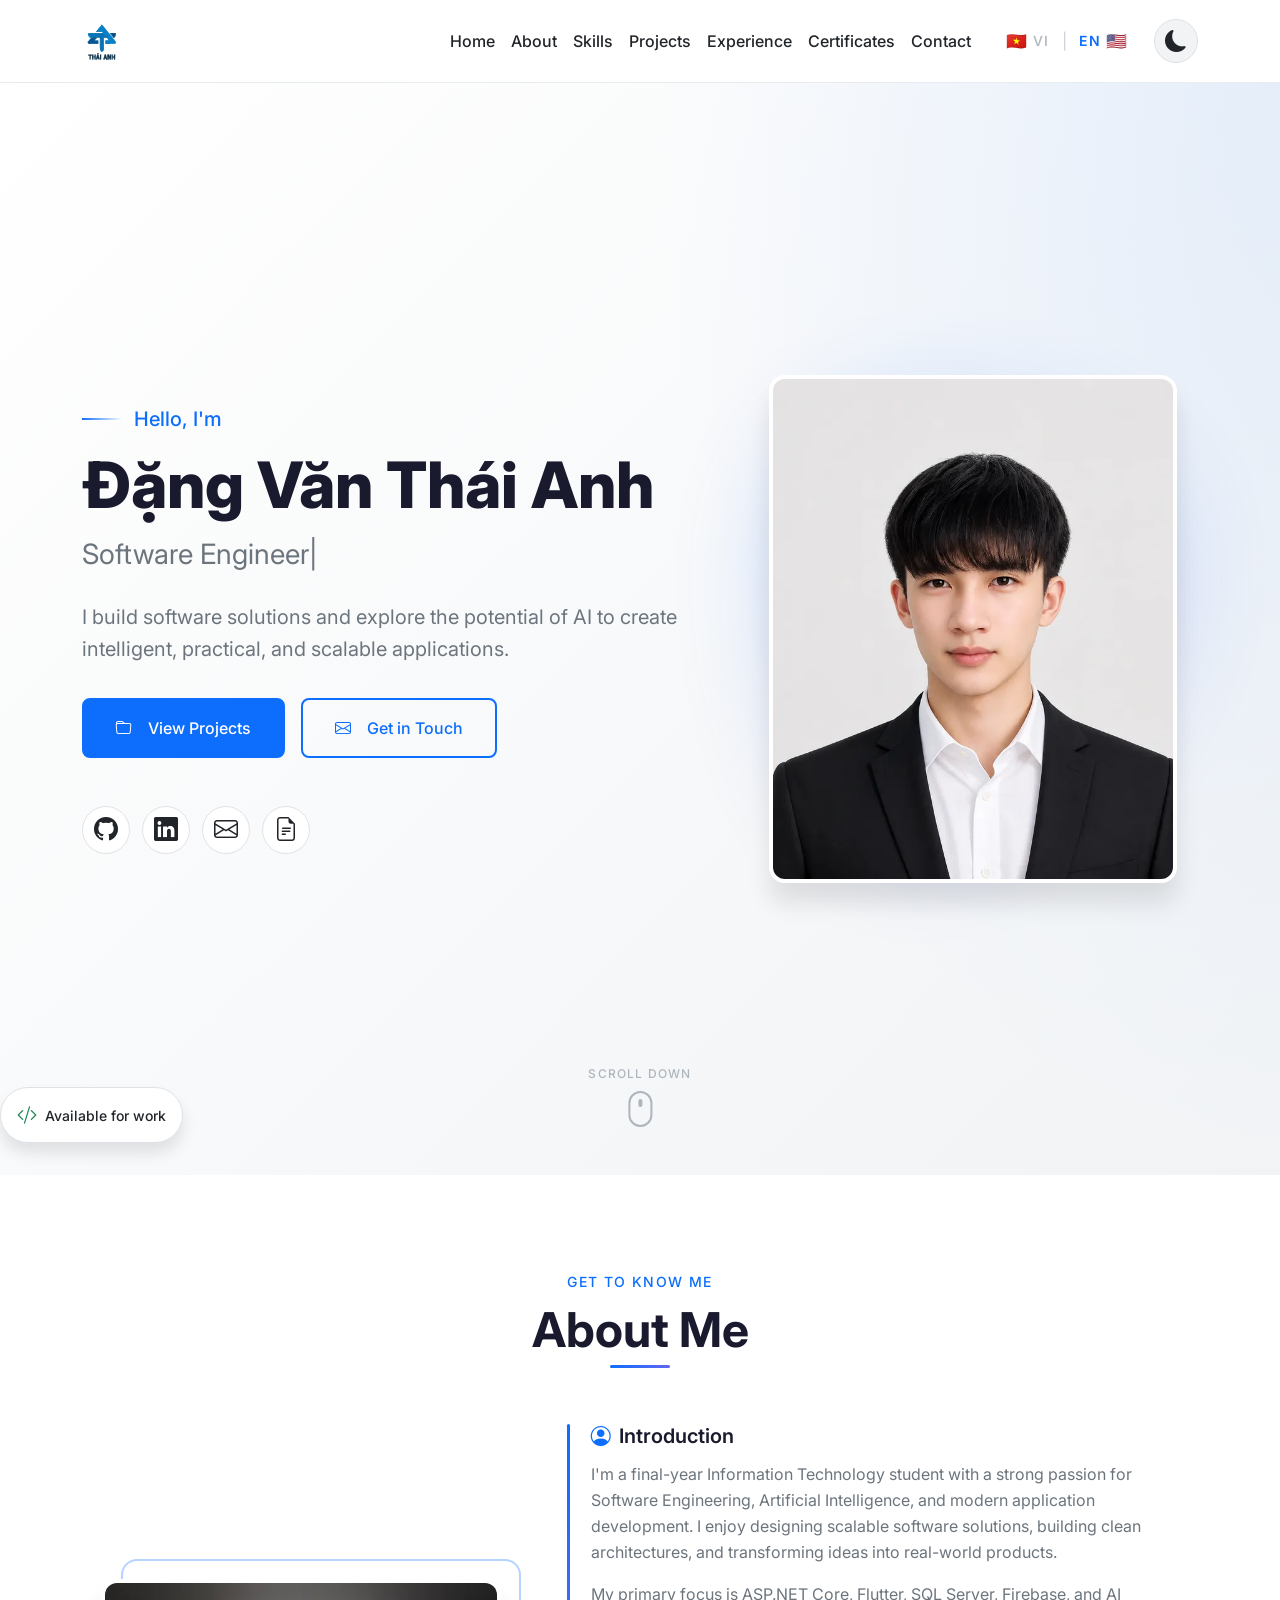
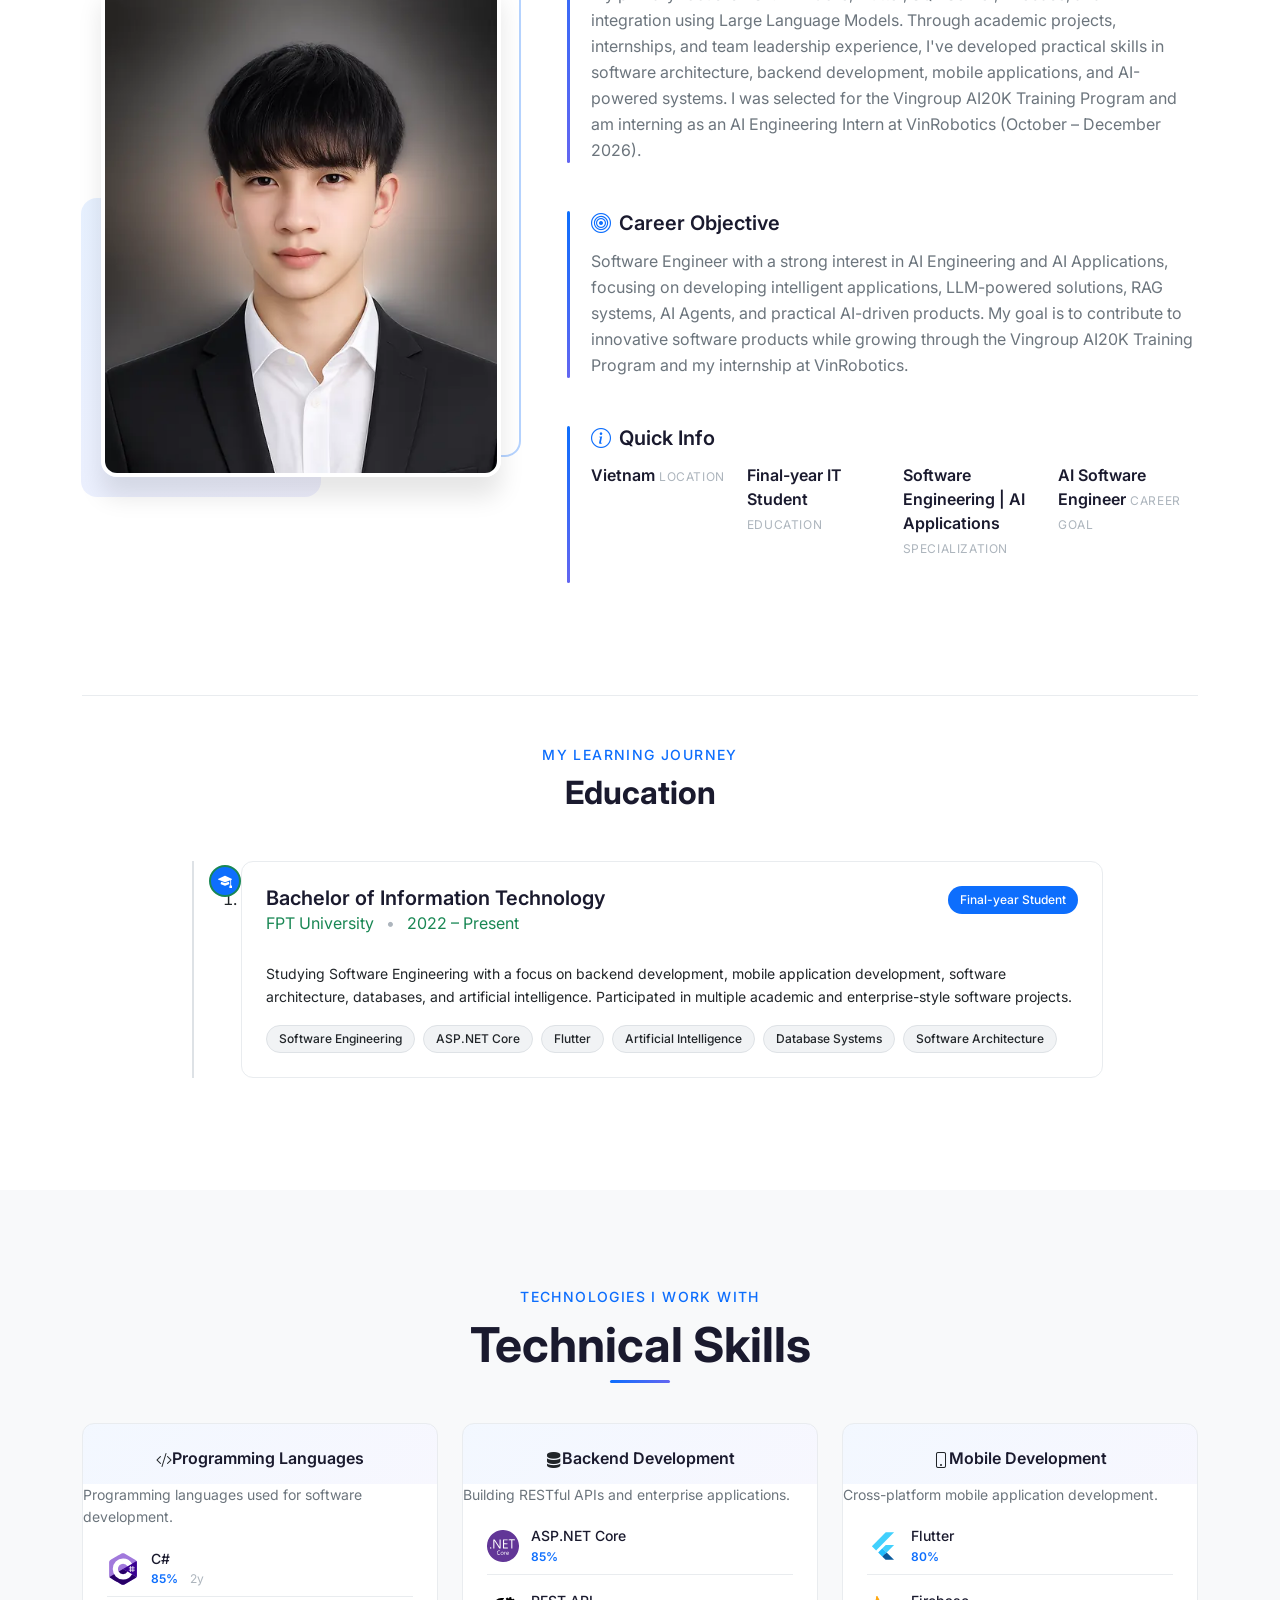
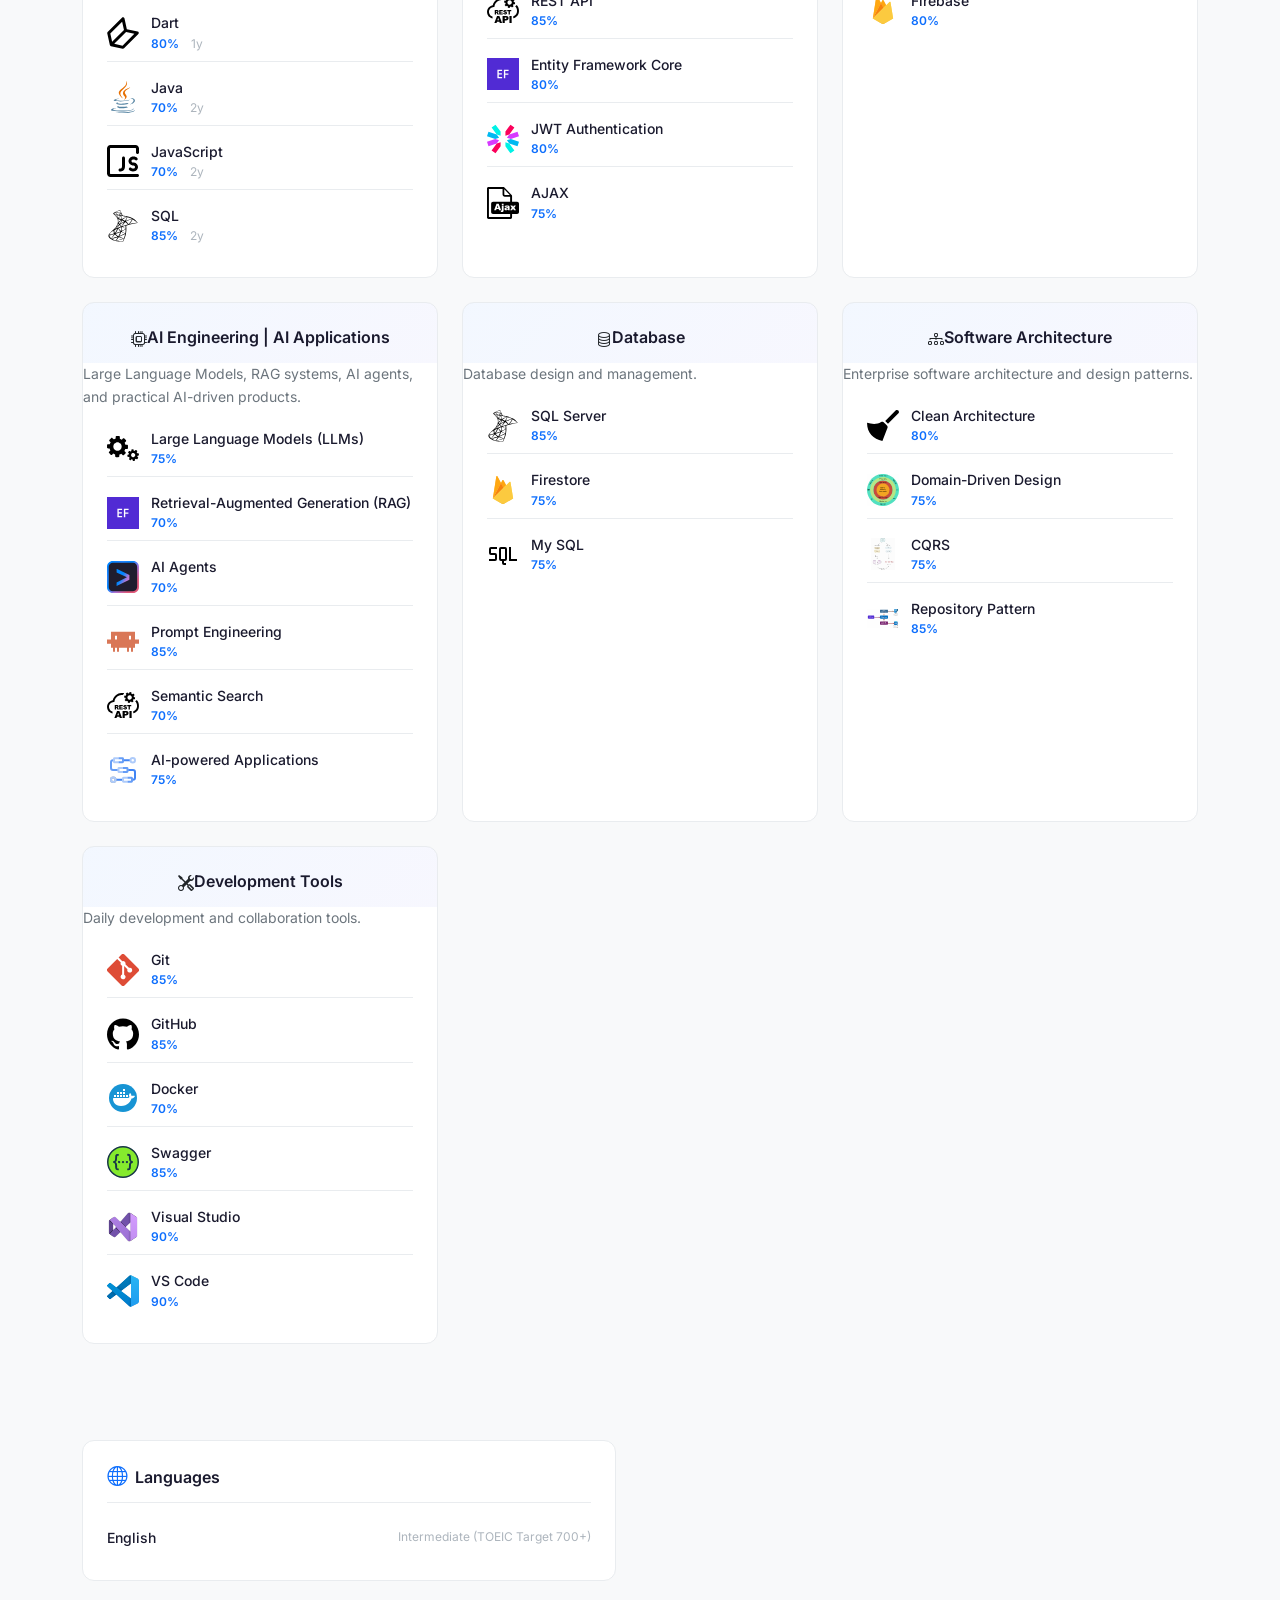
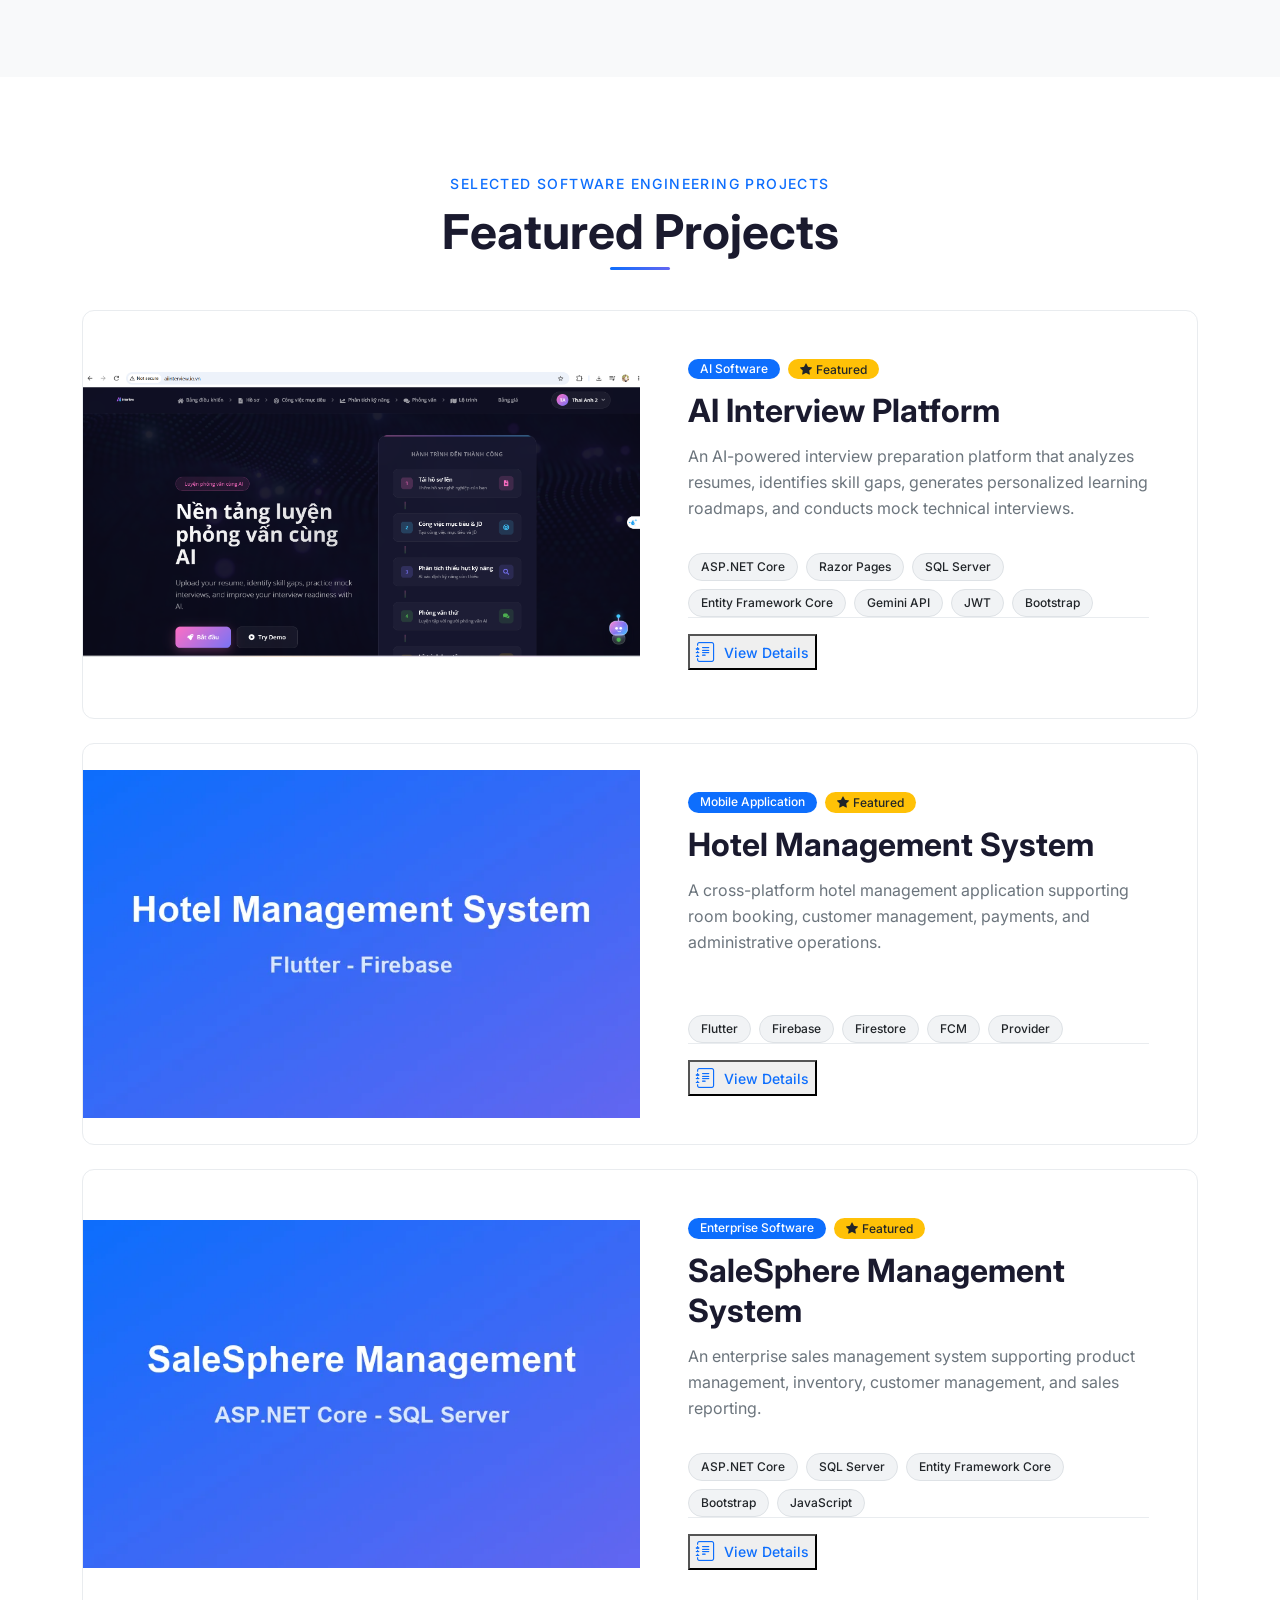
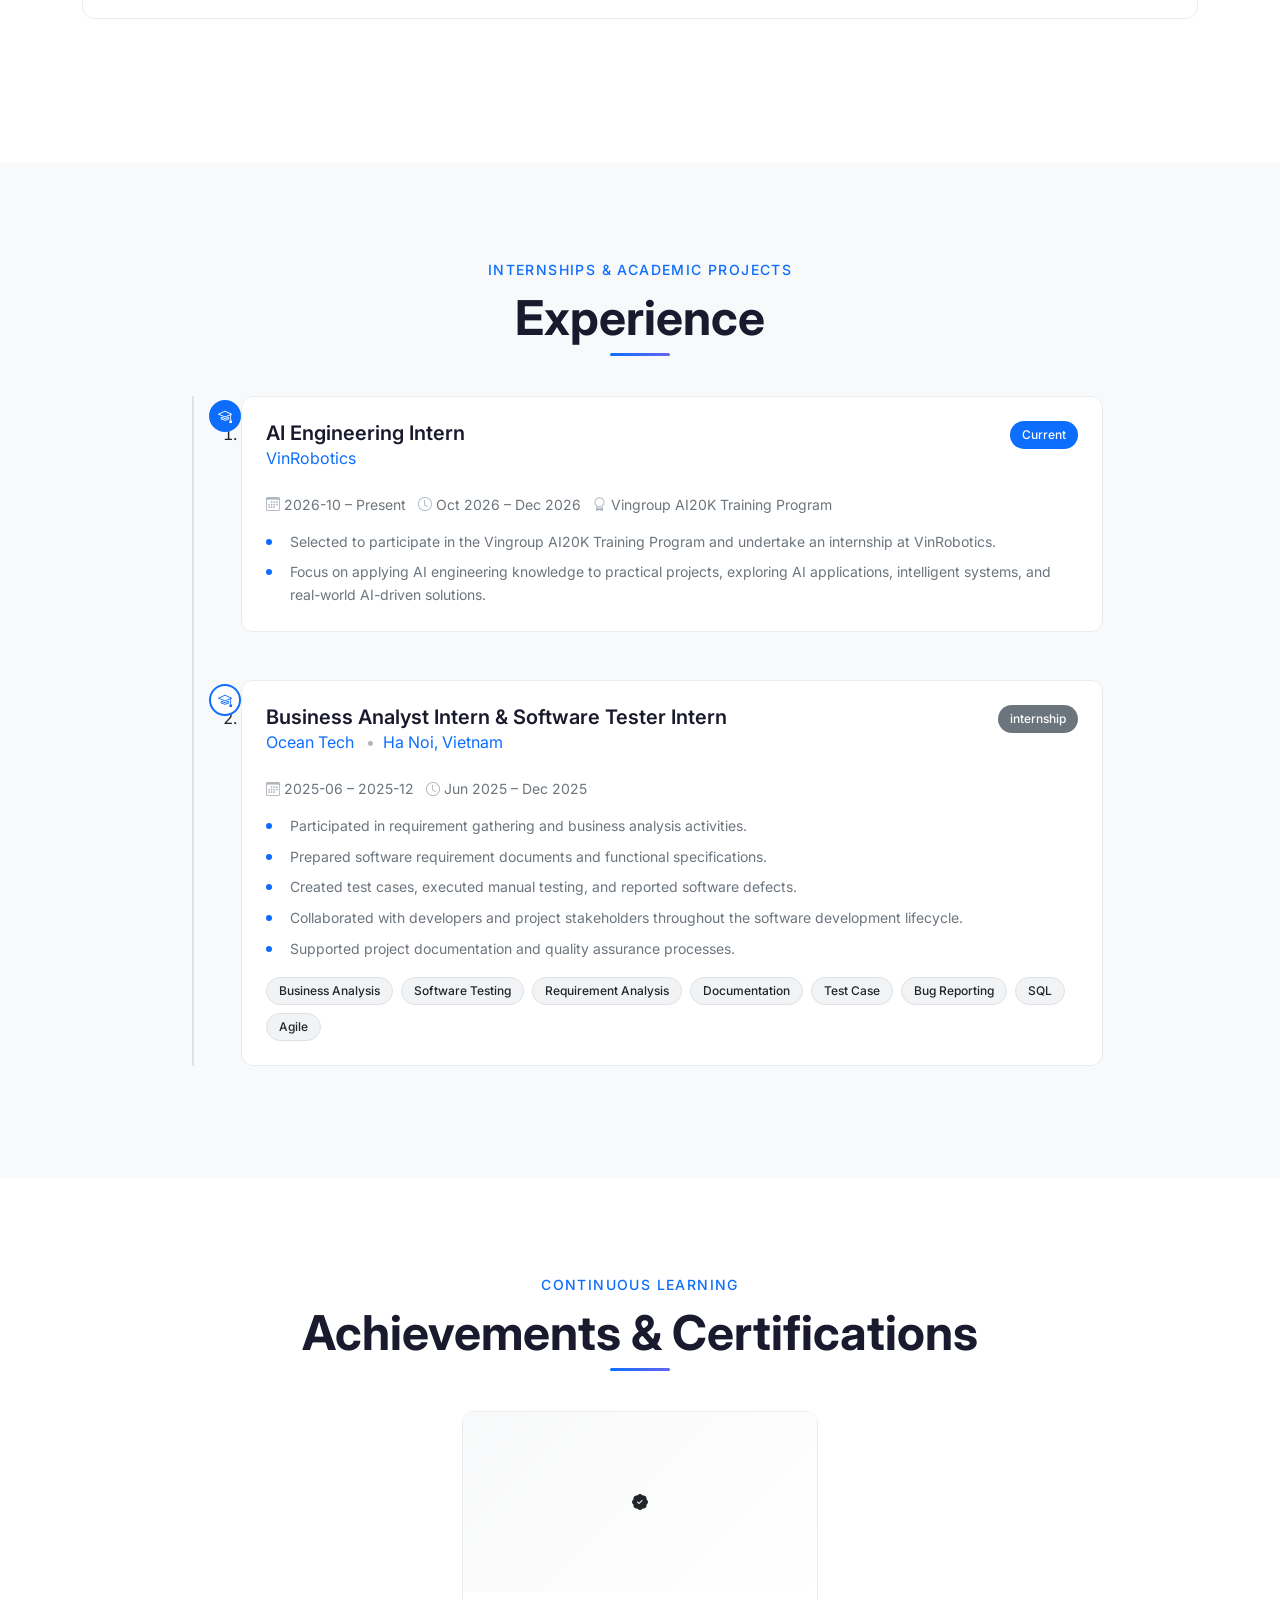
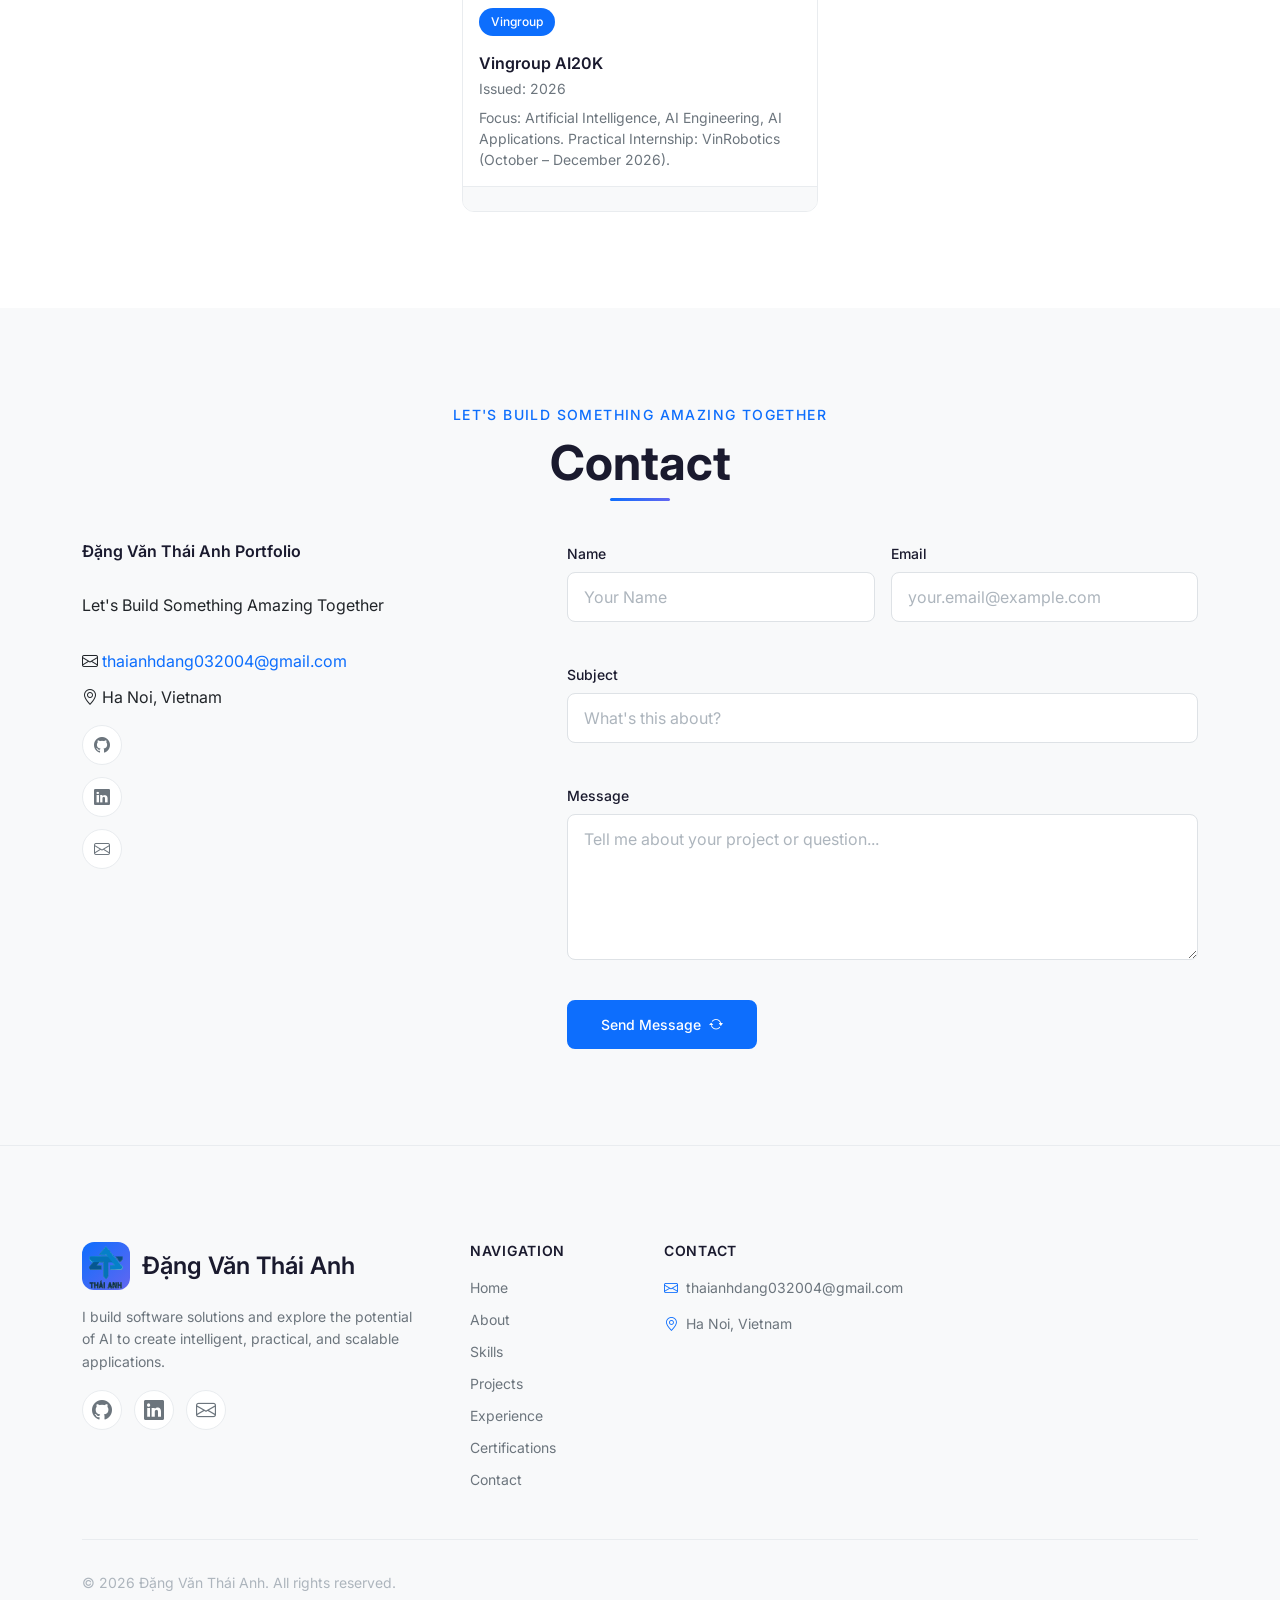
==== commit 706990e9: "add AI Engineer" ====
--- a/index.html
+++ b/index.html
@@ -35,14 +35,7 @@
     <meta name="twitter:description" content="" data-json="profile.seo.description" />
     <meta name="twitter:image" content="" data-json="profile.seo.og_image" />
 
-  <!-- Twitter Card Meta Tags -->
-  <meta name="twitter:card" content="summary_large_image" />
-  <meta name="twitter:url" content="" data-json="profile.seo.canonical_url" />
-  <meta name="twitter:title" content="" data-json="profile.seo.title" />
-  <meta name="twitter:description" content="" data-json="profile.seo.description" />
-  <meta name="twitter:image" content="" data-json="profile.seo.og_image" />
-
-  <!-- Canonical URL -->
+    <!-- Canonical URL -->
   <link rel="canonical" href="" data-json="profile.seo.canonical_url" />
 
   <!-- =========================================================
@@ -89,15 +82,15 @@
        NAVIGATION
        ========================================================= -->
   <header id="site-header" class="site-header">
-    <nav class="navbar navbar-expand-lg" aria-label="">
+    <nav class="navbar navbar-expand-lg" aria-label="Primary navigation">
       <div class="container">
         <!-- Logo -->
-        <a class="navbar-brand" href="#home" aria-label="">
+        <a class="navbar-brand" href="#home" aria-label="Home">
           <img class="brand-logo" src="assets/icons/logo.svg" alt="" width="40" height="40" />
         </a>
 
         <!-- Mobile Toggle -->
-        <button class="navbar-toggler" type="button" data-bs-toggle="collapse" data-bs-target="#primary-menu" aria-controls="primary-menu" aria-expanded="false" aria-label="">
+        <button class="navbar-toggler" type="button" data-bs-toggle="collapse" data-bs-target="#primary-menu" aria-controls="primary-menu" aria-expanded="false" aria-label="Toggle navigation">
           <span class="navbar-toggler-icon"></span>
         </button>
 
@@ -122,7 +115,7 @@
 
           <!-- Theme Toggle -->
           <div class="theme-toggle-wrapper ms-lg-3">
-            <button class="theme-toggle" id="theme-toggle" aria-label="" title="">
+            <button class="theme-toggle" id="theme-toggle" aria-label="Toggle theme" title="Toggle theme">
               <i class="bi bi-moon-fill" aria-hidden="true"></i>
             </button>
           </div>
@@ -154,7 +147,7 @@
     <!-- =====================================================
          HOME SECTION
          ===================================================== -->
-    <section id="home" class="hero-section" aria-label="">
+    <section id="home" class="hero-section" aria-label="Đặng Văn Thái Anh — Software Engineer">
       <div class="container">
         <div class="row align-items-center min-vh-100 py-5">
 
@@ -185,10 +178,10 @@
 
               <!-- CTA Buttons (label + aria-label come from profile.hero.cta_primary / cta_secondary) -->
               <div class="hero-cta">
-                <a href="#" class="btn btn-primary btn-lg" data-json="profile.hero.cta_primary.href" aria-label="">
+                <a href="#" class="btn btn-primary btn-lg" data-json="profile.hero.cta_primary.href" aria-label="View Projects">
                   <i class="bi bi-folder me-2"></i>
                 </a>
-                <a href="#" class="btn btn-outline-primary btn-lg" data-json="profile.hero.cta_secondary.href" aria-label="">
+                <a href="#" class="btn btn-outline-primary btn-lg" data-json="profile.hero.cta_secondary.href" aria-label="Get in Touch">
                   <i class="bi bi-envelope me-2"></i>
                 </a>
               </div>
@@ -225,7 +218,7 @@
       </div>
 
       <!-- Scroll Indicator -->
-      <a href="#about" class="scroll-indicator" aria-label="">
+      <a href="#about" class="scroll-indicator" aria-label="Scroll to About section">
         <span class="scroll-indicator-text"></span>
         <div class="scroll-indicator-mouse">
           <div class="scroll-indicator-wheel"></div>
@@ -237,7 +230,7 @@
     <!-- =====================================================
          ABOUT SECTION
          ===================================================== -->
-    <section id="about" class="about-section" aria-label="">
+    <section id="about" class="about-section" aria-label="About Me">
       <div class="container">
 
         <!-- Section Header -->
@@ -336,7 +329,7 @@
 
           <div class="row justify-content-center">
             <div class="col-lg-10">
-            <ol class="timeline timeline-education" aria-label="">
+            <ol class="timeline timeline-education" aria-label="Education history">
               <!-- Populated from experience.json → education -->
             </ol>
             </div>
@@ -349,7 +342,7 @@
     <!-- =====================================================
          SKILLS SECTION
          ===================================================== -->
-    <section id="skills" class="skills-section" aria-label="">
+    <section id="skills" class="skills-section" aria-label="Technical Skills">
       <div class="container">
 
         <!-- Section Header -->
@@ -388,7 +381,7 @@
     <!-- =====================================================
          PROJECTS SECTION
          ===================================================== -->
-    <section id="projects" class="projects-section" aria-label="">
+    <section id="projects" class="projects-section" aria-label="Featured Projects">
       <div class="container">
 
         <!-- Section Header -->
@@ -428,7 +421,7 @@
 
         <div class="row justify-content-center">
           <div class="col-lg-10">
-            <ol class="timeline" aria-label="">
+            <ol class="timeline" aria-label="Work experience timeline">
               <!-- Populated from JSON -->
             </ol>
           </div>
@@ -460,7 +453,7 @@
     <!-- =====================================================
          CONTACT SECTION
          ===================================================== -->
-    <section id="contact" class="contact-section" aria-label="">
+    <section id="contact" class="contact-section" aria-label="Contact">
       <div class="container">
 
         <!-- Section Header -->
@@ -556,8 +549,8 @@
   <button
     class="back-to-top"
     id="back-to-top"
-    aria-label=""
-    title=""
+    aria-label="Scroll back to top of page"
+    title="Back to top"
   >
     <span class="back-to-top-icon">
       <i class="bi bi-arrow-up"></i>
@@ -583,7 +576,7 @@
               </a>
             </div>
             <p class="footer-description" data-json="profile.hero.headline"></p>
-            <div class="footer-social" role="list" aria-label="">
+            <div class="footer-social" role="list" aria-label="Social media links">
               <!-- Renderer injects <img>/<i> into each slot -->
               <a href="#" class="footer-social-link" target="_blank" rel="noopener noreferrer" role="listitem"><span class="social-icon"></span></a>
               <a href="#" class="footer-social-link" target="_blank" rel="noopener noreferrer" role="listitem"><span class="social-icon"></span></a>
--- a/assets/css/responsive.css
+++ b/assets/css/responsive.css
@@ -19,7 +19,7 @@
   /* Typography */
   h1, .h1 { font-size: 2rem; }
   h2, .h2 { font-size: 1.75rem; }
-  h3, .h3 { size: 1.5rem; }
+  h3, .h3 { font-size: 1.5rem; }
 
   /* Spacing */
   section {
@@ -95,7 +95,7 @@
 @media (min-width: 576px) and (max-width: 767.98px) {
   /* Typography */
   h1, .h1 { font-size: 2.5rem; }
-  h2, .h2 { size: 2rem; }
+  h2, .h2 { font-size: 2rem; }
 
   /* Spacing */
   section {
--- a/assets/css/components.css
+++ b/assets/css/components.css
@@ -2906,6 +2906,13 @@
   font-family: var(--font-mono);
 }
 
+.certificate-card-description {
+  font-size: var(--font-size-sm);
+  color: var(--color-text-secondary);
+  margin-bottom: 0;
+  margin-top: var(--space-1);
+}
+
 /* Certificate Card Footer */
 .certificate-card-footer {
   display: flex;
